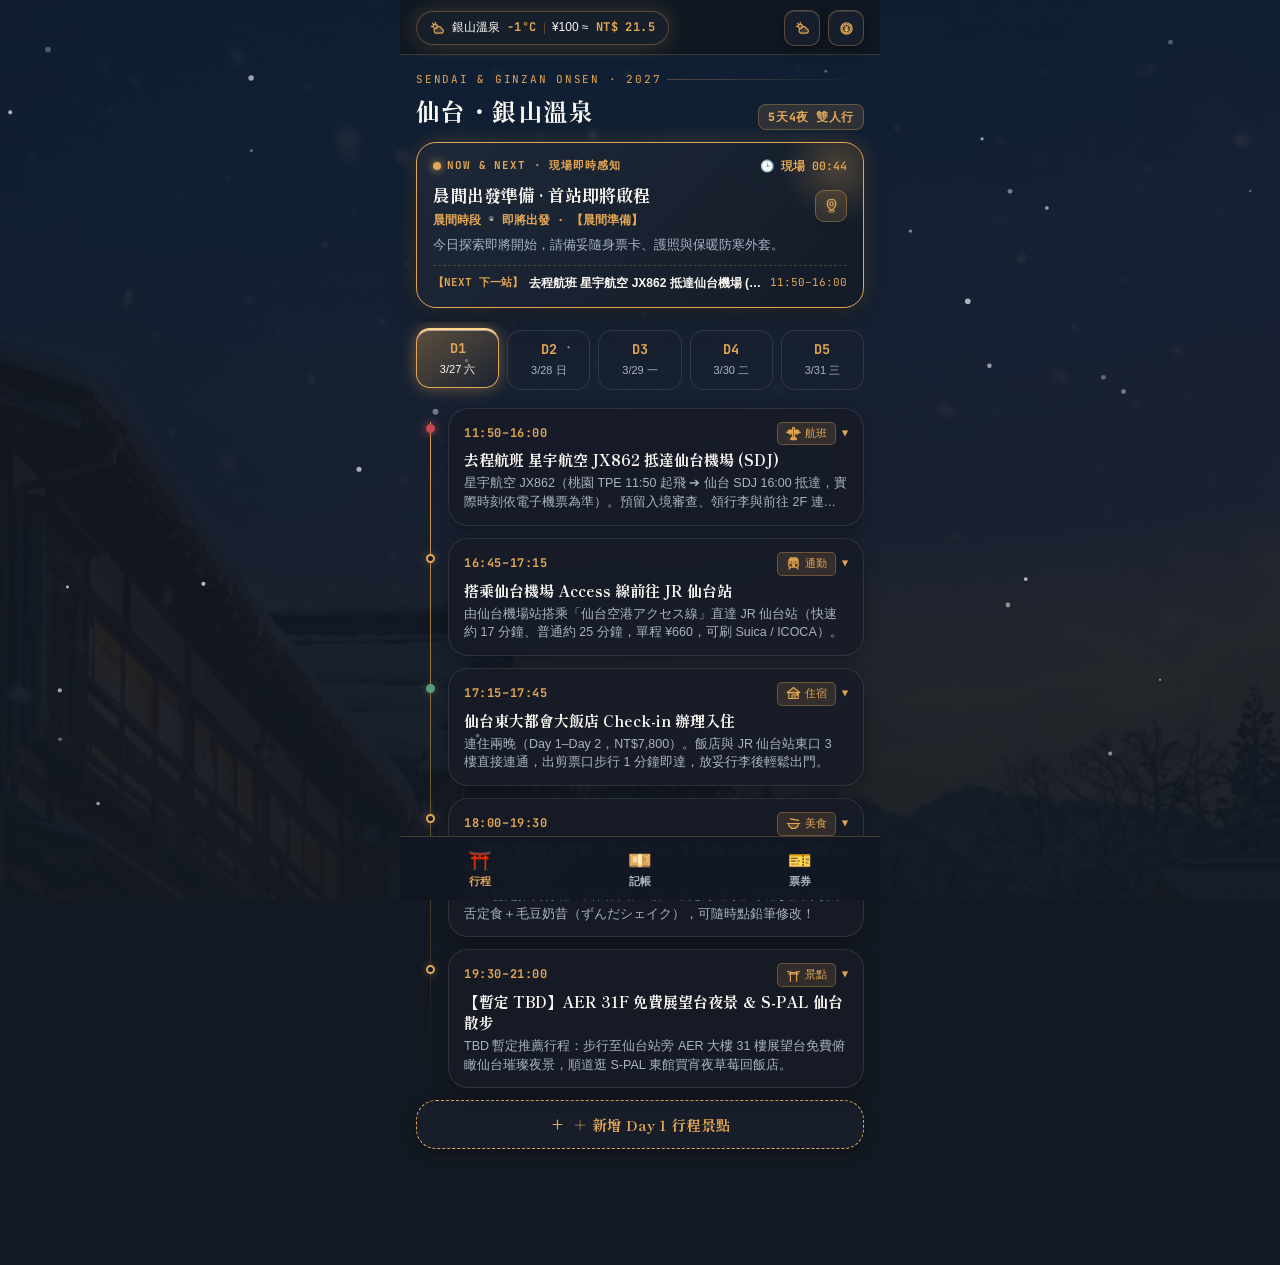
==== 仙台_大正浪漫優化版.html @ dce56235 "feat(v2.9): 大正完美實感版（深度清理全站地圖查詢防呆/移除預購款說明字樣/移除時段測試按鈕全面啟用純淨實時感知）" ====
<!DOCTYPE html>
<html lang="zh-Hant">
<head>
  <meta charset="UTF-8" />
  <meta name="viewport" content="width=device-width, initial-scale=1.0, viewport-fit=cover, maximum-scale=1.0, user-scalable=no" />
  <meta name="theme-color" content="#131922" />
  <meta name="apple-mobile-web-app-capable" content="yes" />
  <meta name="apple-mobile-web-app-status-bar-style" content="black-translucent" />
  <title>仙台・銀山溫泉 雙人旅誌｜大正完美實感版 v2.9</title>
  <link rel="icon" type="image/png" href="[data-uri]" />
  <link rel="apple-touch-icon" href="[data-uri]" />
  
  <link rel="preconnect" href="https://fonts.googleapis.com">
  <link rel="preconnect" href="https://fonts.gstatic.com" crossorigin>
  <link href="https://fonts.googleapis.com/css2?family=Cinzel:wght@600;800&family=JetBrains+Mono:wght@400;500;600;700&family=Noto+Serif+JP:wght@500;700;900&family=Noto+Serif+TC:wght@500;700;900&family=Shippori+Mincho:wght@600;800&display=swap" rel="stylesheet">

  <style>
    :root {
      --bg-base: #131922;
      --bg-card: rgba(22, 28, 38, 0.82);
      --bg-card-hover: rgba(30, 38, 52, 0.92);
      
      --amber: #E2A654;                      /* 瓦斯燈琥珀金 */
      --amber-glow: rgba(226, 166, 84, 0.35);
      --amber-soft: rgba(226, 166, 84, 0.14);
      
      --vermilion: #C24A4A;                  /* 銀山朱紅 */
      --pine: #3B7056;                       /* 青葉松綠 */
      
      --text-main: #FAF7F2;                  /* 和紙象牙白 */
      --text-sub: #A9B3C2;                   /* 柔和霧銀灰 */
      --text-muted: #727C8C;
      
      --border-brass: rgba(226, 166, 84, 0.32); /* 黃銅細線 */
      --border-sub: rgba(255, 255, 255, 0.10);
      
      --font-serif: 'Shippori Mincho', 'Noto Serif JP', 'Noto Serif TC', serif;
      --font-mono: 'JetBrains Mono', 'Cinzel', monospace;
      --font-sans: -apple-system, BlinkMacSystemFont, "Segoe UI", Roboto, "PingFang TC", sans-serif;
      
      --radius-sm: 8px;
      --radius-md: 14px;
      --radius-lg: 20px;
      --radius-pill: 9999px;
      
      --shadow-card: 0 10px 30px -5px rgba(0, 0, 0, 0.45);
      --shadow-glow: 0 0 20px rgba(226, 166, 84, 0.22);
    }

    * {
      box-sizing: border-box;
      margin: 0;
      padding: 0;
      -webkit-tap-highlight-color: transparent;
    }

    body {
      background-color: var(--bg-base);
      color: var(--text-main);
      font-family: var(--font-sans);
      font-size: 14px;
      line-height: 1.6;
      -webkit-font-smoothing: antialiased;
      background-image: 
        linear-gradient(180deg, rgba(19, 25, 34, 0.82) 0%, rgba(19, 25, 34, 0.88) 40%, rgba(19, 25, 34, 0.96) 100%),
        url("[data-uri]");
      background-size: cover;
      background-position: center top;
      background-attachment: fixed;
      overflow-x: hidden;
      position: relative;
    }

    /* 浪漫落雪動畫 Canvas */
    #snow-canvas {
      position: fixed;
      inset: 0;
      pointer-events: none;
      z-index: 10;
    }

    .app-viewport {
      max-width: 480px;
      margin: 0 auto;
      min-height: 100vh;
      position: relative;
      padding-bottom: calc(96px + env(safe-area-inset-bottom, 24px));
    }

    /* =========================================================
       頂部微型狀態膠囊列（天氣與匯率與古典羅盤同風格）
       ========================================================= */
    .app-top-capsule-bar {
      position: sticky;
      top: 0;
      z-index: 85;
      padding: 10px 16px 8px 16px;
      background: rgba(18, 24, 34, 0.88);
      backdrop-filter: blur(20px);
      -webkit-backdrop-filter: blur(20px);
      border-bottom: 1px solid rgba(226, 166, 84, 0.22);
      display: flex;
      align-items: center;
      justify-content: space-between;
      gap: 8px;
    }

    .top-capsule-pill {
      display: inline-flex;
      align-items: center;
      gap: 7px;
      padding: 6px 13px;
      border-radius: var(--radius-pill);
      background: rgba(25, 33, 46, 0.9);
      border: 1px solid var(--border-brass);
      font-size: 12px;
      box-shadow: var(--shadow-glow);
    }

    .capsule-badge {
      color: var(--amber);
      font-weight: 700;
      font-family: var(--font-mono);
      letter-spacing: 0.04em;
    }

    .capsule-divider {
      width: 1px;
      height: 11px;
      background: var(--border-brass);
    }

    .capsule-tools {
      display: flex;
      align-items: center;
      gap: 8px;
    }

    .tool-icon-btn {
      width: 36px;
      height: 36px;
      border-radius: 10px;
      background: rgba(25, 33, 46, 0.92);
      border: 1px solid var(--border-brass);
      color: var(--amber);
      display: flex;
      align-items: center;
      justify-content: center;
      cursor: pointer;
      box-shadow: 0 4px 12px rgba(0,0,0,0.35), inset 0 1px 0 rgba(255,255,255,0.12);
      transition: all 0.2s cubic-bezier(0.16, 1, 0.3, 1);
    }
    .tool-icon-btn:hover, .tool-icon-btn.active {
      background: rgba(226, 166, 84, 0.22);
      border-color: var(--amber);
      box-shadow: 0 0 14px rgba(226, 166, 84, 0.4);
    }
    .tool-icon-btn:active {
      transform: scale(0.92);
    }

    /* =========================================================
       原版完整架構：5 天逐日天氣預報展開抽屜 & 即時雙向換匯面板
       ========================================================= */
    /* 懸浮視窗與背景虛化 Floating Overlay Modals (獨立懸浮不推移下方版面) */
    .app-floating-modal {
      position: fixed;
      inset: 0;
      z-index: 990;
      background: rgba(8, 12, 18, 0.72);
      backdrop-filter: blur(14px);
      -webkit-backdrop-filter: blur(14px);
      display: none;
      align-items: center;
      justify-content: center;
      padding: 16px;
      animation: modalFadeIn 0.2s ease-out;
    }
    .app-floating-modal.open {
      display: flex !important;
    }
    .app-floating-modal-card {
      width: 100%;
      max-width: 440px;
      max-height: 85vh;
      overflow-y: auto;
      background: rgba(22, 28, 38, 0.96);
      border: 1.5px solid var(--amber);
      border-radius: var(--radius-lg);
      box-shadow: 0 20px 50px rgba(0, 0, 0, 0.8), 0 0 30px rgba(226, 166, 84, 0.35);
      padding: 18px 18px 20px 18px;
      position: relative;
      animation: modalPopUp 0.22s cubic-bezier(0.16, 1, 0.3, 1);
    }
    @keyframes modalFadeIn {
      from { opacity: 0; }
      to { opacity: 1; }
    }
    @keyframes modalPopUp {
      from { opacity: 0; transform: scale(0.94) translateY(12px); }
      to { opacity: 1; transform: scale(1) translateY(0); }
    }

    /* 時鐘感應模擬切換微型膠囊 */
    .now-sim-pill {
      background: rgba(226, 166, 84, 0.15);
      border: 1px solid var(--amber);
      color: var(--amber);
      border-radius: var(--radius-pill);
      font-size: 10.5px;
      font-family: var(--font-sans);
      font-weight: 600;
      padding: 2px 8px;
      cursor: pointer;
      transition: all 0.18s ease;
      display: inline-flex;
      align-items: center;
      gap: 3px;
    }
    .now-sim-pill:hover, .now-sim-pill:active {
      background: var(--amber);
      color: #131922;
      transform: scale(0.96);
    }
    .next-preview-box {
      margin-top: 10px;
      padding-top: 8px;
      border-top: 1px dashed rgba(226, 166, 84, 0.25);
      display: flex;
      align-items: center;
      justify-content: space-between;
      font-size: 11.5px;
      color: var(--text-sub);
    }

    @keyframes fadeInSlide {
      from { opacity: 0; transform: translateY(-8px); }
      to { opacity: 1; transform: translateY(0); }
    }

    /* 天氣逐日列表 (Day 1 ~ Day 5) */
    .wx-head-bar {
      display: flex;
      align-items: center;
      justify-content: space-between;
      padding-bottom: 8px;
      margin-bottom: 6px;
      border-bottom: 1px solid var(--border-sub);
    }
    .wx-row-item {
      display: flex;
      align-items: center;
      justify-content: space-between;
      padding: 8px 0;
      border-bottom: 1px dashed rgba(255, 255, 255, 0.08);
      gap: 8px;
    }
    .wx-row-item:last-child { border-bottom: none; }
    .wx-day-tag {
      font-family: var(--font-mono);
      font-size: 11px;
      font-weight: 700;
      padding: 1px 6px;
      border-radius: 4px;
      background: var(--amber-soft);
      border: 1px solid var(--border-brass);
      color: var(--amber);
    }
    .wx-date-txt {
      font-size: 12px;
      font-weight: 700;
      color: var(--text-main);
    }
    .wx-cond-txt {
      font-size: 12px;
      color: var(--amber);
      font-weight: 600;
    }
    .wx-loc-txt {
      font-size: 11.5px;
      color: var(--text-sub);
      margin-top: 2px;
    }
    .wx-right-box {
      text-align: right;
      flex-shrink: 0;
    }
    .wx-temp-val {
      font-family: var(--font-mono);
      font-size: 13px;
      font-weight: 700;
      color: var(--text-main);
    }
    .wx-pop-val {
      font-size: 11px;
      color: #74B9FF;
      font-family: var(--font-mono);
    }

    /* 完整雙向換匯與匯率微調面板 */
    .fx-calc-row {
      display: flex;
      align-items: center;
      gap: 6px;
      margin-bottom: 10px;
    }
    .fx-input-box {
      flex: 1;
      min-width: 0;
      background: rgba(10, 14, 20, 0.75);
      border: 1px solid var(--border-brass);
      border-radius: var(--radius-sm);
      padding: 7px 10px;
      display: flex;
      flex-direction: column;
    }
    .fx-curr-lbl {
      font-size: 10.5px;
      color: var(--amber);
      font-weight: 700;
      letter-spacing: 0.04em;
    }
    .fx-num-inp {
      width: 100%;
      background: transparent;
      border: none;
      outline: none;
      color: var(--text-main);
      font-family: var(--font-mono);
      font-size: 17px;
      font-weight: 700;
      margin-top: 2px;
    }
    .fx-circle-tool {
      width: 34px;
      height: 34px;
      border-radius: 8px;
      background: var(--amber-soft);
      border: 1px solid var(--border-brass);
      color: var(--amber);
      font-weight: 700;
      font-size: 14px;
      cursor: pointer;
      display: inline-flex;
      align-items: center;
      justify-content: center;
      flex-shrink: 0;
    }
    .fx-circle-tool:active {
      background: var(--amber);
      color: #12151A;
    }
    .fx-pills-bar {
      display: flex;
      flex-wrap: wrap;
      gap: 6px;
      margin-bottom: 10px;
    }
    .fx-quick-chip {
      padding: 4px 10px;
      border-radius: 6px;
      background: rgba(255, 255, 255, 0.06);
      border: 1px solid var(--border-sub);
      color: var(--text-main);
      font-family: var(--font-mono);
      font-size: 11.5px;
      cursor: pointer;
    }
    .fx-quick-chip:active {
      border-color: var(--amber);
      color: var(--amber);
      background: var(--amber-soft);
    }
    .fx-rate-tweak-bar {
      display: flex;
      align-items: center;
      justify-content: space-between;
      padding-top: 8px;
      border-top: 1px dashed var(--border-sub);
      font-size: 11.5px;
      color: var(--text-sub);
    }
    .rate-step-btn {
      padding: 2px 7px;
      border-radius: 4px;
      background: rgba(226, 166, 84, 0.15);
      border: 1px solid var(--border-brass);
      color: var(--amber);
      font-family: var(--font-mono);
      font-size: 11px;
      cursor: pointer;
    }

    /* 頁首詩意大標 */
    .taisho-hero {
      padding: 16px 16px 12px 16px;
    }
    .hero-eyebrow {
      font-family: var(--font-mono);
      font-size: 11px;
      letter-spacing: 0.16em;
      color: var(--amber);
      text-transform: uppercase;
      margin-bottom: 3px;
      display: flex;
      align-items: center;
      gap: 6px;
    }
    .hero-eyebrow::after {
      content: '';
      flex: 1;
      height: 1px;
      background: linear-gradient(90deg, var(--border-brass), transparent);
    }
    .hero-title {
      font-family: var(--font-serif);
      font-size: 24px;
      font-weight: 800;
      letter-spacing: 0.06em;
      color: var(--text-main);
      display: flex;
      align-items: baseline;
      justify-content: space-between;
    }
    .hero-days-tag {
      font-family: var(--font-mono);
      font-size: 11.5px;
      padding: 3px 9px;
      border: 1px solid var(--border-brass);
      border-radius: var(--radius-sm);
      color: var(--amber);
      background: var(--amber-soft);
      letter-spacing: 0.05em;
    }

    /* 3 套特製 Icon 變體選擇列 */
    .icon-set-btn {
      padding: 4px 10px;
      border-radius: var(--radius-sm);
      background: rgba(25, 33, 46, 0.8);
      border: 1px solid var(--border-brass);
      color: var(--text-sub);
      font-size: 11px;
      cursor: pointer;
      transition: all 0.2s ease;
    }
    .icon-set-btn.active {
      background: var(--amber-soft);
      border-color: var(--amber);
      color: var(--amber);
      font-weight: 700;
      box-shadow: 0 0 10px rgba(226, 166, 84, 0.28);
    }

    /* =========================================================
       統一風格的向量 SVG 操作按鈕 (地圖 / 修改 / 刪除)
       ========================================================= */
    .taisho-action-btn {
      width: 32px;
      height: 32px;
      border-radius: 9px;
      background: rgba(226, 166, 84, 0.13);
      border: 1px solid rgba(226, 166, 84, 0.38);
      color: var(--amber);
      display: inline-flex;
      align-items: center;
      justify-content: center;
      cursor: pointer;
      transition: all 0.2s cubic-bezier(0.16, 1, 0.3, 1);
      box-shadow: 0 2px 6px rgba(0, 0, 0, 0.22);
      flex-shrink: 0;
      text-decoration: none;
    }
    .taisho-action-btn:hover {
      background: rgba(226, 166, 84, 0.26);
      border-color: var(--amber);
      box-shadow: 0 0 10px rgba(226, 166, 84, 0.38);
      transform: translateY(-1px);
    }
    .taisho-action-btn:active {
      transform: scale(0.92);
    }
    .taisho-action-btn.btn-danger {
      background: rgba(194, 74, 74, 0.14);
      border-color: rgba(194, 74, 74, 0.38);
      color: #E57373;
    }
    .taisho-action-btn.btn-danger:hover {
      background: rgba(194, 74, 74, 0.28);
      border-color: #E57373;
      box-shadow: 0 0 10px rgba(194, 74, 74, 0.35);
    }
    .taisho-svg-icon {
      width: 15px;
      height: 15px;
      stroke-width: 1.9;
      stroke: currentColor;
      fill: none;
      stroke-linecap: round;
      stroke-linejoin: round;
    }

    /* =========================================================
       Now & Next 現場智慧感知卡（恆定不隨天數跳動）
       ========================================================= */
    .now-next-card {
      margin: 0 16px 14px 16px;
      background: linear-gradient(135deg, rgba(32, 42, 58, 0.88), rgba(20, 27, 38, 0.92));
      border: 1px solid var(--amber);
      border-radius: var(--radius-lg);
      padding: 14px 16px;
      position: relative;
      overflow: hidden;
      box-shadow: var(--shadow-card), var(--shadow-glow);
      backdrop-filter: blur(14px);
      -webkit-backdrop-filter: blur(14px);
    }
    .now-next-card::before {
      content: '';
      position: absolute;
      top: -30px;
      right: -30px;
      width: 110px;
      height: 110px;
      background: radial-gradient(circle, rgba(226, 166, 84, 0.25), transparent 70%);
      pointer-events: none;
    }
    .card-label-row {
      display: flex;
      align-items: center;
      justify-content: space-between;
      margin-bottom: 6px;
    }
    .live-pulse-badge {
      display: inline-flex;
      align-items: center;
      gap: 6px;
      font-family: var(--font-mono);
      font-size: 11px;
      color: var(--amber);
      font-weight: 700;
      letter-spacing: 0.08em;
    }
    .pulse-dot {
      width: 8px;
      height: 8px;
      border-radius: 50%;
      background: var(--amber);
      box-shadow: 0 0 10px var(--amber);
      animation: livePulse 1.8s infinite ease-in-out;
    }
    @keyframes livePulse {
      0%, 100% { opacity: 0.5; transform: scale(0.9); }
      50% { opacity: 1; transform: scale(1.3); }
    }
    .now-title-row {
      display: flex;
      align-items: center;
      justify-content: space-between;
      gap: 8px;
    }
    .now-title {
      font-family: var(--font-serif);
      font-size: 17px;
      font-weight: 800;
      color: var(--text-main);
    }
    .now-time {
      font-family: var(--font-mono);
      color: var(--amber);
      font-size: 12px;
      font-weight: 700;
      margin-top: 2px;
    }
    .now-desc {
      font-size: 12.5px;
      color: var(--text-sub);
      line-height: 1.5;
    }

    /* 日期切換導覽 (Day 1 ~ Day 5) - 上方充足緩衝杜絕裁切 */
    .day-selector-bar {
      display: flex;
      gap: 8px;
      padding: 8px 16px 14px 16px;
      margin-bottom: 4px;
      overflow-x: auto;
      scrollbar-width: none;
    }
    .day-selector-bar::-webkit-scrollbar { display: none; }

    .day-chip-btn {
      flex: 1;
      min-width: 66px;
      padding: 8px 4px;
      border-radius: var(--radius-md);
      background: rgba(25, 33, 46, 0.75);
      border: 1px solid var(--border-sub);
      color: var(--text-sub);
      text-align: center;
      cursor: pointer;
      display: flex;
      flex-direction: column;
      align-items: center;
      backdrop-filter: blur(8px);
      -webkit-backdrop-filter: blur(8px);
      position: relative;
      transition: all 0.22s cubic-bezier(0.16, 1, 0.3, 1);
    }
    .day-chip-btn.active {
      background: linear-gradient(145deg, rgba(226, 166, 84, 0.35), rgba(28, 36, 50, 0.96));
      border: 1.5px solid var(--amber) !important;
      border-top: 2.5px solid #FFD48F !important;
      color: var(--text-main);
      box-shadow: 0 0 16px rgba(226, 166, 84, 0.45), inset 0 1px 0 rgba(255, 255, 255, 0.5);
      transform: translateY(-2px);
      z-index: 2;
    }
    .day-chip-num {
      font-family: var(--font-mono);
      font-weight: 700;
      font-size: 13.5px;
      color: var(--amber);
    }
    .day-chip-date {
      font-size: 11px;
      margin-top: 2px;
    }

    /* 和風時間軸列表 */
    .timeline-container {
      padding: 0 16px;
      position: relative;
    }
    .timeline-container::before {
      content: '';
      position: absolute;
      left: 30px;
      top: 14px;
      bottom: 24px;
      width: 1px;
      background: linear-gradient(180deg, var(--amber) 0%, rgba(226, 166, 84, 0.2) 80%, transparent 100%);
    }

    .tl-card-item {
      position: relative;
      margin-bottom: 12px;
      padding-left: 32px;
    }
    .tl-node-pin {
      position: absolute;
      left: 10px;
      top: 16px;
      width: 9px;
      height: 9px;
      border-radius: 50%;
      background: var(--bg-base);
      border: 2px solid var(--amber);
      box-shadow: 0 0 8px var(--amber-glow);
      z-index: 2;
    }
    .tl-card-item.flight-item .tl-node-pin {
      border-color: var(--vermilion);
      background: var(--vermilion);
      box-shadow: 0 0 10px var(--vermilion);
    }
    .tl-card-item.hotel-item .tl-node-pin {
      border-color: #559E7C;
      background: #559E7C;
    }

    .tl-card-inner {
      background: var(--bg-card);
      border: 1px solid var(--border-sub);
      border-radius: var(--radius-lg);
      padding: 13px 15px;
      transition: all 0.22s ease;
      cursor: pointer;
      backdrop-filter: blur(14px);
      -webkit-backdrop-filter: blur(14px);
      box-shadow: 0 6px 18px rgba(0, 0, 0, 0.25);
    }
    .tl-card-inner:hover {
      background: var(--bg-card-hover);
      border-color: var(--border-brass);
    }

    .tl-head-row {
      display: flex;
      align-items: center;
      justify-content: space-between;
      gap: 6px;
      margin-bottom: 4px;
    }
    .tl-time-badge {
      font-family: var(--font-mono);
      font-size: 12px;
      font-weight: 700;
      color: var(--amber);
      letter-spacing: 0.05em;
    }
    .tl-tag-pill {
      font-size: 11px;
      padding: 2px 8px;
      border-radius: 5px;
      border: 1px solid var(--border-brass);
      color: var(--amber);
      background: var(--amber-soft);
      display: inline-flex;
      align-items: center;
      gap: 4px;
    }
    .tl-card-title {
      font-family: var(--font-serif);
      font-size: 15px;
      font-weight: 700;
      color: var(--text-main);
      line-height: 1.4;
      margin-bottom: 4px;
      display: flex;
      align-items: center;
      justify-content: space-between;
    }
    .expand-indicator {
      font-size: 10px;
      color: var(--amber);
      font-family: var(--font-mono);
      transition: transform 0.25s ease;
    }
    .tl-card-item.expanded .expand-indicator,
    .exp-item-card.expanded .expand-indicator,
    .vintage-ticket-card.expanded .expand-indicator {
      transform: rotate(180deg);
    }

    .tl-card-note {
      font-size: 12.5px;
      color: var(--text-sub);
      line-height: 1.5;
      display: -webkit-box;
      -webkit-line-clamp: 2;
      -webkit-box-orient: vertical;
      overflow: hidden;
      transition: all 0.25s ease;
    }
    .tl-card-item.expanded .tl-card-note {
      -webkit-line-clamp: unset;
      color: var(--text-main);
    }

    /* 隱藏式操作列：點擊卡片展開後才顯示（行程 / 記帳 / 票券 皆一致） */
    .tl-card-actions,
    .exp-card-actions,
    .tkt-card-actions {
      display: none;
      margin-top: 10px;
      padding-top: 9px;
      border-top: 1px dashed var(--border-brass);
      justify-content: space-between;
      align-items: center;
      animation: fadeIn 0.2s ease-out;
    }
    .tl-card-item.expanded .tl-card-actions,
    .exp-item-card.expanded .exp-card-actions,
    .vintage-ticket-card.expanded .tkt-card-actions {
      display: flex;
    }

    .action-btn-group {
      display: flex;
      align-items: center;
      gap: 8px;
    }

    /* 最下方的「＋ 新增」按鈕 */
    .bottom-add-itinerary-btn,
    .bottom-add-ticket-btn {
      width: calc(100% - 32px);
      margin: 8px 16px 20px 16px;
      padding: 13px 18px;
      border-radius: var(--radius-lg);
      background: rgba(25, 33, 46, 0.72);
      border: 1.5px dashed var(--amber);
      color: var(--amber);
      font-family: var(--font-serif);
      font-size: 14.5px;
      font-weight: 700;
      display: flex;
      align-items: center;
      justify-content: center;
      gap: 8px;
      cursor: pointer;
      transition: all 0.22s ease;
      box-shadow: 0 4px 14px rgba(0,0,0,0.25);
    }
    .bottom-add-itinerary-btn:hover,
    .bottom-add-ticket-btn:hover {
      background: var(--amber-soft);
      box-shadow: var(--shadow-glow);
    }

    /* =========================================================
       TAB 2: 記帳分頁（點擊消費展開修改與刪除）
       ========================================================= */
    .wallet-hero-box {
      margin: 0 16px 14px 16px;
      background: var(--bg-card);
      border: 1px solid var(--border-brass);
      border-radius: var(--radius-lg);
      padding: 16px 18px;
      box-shadow: var(--shadow-card);
      backdrop-filter: blur(14px);
      -webkit-backdrop-filter: blur(14px);
    }
    .wallet-total-label { font-size: 12px; color: var(--text-sub); margin-bottom: 4px; }
    .wallet-grand-twd {
      font-family: var(--font-mono);
      font-size: 28px;
      font-weight: 800;
      color: var(--amber);
      letter-spacing: 0.04em;
    }
    .wallet-sub-row {
      display: flex;
      justify-content: space-between;
      font-size: 12px;
      color: var(--text-sub);
      margin-top: 6px;
    }

    /* 頂部「＋ 自訂記帳」按鈕 */
    .top-add-expense-btn {
      width: calc(100% - 32px);
      margin: 0 16px 14px 16px;
      padding: 12px 16px;
      border-radius: var(--radius-lg);
      background: linear-gradient(145deg, #E2A654, #BF8435);
      border: none;
      color: #12151A;
      font-weight: 800;
      font-size: 14.5px;
      display: flex;
      align-items: center;
      justify-content: center;
      gap: 8px;
      box-shadow: 0 6px 20px rgba(226, 166, 84, 0.35);
      cursor: pointer;
      transition: all 0.2s ease;
    }
    .top-add-expense-btn:active { transform: scale(0.98); }

    /* 6 顆常用膠囊 */
    .capsule-quick-grid {
      display: grid;
      grid-template-columns: repeat(3, 1fr);
      gap: 8px;
      margin: 0 16px 16px 16px;
    }
    .quick-exp-pill {
      background: rgba(25, 33, 46, 0.85);
      border: 1px solid var(--border-brass);
      border-radius: var(--radius-md);
      padding: 10px 6px;
      text-align: center;
      cursor: pointer;
      backdrop-filter: blur(8px);
      transition: all 0.2s ease;
      display: flex;
      flex-direction: column;
      align-items: center;
      gap: 3px;
    }
    .quick-exp-pill:hover {
      background: var(--amber-soft);
      border-color: var(--amber);
      transform: translateY(-2px);
    }
    .quick-exp-pill:active { transform: scale(0.94); }
    .quick-pill-icon { font-size: 18px; }
    .quick-pill-name { font-size: 12px; font-weight: 600; color: var(--text-main); }
    .quick-pill-amt {
      font-size: 11px;
      color: var(--amber);
      font-family: var(--font-mono);
      font-weight: 700;
    }

    /* 記帳明細卡片（常態乾淨，點擊展開修改/刪除） */
    .exp-list-container {
      padding: 0 16px;
      display: flex;
      flex-direction: column;
      gap: 10px;
    }
    .exp-item-card {
      background: var(--bg-card);
      border: 1px solid var(--border-sub);
      border-radius: var(--radius-md);
      padding: 12px 14px;
      cursor: pointer;
      transition: all 0.2s ease;
      box-shadow: 0 4px 14px rgba(0,0,0,0.2);
    }
    .exp-item-card:hover, .exp-item-card.expanded {
      border-color: var(--border-brass);
      background: var(--bg-card-hover);
    }
    .exp-main-row {
      display: flex;
      align-items: center;
      justify-content: space-between;
      gap: 10px;
    }

    /* =========================================================
       TAB 3: 票券分頁（常態乾淨，點擊展開修改/刪除）
       ========================================================= */
    .tickets-container {
      padding: 0 16px;
      display: flex;
      flex-direction: column;
      gap: 14px;
      margin-bottom: 14px;
    }
    .vintage-ticket-card {
      background: linear-gradient(135deg, rgba(32, 40, 54, 0.95), rgba(22, 28, 38, 0.95));
      border: 1px solid var(--border-brass);
      border-radius: var(--radius-lg);
      padding: 16px 18px;
      position: relative;
      cursor: pointer;
      transition: all 0.2s ease;
      box-shadow: var(--shadow-card);
      backdrop-filter: blur(14px);
    }
    .vintage-ticket-card:hover, .vintage-ticket-card.expanded {
      border-color: var(--amber);
      box-shadow: var(--shadow-card), var(--shadow-glow);
    }
    .ticket-head-row {
      display: flex;
      justify-content: space-between;
      align-items: center;
      margin-bottom: 10px;
    }
    .ticket-series {
      font-family: var(--font-serif);
      color: var(--amber);
      font-size: 13.5px;
      font-weight: 700;
      letter-spacing: 0.05em;
    }
    .ticket-code-pill {
      font-family: var(--font-mono);
      font-size: 10.5px;
      padding: 2px 7px;
      background: var(--amber-soft);
      border: 1px solid var(--border-brass);
      border-radius: 4px;
      color: var(--amber);
    }
    .ticket-route-row {
      display: flex;
      align-items: center;
      justify-content: space-between;
      margin: 12px 0 10px 0;
    }
    .station-block { text-align: center; min-width: 65px; }
    .station-city {
      font-family: var(--font-serif);
      font-size: 19px;
      font-weight: 800;
      color: var(--text-main);
    }
    .station-time {
      font-family: var(--font-mono);
      font-size: 11.5px;
      color: var(--amber);
      margin-top: 2px;
    }
    .transit-decor-line {
      flex: 1;
      display: flex;
      flex-direction: column;
      align-items: center;
      padding: 0 10px;
    }
    .transit-duration {
      font-family: var(--font-mono);
      font-size: 10.5px;
      color: var(--text-sub);
      margin-bottom: 3px;
    }
    .line-track {
      width: 100%;
      height: 1px;
      background: repeating-linear-gradient(90deg, var(--border-brass) 0, var(--border-brass) 4px, transparent 4px, transparent 8px);
      position: relative;
    }
    .line-track::after {
      content: '➔';
      position: absolute;
      right: -4px;
      top: -7px;
      font-size: 10px;
      color: var(--amber);
    }
    .ticket-dashed-foot {
      padding-top: 10px;
      border-top: 1px dashed rgba(226, 166, 84, 0.35);
      display: flex;
      justify-content: space-between;
      align-items: center;
      font-size: 11.5px;
      color: var(--text-sub);
    }

    /* =========================================================
       底部固定三主導覽列
       ========================================================= */
    .bottom-taisho-nav {
      position: fixed;
      bottom: 0;
      left: 0;
      right: 0;
      max-width: 480px;
      margin: 0 auto;
      height: calc(64px + env(safe-area-inset-bottom, 16px));
      padding-bottom: env(safe-area-inset-bottom, 16px);
      background: rgba(18, 24, 34, 0.94);
      backdrop-filter: blur(20px);
      -webkit-backdrop-filter: blur(20px);
      border-top: 1px solid rgba(226, 166, 84, 0.25);
      display: flex;
      align-items: center;
      justify-content: space-around;
      z-index: 90;
    }
    .taisho-nav-tab {
      flex: 1;
      height: 100%;
      background: none;
      border: none;
      color: var(--text-sub);
      display: flex;
      flex-direction: column;
      align-items: center;
      justify-content: center;
      gap: 2px;
      cursor: pointer;
      transition: all 0.2s ease;
    }
    .taisho-nav-tab.active {
      color: var(--amber);
    }
    .nav-tab-icon { font-size: 19px; }
    .nav-tab-text {
      font-size: 11px;
      font-weight: 700;
      letter-spacing: 0.04em;
    }

    .tab-section-pane { display: none; animation: fadeIn 0.22s ease-out; }
    .tab-section-pane.active { display: block; }
    @keyframes fadeIn {
      from { opacity: 0; transform: translateY(4px); }
      to { opacity: 1; transform: translateY(0); }
    }

    /* =========================================================
       彈窗通用設計（Modal Sheet）
       ========================================================= */
    .app-modal-backdrop {
      display: none;
      position: fixed;
      inset: 0;
      background: rgba(0, 0, 0, 0.72);
      backdrop-filter: blur(8px);
      -webkit-backdrop-filter: blur(8px);
      z-index: 120;
      align-items: flex-end;
      justify-content: center;
    }
    .app-modal-backdrop.open { display: flex; }
    .app-modal-sheet {
      width: 100%;
      max-width: 480px;
      background: #171E2B;
      border: 1px solid var(--border-brass);
      border-radius: 22px 22px 0 0;
      padding: 20px 18px calc(24px + env(safe-area-inset-bottom, 16px)) 18px;
      box-shadow: 0 -10px 40px rgba(0, 0, 0, 0.6);
      animation: slideUp 0.25s cubic-bezier(0.16, 1, 0.3, 1);
      max-height: 85vh;
      overflow-y: auto;
    }
    @keyframes slideUp {
      from { transform: translateY(100%); }
      to { transform: translateY(0); }
    }
    .modal-head {
      display: flex;
      justify-content: space-between;
      align-items: center;
      margin-bottom: 16px;
      padding-bottom: 10px;
      border-bottom: 1px solid var(--border-sub);
    }
    .modal-title {
      font-family: var(--font-serif);
      font-size: 16px;
      font-weight: 700;
      color: var(--amber);
      display: flex;
      align-items: center;
      gap: 6px;
    }
    .modal-close-x {
      width: 28px;
      height: 28px;
      border-radius: 50%;
      background: rgba(255, 255, 255, 0.08);
      color: var(--text-sub);
      display: flex;
      align-items: center;
      justify-content: center;
      cursor: pointer;
      font-size: 15px;
    }

    .tweak-amount-display {
      background: rgba(10, 14, 20, 0.6);
      border: 1px solid var(--border-brass);
      border-radius: var(--radius-md);
      padding: 12px 14px;
      display: flex;
      align-items: center;
      justify-content: space-between;
      margin-bottom: 12px;
    }
    .tweak-amt-input {
      font-family: var(--font-mono);
      font-size: 26px;
      font-weight: 800;
      color: var(--amber);
      background: none;
      border: none;
      outline: none;
      width: 65%;
    }
    .stepper-btn-row {
      display: flex;
      gap: 6px;
      margin-bottom: 14px;
      overflow-x: auto;
    }
    .stepper-btn {
      flex: 1;
      padding: 8px 4px;
      border-radius: var(--radius-sm);
      background: rgba(226, 166, 84, 0.12);
      border: 1px solid rgba(226, 166, 84, 0.3);
      color: var(--amber);
      font-family: var(--font-mono);
      font-size: 12px;
      font-weight: 700;
      cursor: pointer;
      text-align: center;
    }
    .stepper-btn:active {
      background: var(--amber);
      color: #12151A;
    }

    .form-group { margin-bottom: 12px; }
    .form-label { font-size: 12px; color: var(--text-sub); margin-bottom: 4px; display: block; }
    .form-input, .form-select, .form-textarea {
      width: 100%;
      background: rgba(10, 14, 20, 0.6);
      border: 1px solid var(--border-sub);
      border-radius: var(--radius-sm);
      color: var(--text-main);
      padding: 10px 12px;
      font-size: 13.5px;
      outline: none;
    }
    .form-input:focus, .form-select:focus, .form-textarea:focus {
      border-color: var(--amber);
      box-shadow: 0 0 10px rgba(226, 166, 84, 0.2);
    }
    .btn-submit-primary {
      width: 100%;
      padding: 13px;
      border-radius: var(--radius-md);
      background: linear-gradient(145deg, #E2A654, #BF8435);
      border: none;
      color: #12151A;
      font-weight: 800;
      font-size: 15px;
      cursor: pointer;
      box-shadow: 0 4px 16px rgba(226, 166, 84, 0.4);
      margin-top: 8px;
    }
    .btn-submit-primary:active { transform: scale(0.98); }
  </style>
</head>
<body>

  <!-- 落雪動畫 Canvas -->
  <canvas id="snow-canvas"></canvas>

  <div class="app-viewport">
    
    <!-- 頂部微型狀態膠囊列（天氣與匯率與古典羅盤相同風格） -->
    <header class="app-top-capsule-bar">
      <div class="top-capsule-pill">
        <span class="dyn-wx-icon" style="display:inline-flex;align-items:center;color:var(--amber);"></span>
        <span>銀山溫泉</span>
        <span class="capsule-badge" id="pill-weather-temp">-1°C</span>
        <span class="capsule-divider"></span>
        <span>¥100 ≈</span>
        <span class="capsule-badge" id="pill-fx-rate">NT$ 21.5</span>
      </div>

      <div class="capsule-tools">
        <!-- 古典羅盤同風格：天氣預報按鈕 -->
        <button type="button" class="tool-icon-btn" id="wx-toggle-btn" title="展開 5 日東北天氣與降雨預報">
          <span class="dyn-wx-icon" style="display:inline-flex;align-items:center;"></span>
        </button>
        <!-- 古典羅盤同風格：雙向換匯與匯率微調按鈕 -->
        <button type="button" class="tool-icon-btn" id="fx-toggle-btn" title="展開日圓 ⇄ 台幣雙向換匯與匯率微調">
          <span class="dyn-fx-icon" style="display:inline-flex;align-items:center;"></span>
        </button>
      </div>
    </header>

    <!-- ========================================================
         原版完整架構 1：5 日逐日天氣預報 懸浮視窗 (背景虛化)
         ======================================================== -->
    <div id="wx-modal-backdrop" class="app-floating-modal" aria-hidden="true">
      <section id="wx-drawer" class="app-floating-modal-card" aria-label="行程天氣預報">
        <div class="wx-head-bar">
          <div>
            <div style="font-family:var(--font-serif);color:var(--amber);font-weight:700;font-size:14px;">3/27–3/31 逐日天氣預報</div>
            <div style="font-size:11px;color:var(--text-sub);">仙台・松島・銀山溫泉 氣象監測</div>
          </div>
          <button type="button" id="wx-close-btn" class="fx-quick-chip" style="color:var(--amber);border-color:var(--border-brass);">關閉 ✕</button>
        </div>

        <div id="wx-forecast-list">
          <div class="wx-row-item">
            <div>
              <div style="display:flex;align-items:center;gap:6px;">
                <span class="wx-day-tag">Day 1</span>
                <span class="wx-date-txt">3/27 (六)</span>
                <span class="wx-cond-txt">☀️ 晴時多雲</span>
              </div>
              <div class="wx-loc-txt">仙台機場 SDJ · 仙台車站東口</div>
            </div>
            <div class="wx-right-box">
              <div class="wx-temp-val">3° ~ 12°C</div>
              <div class="wx-pop-val">💧 降雨 20%</div>
            </div>
          </div>

          <div class="wx-row-item">
            <div>
              <div style="display:flex;align-items:center;gap:6px;">
                <span class="wx-day-tag">Day 2</span>
                <span class="wx-date-txt">3/28 (日)</span>
                <span class="wx-cond-txt">☀️ 晴朗微涼</span>
              </div>
              <div class="wx-loc-txt">日本三景・松島海岸 · 一番町</div>
            </div>
            <div class="wx-right-box">
              <div class="wx-temp-val">4° ~ 13°C</div>
              <div class="wx-pop-val">💧 降雨 20%</div>
            </div>
          </div>

          <div class="wx-row-item">
            <div>
              <div style="display:flex;align-items:center;gap:6px;">
                <span class="wx-day-tag">Day 3</span>
                <span class="wx-date-txt">3/29 (一)</span>
                <span class="wx-cond-txt">❄️ 多雲或微雪</span>
              </div>
              <div class="wx-loc-txt">山形尾花澤・銀山溫泉（山區寒冷）</div>
            </div>
            <div class="wx-right-box">
              <div class="wx-temp-val">-1° ~ 6°C</div>
              <div class="wx-pop-val">💧 降雪 40%</div>
            </div>
          </div>

          <div class="wx-row-item">
            <div>
              <div style="display:flex;align-items:center;gap:6px;">
                <span class="wx-day-tag">Day 4</span>
                <span class="wx-date-txt">3/30 (二)</span>
                <span class="wx-cond-txt">⛅ 晴時多雲</span>
              </div>
              <div class="wx-loc-txt">銀山溫泉 ➔ 仙台西口・青葉城</div>
            </div>
            <div class="wx-right-box">
              <div class="wx-temp-val">3° ~ 13°C</div>
              <div class="wx-pop-val">💧 降雨 20%</div>
            </div>
          </div>

          <div class="wx-row-item">
            <div>
              <div style="display:flex;align-items:center;gap:6px;">
                <span class="wx-day-tag">Day 5</span>
                <span class="wx-date-txt">3/31 (三)</span>
                <span class="wx-cond-txt">☀️ 晴朗舒適</span>
              </div>
              <div class="wx-loc-txt">仙台朝市 · S-PAL · 仙台機場 SDJ</div>
            </div>
            <div class="wx-right-box">
              <div class="wx-temp-val">4° ~ 14°C</div>
              <div class="wx-pop-val">💧 降雨 15%</div>
            </div>
          </div>
        </div>

        <div style="margin-top:8px;padding-top:8px;border-top:1px solid var(--border-sub);display:flex;justify-content:space-between;align-items:center;font-size:11px;color:var(--text-sub);">
          <span>🧣 銀山溫泉夜間約 -1°C，請備妥防風外套與防滑鞋</span>
          <a href="https://www.jma.go.jp/bosai/forecast/" target="_blank" rel="noopener" style="color:var(--amber);text-decoration:none;font-weight:700;">氣象廳 ↗</a>
        </div>
      </section>
    </div>

    <!-- ========================================================
         原版完整架構 2：日圓 ⇄ 台幣 雙向換匯計算機 懸浮視窗 (背景虛化)
         ======================================================== -->
    <div id="fx-modal-backdrop" class="app-floating-modal" aria-hidden="true">
      <section id="fx-mini-drawer" class="app-floating-modal-card" aria-label="日圓台幣匯率換算">
        <div class="wx-head-bar">
          <span style="font-family:var(--font-serif);color:var(--amber);font-weight:700;font-size:14px;">日圓 ⇄ 台幣 雙向即時換匯計算機</span>
          <button type="button" id="fx-close-btn" class="fx-quick-chip" style="color:var(--amber);border-color:var(--border-brass);">關閉 ✕</button>
        </div>

        <!-- 雙向輸入與 ⇄ 對調列 -->
        <div class="fx-calc-row">
          <div class="fx-input-box">
            <span class="fx-curr-lbl" id="fx-left-label">日圓 JPY (¥)</span>
            <input type="number" id="fx-left-input" class="fx-num-inp" value="1000" inputmode="decimal" />
          </div>

          <button type="button" id="fx-clear-btn" class="fx-circle-tool" title="歸零清空">⌫</button>
          <button type="button" id="fx-swap-btn" class="fx-circle-tool" title="對調日圓與台幣方向">⇄</button>

          <div class="fx-input-box">
            <span class="fx-curr-lbl" id="fx-right-label">台幣 TWD ($)</span>
            <input type="number" id="fx-right-input" class="fx-num-inp" value="215" inputmode="decimal" />
          </div>
        </div>

        <!-- 常用面額快選膠囊 -->
        <div class="fx-pills-bar" id="fx-preset-chips">
          <button type="button" class="fx-quick-chip" data-val="500">¥500</button>
          <button type="button" class="fx-quick-chip" data-val="1000">¥1,000</button>
          <button type="button" class="fx-quick-chip" data-val="3000">¥3,000</button>
          <button type="button" class="fx-quick-chip" data-val="5000">¥5,000</button>
          <button type="button" class="fx-quick-chip" data-val="10000">¥10,000</button>
        </div>

        <!-- 匯率微調控制列 -->
        <div class="fx-rate-tweak-bar">
          <span>當前換算匯率：<strong style="color:var(--amber);font-family:var(--font-mono);" id="fx-rate-display">0.215</strong></span>
          <div style="display:flex;align-items:center;gap:4px;">
            <button type="button" class="rate-step-btn" id="rate-minus-btn">-0.001</button>
            <button type="button" class="rate-step-btn" id="rate-plus-btn">+0.001</button>
            <button type="button" class="rate-step-btn" id="rate-reset-btn" style="color:var(--text-sub);">重設</button>
          </div>
        </div>
      </section>
    </div>

    <!-- 頁首詩意大標 -->
    <div class="taisho-hero">
      <div class="hero-eyebrow">SENDAI & GINZAN ONSEN · 2027</div>
      <div class="hero-title">
        <span>仙台・銀山溫泉</span>
        <span class="hero-days-tag">5天4夜 雙人行</span>
      </div>
    </div>

    <!-- ========================================================
         TAB 1: ⛩️ 行程 (Itinerary)
         ======================================================== -->
    <section id="pane-itinerary" class="tab-section-pane active">
      
      <!-- 現場智慧感知卡 (Now & Next) - 智慧時鐘動態感知 (恆定現場，不隨天數切換跳動) -->
      <div class="now-next-card" id="now-next-banner">
        <div class="card-label-row">
          <div class="live-pulse-badge">
            <span class="pulse-dot"></span>
            <span id="now-pulse-text">NOW & NEXT · 現場即時感知</span>
          </div>
          <span style="font-size:11.5px;color:var(--amber);font-family:var(--font-mono);font-weight:600;" id="now-day-label">🕒 現場即時感應</span>
        </div>
        
        <div class="now-title-row">
          <div>
            <div class="now-title" id="now-spot-title">去程航班 星宇航空 JX862 抵達仙台機場 (SDJ)</div>
            <div class="now-time" id="now-spot-time">11:50–16:00 · 【航班】</div>
          </div>
          <a id="now-map-link" href="https://www.google.com/maps/search/?api=1&query=Sendai+Airport" target="_blank" rel="noopener" class="taisho-action-btn" title="開啟現場 Google 地圖導航">
            <span class="dyn-map-icon" style="display:inline-flex;align-items:center;"></span>
          </a>
        </div>
        
        <div class="now-desc" id="now-spot-desc" style="margin-top:6px;">
          星宇航空 JX862（桃園 TPE 11:50 起飛 ➔ 仙台 SDJ 16:00 抵達）。抵達後前往 2F 連通鐵路車站搭乘 Access 線。
        </div>

        <div id="next-preview-box" class="next-preview-box">
          <div style="display:flex;align-items:center;gap:6px;overflow:hidden;text-overflow:ellipsis;white-space:nowrap;">
            <span style="color:var(--amber);font-weight:700;font-size:11px;font-family:var(--font-mono);flex-shrink:0;">【NEXT 下一站】</span>
            <span id="next-spot-title" style="color:var(--text-main);font-size:12px;font-weight:600;overflow:hidden;text-overflow:ellipsis;white-space:nowrap;">搭乘仙台機場 Access 線前往 JR 仙台站</span>
          </div>
          <span id="next-spot-time" style="color:var(--amber);font-family:var(--font-mono);font-size:11px;flex-shrink:0;margin-left:6px;">16:45–17:15</span>
        </div>
      </div>

      <!-- 日期切換導覽 (Day 1 ~ Day 5) -->
      <div class="day-selector-bar" id="day-bar">
        <div class="day-chip-btn active" data-day="0">
          <span class="day-chip-num">D1</span>
          <span class="day-chip-date">3/27 六</span>
        </div>
        <div class="day-chip-btn" data-day="1">
          <span class="day-chip-num">D2</span>
          <span class="day-chip-date">3/28 日</span>
        </div>
        <div class="day-chip-btn" data-day="2">
          <span class="day-chip-num">D3</span>
          <span class="day-chip-date">3/29 一</span>
        </div>
        <div class="day-chip-btn" data-day="3">
          <span class="day-chip-num">D4</span>
          <span class="day-chip-date">3/30 二</span>
        </div>
        <div class="day-chip-btn" data-day="4">
          <span class="day-chip-num">D5</span>
          <span class="day-chip-date">3/31 三</span>
        </div>
      </div>

      <!-- 和風時間軸列表 -->
      <div class="timeline-container" id="timeline-list">
        <!-- 動態渲染行程 -->
      </div>

      <!-- 行程最下方的「＋ 新增行程景點」按鈕 -->
      <button type="button" class="bottom-add-itinerary-btn" id="btn-bottom-add-itinerary">
        <svg class="taisho-svg-icon" viewBox="0 0 24 24"><line x1="12" y1="5" x2="12" y2="19"></line><line x1="5" y1="12" x2="19" y2="12"></line></svg>
        <span>＋ 新增 Day 1 行程景點</span>
      </button>

    </section>

    <!-- ========================================================
         TAB 2: 💴 記帳 (Wallet) - 點擊項目才展開修改與刪除
         ======================================================== -->
    <section id="pane-wallet" class="tab-section-pane">
      
      <!-- 總花費數據卡（兩人共同旅費） -->
      <div class="wallet-hero-box">
        <div class="wallet-total-label">兩人共同旅費累計支出 (折合新台幣)</div>
        <div class="wallet-grand-twd" id="wallet-grand-total">NT$ 42,100</div>
        
        <div class="wallet-sub-row" style="justify-content:flex-end;">
          <span style="color:var(--amber);font-weight:700;" id="wallet-rate-tag">雙人共濟 · 換算匯率 0.215</span>
        </div>
      </div>

      <!-- 舒服頂部的「＋ 自訂一筆記帳」按鈕 -->
      <button type="button" class="top-add-expense-btn" id="btn-top-add-custom-exp">
        <svg class="taisho-svg-icon" viewBox="0 0 24 24" style="stroke:#12151A;width:17px;height:17px;"><line x1="12" y1="5" x2="12" y2="19"></line><line x1="5" y1="12" x2="19" y2="12"></line></svg>
        <span>＋ 新增一筆消費／自訂記帳</span>
      </button>

      <!-- 常用 6 顆生活膠囊（點擊滑出「微調金額鍵盤」） -->
      <div style="padding:0 16px 8px 16px;font-size:12px;font-family:var(--font-mono);color:var(--amber);">⚡ 常用項目微調記帳（點擊自訂金額）</div>
      <div class="capsule-quick-grid">
        <div class="quick-exp-pill" data-name="早餐" data-amount="800" data-cat="美食">
          <span class="quick-pill-icon">🍙</span>
          <span class="quick-pill-name">早餐</span>
          <span class="quick-pill-amt">預設 ¥800 ✎</span>
        </div>
        <div class="quick-exp-pill" data-name="午餐" data-amount="2000" data-cat="美食">
          <span class="quick-pill-icon">🍜</span>
          <span class="quick-pill-name">午餐</span>
          <span class="quick-pill-amt">預設 ¥2,000 ✎</span>
        </div>
        <div class="quick-exp-pill" data-name="晚餐" data-amount="4500" data-cat="美食">
          <span class="quick-pill-icon">🥩</span>
          <span class="quick-pill-name">晚餐</span>
          <span class="quick-pill-amt">預設 ¥4,500 ✎</span>
        </div>
        <div class="quick-exp-pill" data-name="飲料・咖啡" data-amount="500" data-cat="美食">
          <span class="quick-pill-icon">☕</span>
          <span class="quick-pill-name">飲料・咖啡</span>
          <span class="quick-pill-amt">預設 ¥500 ✎</span>
        </div>
        <div class="quick-exp-pill" data-name="超商・車票" data-amount="1000" data-cat="交通">
          <span class="quick-pill-icon">🏪</span>
          <span class="quick-pill-name">超商・車票</span>
          <span class="quick-pill-amt">預設 ¥1,000 ✎</span>
        </div>
        <div class="quick-exp-pill" data-name="甜點・小吃" data-amount="600" data-cat="美食">
          <span class="quick-pill-icon">🍡</span>
          <span class="quick-pill-name">甜點・小吃</span>
          <span class="quick-pill-amt">預設 ¥600 ✎</span>
        </div>
      </div>

      <!-- 記帳明細列表（點一下展開修改與刪除） -->
      <div style="padding:0 16px 8px 16px;font-size:12px;font-family:var(--font-mono);color:var(--amber);">📋 消費明細記錄（點擊任一項目展開修改／刪除）</div>
      <div class="exp-list-container" id="wallet-history-list">
        <!-- 動態渲染記帳列表 -->
      </div>

    </section>

    <!-- ========================================================
         TAB 3: 🎫 票券 (Pocket) - 點擊票券才展開修改與刪除
         ======================================================== -->
    <section id="pane-pocket" class="tab-section-pane">
      
      <div style="padding:0 16px 8px 16px;font-size:12px;font-family:var(--font-mono);color:var(--amber);">🎫 BOARDING PASS & TICKETS（點擊票券展開修改／刪除）</div>
      
      <!-- 動態票券清單 -->
      <div class="tickets-container" id="pocket-tickets-list">
        <!-- 動態渲染票券 -->
      </div>

      <!-- 票券最下方的「＋ 新增票券 / 憑證」按鈕 -->
      <button type="button" class="bottom-add-ticket-btn" id="btn-bottom-add-ticket">
        <svg class="taisho-svg-icon" viewBox="0 0 24 24"><line x1="12" y1="5" x2="12" y2="19"></line><line x1="5" y1="12" x2="19" y2="12"></line></svg>
        <span>＋ 新增票券／交通乘車券／預約憑證</span>
      </button>

      <!-- 🏨 精選住宿飯店總覽（無差別邊框，配備水滴立體地圖定位針） -->
      <div style="padding:16px 16px 8px 16px;font-size:12px;font-family:var(--font-mono);color:var(--amber);">🏨 HOTELS & STAY (精選住宿與地圖導航)</div>
      <div style="padding:0 16px;display:flex;flex-direction:column;gap:10px;">
        <div class="tl-card-inner">
          <div class="tl-head-row">
            <span class="tl-time-badge">Day 1 & Day 2（連住 2 晚）</span>
            <span class="tl-tag-pill"><span class="dyn-hotel-icon" style="display:inline-flex;"></span> 仙台站東口直通</span>
          </div>
          <div class="tl-card-title">
            <span>仙台東大都會大飯店</span>
            <a href="https://www.google.com/maps/search/?api=1&query=Hotel+Metropolitan+Sendai+East" target="_blank" rel="noopener" class="taisho-action-btn" title="開啟 Google 地圖導航">
              <span class="dyn-map-icon" style="display:inline-flex;"></span>
            </a>
          </div>
          <div class="tl-card-note">ホテルメトロポリタン仙台イースト · NT$ 7,800 · 出站即達免淋雨 · 仙台市青葉區中央1-1-1</div>
        </div>

        <div class="tl-card-inner">
          <div class="tl-head-row">
            <span class="tl-time-badge">Day 3（住宿 1 晚 · 一泊二食）</span>
            <span class="tl-tag-pill"><span class="dyn-hotel-icon" style="display:inline-flex;"></span> 銀山溫泉</span>
          </div>
          <div class="tl-card-title">
            <span>銀山溫泉 御宿やなだ屋</span>
            <a href="https://www.google.com/maps/search/?api=1&query=%E5%BE%A1%E5%AE%BF%E3%82%84%E3%81%AA%E3%81%A0%E5%B1%8B+%E9%8A%80%E5%B1%B1%E6%B8%A9%E6%B3%89" target="_blank" rel="noopener" class="taisho-action-btn" title="開啟 Google 地圖導航">
              <span class="dyn-map-icon" style="display:inline-flex;"></span>
            </a>
          </div>
          <div class="tl-card-note">銀山温泉 御宿 やなだ屋 · NT$ 15,000 · 大石田站接駁 · 山形縣尾花澤市銀山新畑416</div>
        </div>

        <div class="tl-card-inner">
          <div class="tl-head-row">
            <span class="tl-time-badge">Day 4（住宿 1 晚）</span>
            <span class="tl-tag-pill"><span class="dyn-hotel-icon" style="display:inline-flex;"></span> 仙台西口</span>
          </div>
          <div class="tl-card-title">
            <span>大和ROYNET飯店 仙台西口 PREMIER</span>
            <a href="https://www.google.com/maps/search/?api=1&query=Daiwa+Roynet+Hotel+Sendai-Nishiguchi+Premier" target="_blank" rel="noopener" class="taisho-action-btn" title="開啟 Google 地圖導航">
              <span class="dyn-map-icon" style="display:inline-flex;"></span>
            </a>
          </div>
          <div class="tl-card-note">ダイワロイネットホテル仙台西口 PREMIER · NT$ 2,800 · 步行 4 分 · 仙台市青葉區中央3-7-25</div>
        </div>
      </div>

      <!-- 🚄 交通票券與時刻表指南（原版格式，放置於住宿下方） -->
      <div style="padding:16px 16px 8px 16px;font-size:12px;font-family:var(--font-mono);color:var(--amber);">🚄 TRANSIT & OFFICIAL LINKS (交通票券與官方時刻)</div>
      <div style="padding:0 16px;display:flex;flex-direction:column;gap:9px;">
        <a href="https://www.senat.co.jp/timetable" target="_blank" rel="noopener" class="tl-card-inner" style="display:flex;justify-content:space-between;align-items:center;text-decoration:none;">
          <div>
            <div style="font-size:13.5px;font-weight:700;color:var(--text-main);">仙台機場 Access 線 時刻表與票價指南</div>
            <div style="font-size:11.5px;color:var(--text-sub);margin-top:2px;">仙台機場 SDJ ⇄ JR 仙台站最快 17 分鐘直達（單程 ¥660 可刷 Suica）</div>
          </div>
          <span style="color:var(--amber);font-size:16px;margin-left:8px;">↗</span>
        </a>

        <a href="https://www.yanadaya.com/" target="_blank" rel="noopener" class="tl-card-inner" style="display:flex;justify-content:space-between;align-items:center;text-decoration:none;">
          <div>
            <div style="font-size:13.5px;font-weight:700;color:var(--text-main);">銀山溫泉「御宿やなだ屋」官方網站</div>
            <div style="font-size:11.5px;color:var(--text-sub);margin-top:2px;">確認一泊二食須知與大石田站旅館接駁車預約</div>
          </div>
          <span style="color:var(--amber);font-size:16px;margin-left:8px;">↗</span>
        </a>

        <a href="https://www.hanagasa-bus-taisho.com/ontime/" target="_blank" rel="noopener" class="tl-card-inner" style="display:flex;justify-content:space-between;align-items:center;text-decoration:none;">
          <div>
            <div style="font-size:13.5px;font-weight:700;color:var(--text-main);">銀山はながさ号（大石田站 ⇄ 銀山溫泉巴士時刻表）</div>
            <div style="font-size:11.5px;color:var(--text-sub);margin-top:2px;">尾花澤市營巴士時刻與票價查詢（單程 ¥1,000）</div>
          </div>
          <span style="color:var(--amber);font-size:16px;margin-left:8px;">↗</span>
        </a>

        <a href="https://loople-sendai.jp/tw/" target="_blank" rel="noopener" class="tl-card-inner" style="display:flex;justify-content:space-between;align-items:center;text-decoration:none;">
          <div>
            <div style="font-size:13.5px;font-weight:700;color:var(--text-main);">盧葡兒仙台 (Loople Sendai) 觀光巴士路線與時刻表</div>
            <div style="font-size:11.5px;color:var(--text-sub);margin-top:2px;">串聯瑞鳳殿、仙台城跡、大崎八幡宮、定禪寺通（一日券 ¥630）</div>
          </div>
          <span style="color:var(--amber);font-size:16px;margin-left:8px;">↗</span>
        </a>
      </div>

      <!-- 🧣 3月下旬東北氣候穿搭指南 -->
      <div style="padding:16px 16px 8px 16px;font-size:12px;font-family:var(--font-mono);color:var(--amber);">🧣 CLIMATE & PACKING (氣候與行前穿搭須知)</div>
      <div style="padding:0 16px;">
        <div class="tl-card-inner">
          <div style="font-size:13.5px;font-weight:700;color:var(--amber);margin-bottom:4px;">洋蔥式保暖穿搭與銀山行李建議</div>
          <div style="font-size:12.5px;color:var(--text-sub);line-height:1.5;">
            3 月底仙台白天約 10°C–14°C，早晚約 2°C–5°C；銀山溫泉山區夜晚約 -2°C–5°C 且可能積雪。建議發熱衣＋防風保暖外套，並穿防滑鞋。銀山溫泉街多為石板路與木造台階，拉大行李不便，強烈建議 Day 3 寄放大件行李於仙台站，輕裝前往溫泉旅館。
          </div>
        </div>
      </div>

      <!-- 🚨 緊急應急電話 -->
      <div style="padding:16px 16px 8px 16px;font-size:12px;font-family:var(--font-mono);color:var(--amber);">🚨 EMERGENCY CONTACTS (緊急聯絡電話)</div>
      <div style="padding:0 16px;display:flex;flex-direction:column;gap:8px;margin-bottom:20px;">
        <div style="background:var(--bg-card);border:1px solid var(--border-sub);padding:10px 14px;border-radius:var(--radius-lg);display:flex;justify-content:space-between;align-items:center;">
          <div>
            <div style="font-size:13px;font-weight:700;color:var(--text-main);">日本報警 (警察局)</div>
            <div style="font-size:11px;color:var(--text-sub);">緊急事故、防盜與遺失物報案</div>
          </div>
          <a href="tel:110" style="padding:5px 12px;background:rgba(194,74,74,0.2);border:1px solid var(--vermilion);border-radius:6px;color:#FF7B7B;text-decoration:none;font-family:var(--font-mono);font-weight:700;">📞 110</a>
        </div>
        <div style="background:var(--bg-card);border:1px solid var(--border-sub);padding:10px 14px;border-radius:var(--radius-lg);display:flex;justify-content:space-between;align-items:center;">
          <div>
            <div style="font-size:13px;font-weight:700;color:var(--text-main);">救護車 / 消防局</div>
            <div style="font-size:11px;color:var(--text-sub);">突發急病、火警受傷救援</div>
          </div>
          <a href="tel:119" style="padding:5px 12px;background:rgba(194,74,74,0.2);border:1px solid var(--vermilion);border-radius:6px;color:#FF7B7B;text-decoration:none;font-family:var(--font-mono);font-weight:700;">📞 119</a>
        </div>
        <div style="background:var(--bg-card);border:1px solid var(--border-sub);padding:10px 14px;border-radius:var(--radius-lg);display:flex;justify-content:space-between;align-items:center;">
          <div>
            <div style="font-size:13px;font-weight:700;color:var(--text-main);">台北駐日經濟文化代表處</div>
            <div style="font-size:11px;color:var(--text-sub);">東京本處急難救助（轄東北）</div>
          </div>
          <a href="tel:+81332807811" style="padding:5px 12px;background:var(--amber-soft);border:1px solid var(--border-brass);border-radius:6px;color:var(--amber);text-decoration:none;font-family:var(--font-mono);font-weight:700;">📞 代表處</a>
        </div>
      </div>

    </section>

    <!-- ========================================================
         底部三主導覽列
         ======================================================== -->
    <nav class="bottom-taisho-nav">
      <button type="button" class="taisho-nav-tab active" data-tab="itinerary">
        <span class="nav-tab-icon">⛩️</span>
        <span class="nav-tab-text">行程</span>
      </button>
      <button type="button" class="taisho-nav-tab" data-tab="wallet">
        <span class="nav-tab-icon">💴</span>
        <span class="nav-tab-text">記帳</span>
      </button>
      <button type="button" class="taisho-nav-tab" data-tab="pocket">
        <span class="nav-tab-icon">🎫</span>
        <span class="nav-tab-text">票券</span>
      </button>
    </nav>

    <!-- ========================================================
         MODAL 1: 行程景點 新增/修改彈窗
         ======================================================== -->
    <div id="modal-itinerary" class="app-modal-backdrop">
      <div class="app-modal-sheet">
        <div class="modal-head">
          <div class="modal-title">
            <span class="dyn-edit-icon" style="display:inline-flex;"></span>
            <span id="modal-tl-title-text">新增行程景點</span>
          </div>
          <div class="modal-close-x" id="modal-tl-close">✕</div>
        </div>

        <input type="hidden" id="modal-tl-edit-id">
        <div class="form-group">
          <label class="form-label">活動／景點時間 (例: 10:00–12:00 或 18:30)</label>
          <input type="text" id="modal-tl-time" class="form-input" placeholder="例: 11:30–13:00">
        </div>
        <div class="form-group">
          <label class="form-label">景點名稱／行程標題</label>
          <input type="text" id="modal-tl-title" class="form-input" placeholder="例: 松島魚市場 炭烤牡蠣">
        </div>
        <div class="form-group">
          <label class="form-label">類別標籤</label>
          <select id="modal-tl-tag" class="form-select">
            <option value="景點">景點</option>
            <option value="美食">美食</option>
            <option value="通勤">通勤 / 交通</option>
            <option value="住宿">住宿</option>
            <option value="航班">航班</option>
            <option value="購物">購物</option>
          </select>
        </div>
        <div class="form-group">
          <label class="form-label">備忘筆記／交通指南</label>
          <textarea id="modal-tl-note" class="form-textarea" rows="3" placeholder="輸入行程備忘、排隊須知或轉乘重點..."></textarea>
        </div>
        <div class="form-group">
          <label class="form-label">Google 地圖搜尋關鍵字 (點擊地圖導航用)</label>
          <input type="text" id="modal-tl-q" class="form-input" placeholder="例: 松島さかな市場 或 日本地址">
        </div>
        <button type="button" class="btn-submit-primary" id="modal-tl-submit">✓ 儲存行程資料</button>
      </div>
    </div>

    <!-- ========================================================
         MODAL 2: 記帳 新增/微調彈窗（帶快速步進小鍵盤）
         ======================================================== -->
    <div id="modal-expense" class="app-modal-backdrop">
      <div class="app-modal-sheet">
        <div class="modal-head">
          <div class="modal-title">
            <span id="modal-exp-title-icon">⚡</span>
            <span id="modal-exp-header-text">快速微調記帳</span>
          </div>
          <div class="modal-close-x" id="modal-exp-close">✕</div>
        </div>

        <input type="hidden" id="modal-exp-edit-id">

        <div class="form-group">
          <label class="form-label">消費品名／項目名稱</label>
          <input type="text" id="modal-exp-title" class="form-input" placeholder="例: 善治郎牛舌定食、超商草莓">
        </div>

        <div class="form-group">
          <label class="form-label">金額調整（可直接輸入或點下方步進器）</label>
          <div class="tweak-amount-display">
            <span style="font-size:18px;font-weight:700;color:var(--amber);" id="modal-exp-curr-sym">¥</span>
            <input type="number" id="modal-exp-amount" class="tweak-amt-input" value="1000">
            <span style="font-size:12px;color:var(--text-sub);font-family:var(--font-mono);" id="modal-exp-calc-twd">≈ NT$ 215</span>
          </div>

          <div class="stepper-btn-row">
            <button type="button" class="stepper-btn" onclick="stepExpAmt(-500)">-500</button>
            <button type="button" class="stepper-btn" onclick="stepExpAmt(-100)">-100</button>
            <button type="button" class="stepper-btn" onclick="stepExpAmt(100)">+100</button>
            <button type="button" class="stepper-btn" onclick="stepExpAmt(500)">+500</button>
            <button type="button" class="stepper-btn" onclick="stepExpAmt(1000)">+1,000</button>
          </div>
        </div>

        <div style="display:grid;grid-template-columns:1fr 1fr;gap:10px;" class="form-group">
          <div>
            <label class="form-label">幣別</label>
            <select id="modal-exp-currency" class="form-select">
              <option value="JPY">日圓 (¥)</option>
              <option value="TWD">台幣 (NT$)</option>
            </select>
          </div>
          <div>
            <label class="form-label">分類</label>
            <select id="modal-exp-category" class="form-select">
              <option value="美食">美食</option>
              <option value="交通">交通</option>
              <option value="購物/伴手禮">購物/伴手禮</option>
              <option value="住宿">住宿</option>
              <option value="機票">機票</option>
              <option value="景點/活動">景點/活動</option>
              <option value="其他">其他</option>
            </select>
          </div>
        </div>

        <div class="form-group">
          <label class="form-label">備忘（選填）</label>
          <input type="text" id="modal-exp-note" class="form-input" placeholder="例: 現金付款、刷信用卡">
        </div>

        <button type="button" class="btn-submit-primary" id="modal-exp-submit">✓ 確定記下此筆消費</button>
      </div>
    </div>

    <!-- ========================================================
         MODAL 3: 票券 新增/修改彈窗
         ======================================================== -->
    <div id="modal-ticket" class="app-modal-backdrop">
      <div class="app-modal-sheet">
        <div class="modal-head">
          <div class="modal-title">
            <span class="dyn-edit-icon" style="display:inline-flex;"></span>
            <span id="modal-tkt-header-text">新增票券 / 憑證</span>
          </div>
          <div class="modal-close-x" id="modal-tkt-close">✕</div>
        </div>

        <input type="hidden" id="modal-tkt-edit-id">

        <div class="form-group">
          <label class="form-label">票券標題（例:【星宇航空 · 去程登機證】或【銀山溫泉 接駁專車】）</label>
          <input type="text" id="modal-tkt-title" class="form-input" placeholder="例:【銀山花笠號 · 巴士乘車券】">
        </div>

        <div class="form-group">
          <label class="form-label">車次／航班代碼（例: JX 862 或 JR BUS）</label>
          <input type="text" id="modal-tkt-code" class="form-input" placeholder="例: HANAGASA BUS">
        </div>

        <div style="display:grid;grid-template-columns:1fr 1fr;gap:10px;" class="form-group">
          <div>
            <label class="form-label">出發地</label>
            <input type="text" id="modal-tkt-from-city" class="form-input" placeholder="例: 仙台 或 大石田">
          </div>
          <div>
            <label class="form-label">出發時間／機場代碼</label>
            <input type="text" id="modal-tkt-from-time" class="form-input" placeholder="例: 11:50 TPE 或 11:18">
          </div>
        </div>

        <div style="display:grid;grid-template-columns:1fr 1fr;gap:10px;" class="form-group">
          <div>
            <label class="form-label">目的地</label>
            <input type="text" id="modal-tkt-to-city" class="form-input" placeholder="例: 仙台 或 銀山溫泉">
          </div>
          <div>
            <label class="form-label">抵達時間／機場代碼</label>
            <input type="text" id="modal-tkt-to-time" class="form-input" placeholder="例: 16:00 SDJ 或 12:30">
          </div>
        </div>

        <div class="form-group">
          <label class="form-label">搭乘時間／歷時 (例: 3h 10m 直達 或 40m)</label>
          <input type="text" id="modal-tkt-duration" class="form-input" placeholder="例: 約 40 分鐘直達">
        </div>

        <div class="form-group">
          <label class="form-label">日期與費用備忘 (例: 2027.03.29 · 旅館免費接駁)</label>
          <input type="text" id="modal-tkt-footnote" class="form-input" placeholder="例: 2027.03.29 一 · 單程 ¥1,000">
        </div>

        <button type="button" class="btn-submit-primary" id="modal-tkt-submit">✓ 儲存此張票券</button>
      </div>
    </div>

  </div>

  <script>
window.HANDBOOK_DATA = {
  tripMeta: {
    startDate: '2027-03-27',
    endDate: '2027-03-31',
    timezone: 'Asia/Tokyo',
    citiesLine: '仙台機場 · 仙台車站 · 松島海岸 · 銀山溫泉 · 定禪寺通',
    members: ['老公', '老婆'],
    hotels: [
      {
        id: 'hotel-east',
        nightsLabel: 'Day 1–2（3/27–3/29 連住 2 晚）',
        name: '仙台東大都會大飯店 (Hotel Metropolitan Sendai East)',
        jpName: 'ホテルメトロポリタン仙台イースト',
        address: '〒980-8487 宮城県仙台市青葉区中央1丁目1-1',
        accessNote: 'JR 仙台站東口直通（3F 設專用連通口，出站即達免淋雨）',
        driverPhrase: '「JR仙台駅東口直結の『ホテルメトロポリタン仙台イースト』までお願いします。」',
        q: 'ホテルメトロポリタン仙台イースト Hotel Metropolitan Sendai East'
      },
      {
        id: 'hotel-yanadaya',
        nightsLabel: 'Day 3（3/29–3/30 住宿 1 晚・一泊二食）',
        name: '銀山溫泉 御宿やなだ屋 (Oyado Yanadaya)',
        jpName: '銀山温泉 御宿 やなだ屋',
        address: '〒999-4333 山形県尾花沢市銀山新畑416',
        accessNote: 'JR 大石田站轉乘旅館接駁車或銀山花笠號巴士（約 35–40 分鐘）',
        driverPhrase: '「尾花沢市の銀山温泉『御宿 やなだ屋』までお願いします。（銀山温泉入口の乗降場まで）」',
        q: '銀山温泉 御宿 やなだ屋 Yamagata Obanazawa Ginzan Onsen'
      },
      {
        id: 'hotel-roynet',
        nightsLabel: 'Day 4（3/30–3/31 住宿 1 晚）',
        name: '大和ROYNET飯店 仙台西口 PREMIER',
        jpName: 'ダイワロイネットホテル仙台西口 PREMIER',
        address: '〒980-0021 宮城県仙台市青葉区中央3丁目7-25',
        accessNote: 'JR 仙台站西口步行約 4 分鐘（地下鐵仙台站南 1 出口步行 1 分鐘）',
        driverPhrase: '「仙台駅西口（青葉通沿い）の『ダイワロイネットホテル仙台西口 PREMIER』までお願いします。」',
        q: 'ダイワロイネットホテル仙台西口 PREMIER Daiwa Roynet Hotel Sendai Nishiguchi Premier'
      }
    ]
  },
  days: [
    {
      dayIndex: 0,
      label: 'Day 1',
      dateStr: '3/27',
      fullDate: '2027-03-27',
      weekday: '週六',
      routeSummary: '桃園機場 JX862 ➔ 仙台國際機場 SDJ ➔ 仙台機場 Access 線 ➔ 仙台東大都會大飯店寄行李 ➔ 仙台站牛舌通・AER 展望台',
      routeJpMap: '仙台空港 (SDJ) · 仙台空港アクセス線 · 仙台駅 · ホテルメトロポリタン仙台イースト · 牛たん通り · AER展望テラス',
      items: [
        {
          id: 'd1-1',
          time: '11:50–16:00',
          title: '去程航班 星宇航空 JX862 抵達仙台機場 (SDJ)',
          note: '星宇航空 JX862（桃園 TPE 11:50 起飛 ➔ 仙台 SDJ 16:00 抵達，實際時刻依電子機票為準）。預留入境審查、領行李與前往 2F 連通鐵路車站時間。',
          q: '仙台空港 Sendai Airport',
          flight: true,
          tag: '航班'
        },
        {
          id: 'd1-2',
          time: '16:45–17:15',
          title: '搭乘仙台機場 Access 線前往 JR 仙台站',
          note: '由仙台機場站搭乘「仙台空港アクセス線」直達 JR 仙台站（快速約 17 分鐘、普通約 25 分鐘，單程 ¥660，可刷 Suica / ICOCA）。',
          q: '仙台駅 Sendai Station',
          tag: '通勤'
        },
        {
          id: 'd1-3',
          time: '17:15–17:45',
          title: '仙台東大都會大飯店 Check-in 辦理入住',
          note: '連住兩晚（Day 1–Day 2，NT$7,800）。飯店與 JR 仙台站東口 3 樓直接連通，出剪票口步行 1 分鐘即達，放妥行李後輕鬆出門。',
          q: 'ホテルメトロポリタン仙台イースト Hotel Metropolitan Sendai East',
          tag: '住宿'
        },
        {
          id: 'd1-4',
          time: '18:00–19:30',
          title: '【暫定 TBD】晚餐：仙台站 3F 牛舌通（善治郎／伊達の牛たん／利久）',
          note: 'TBD 暫定推薦行程：於仙台站 3 樓「牛たん通り」享用炭火厚切牛舌定食＋毛豆奶昔（ずんだシェイク），可隨時點鉛筆修改！',
          q: '仙台駅 牛たん通り Gyutan Street Sendai Station'
        },
        {
          id: 'd1-5',
          time: '19:30–21:00',
          title: '【暫定 TBD】AER 31F 免費展望台夜景 ＆ S-PAL 仙台散步',
          note: 'TBD 暫定推薦行程：步行至仙台站旁 AER 大樓 31 樓展望台免費俯瞰仙台璀璨夜景，順道逛 S-PAL 東館買宵夜草莓回飯店。',
          q: 'AER 展望テラス Sendai AER Observation Terrace'
        }
      ]
    },
    {
      dayIndex: 1,
      label: 'Day 2',
      dateStr: '3/28',
      fullDate: '2027-03-28',
      weekday: '週日',
      routeSummary: '仙台東大都會大飯店 ➔ JR 仙石線往松島海岸 ➔ 松島灣遊覽船・五大堂・瑞巖寺 ➔ 定禪寺通・一番町商店街',
      routeJpMap: 'ホテルメトロポリタン仙台イースト · 松島海岸駅 · 松島島巡り観光船 · 五大堂 · 瑞巌寺 · 一番町商店街',
      items: [
        {
          id: 'd2-1',
          time: '09:00–09:45',
          title: '【暫定 TBD】搭 JR 仙石線前往日本三景「松島海岸站」',
          note: 'TBD 暫定推薦：由 JR 仙台站搭乘仙石線至「松島海岸駅」（車程約 40 分鐘，單程 ¥420）。',
          q: '松島海岸駅 Matsushimakaigan Station',
          tag: '通勤'
        },
        {
          id: 'd2-2',
          time: '10:00–12:00',
          title: '【暫定 TBD】松島灣仁王丸遊覽船 ＆ 五大堂・福浦橋漫步',
          note: 'TBD 暫定推薦：搭遊覽船飽覽松島灣 260 座大小島嶼奇景（約 50 分鐘），下船後散步紅橋造訪千年歷史的「五大堂」。',
          q: '松島 五大堂 Godaido Matsushima'
        },
        {
          id: 'd2-3',
          time: '12:00–13:30',
          title: '【暫定 TBD】午餐：松島魚市場海鮮丼 ＆ 炭烤松島牡蠣',
          note: 'TBD 暫定推薦：3 月底正值宮城松島牡蠣肥美季節，推薦品嚐現烤帶殼牡蠣、牡蠣漢堡與三色海鮮丼。',
          q: '松島さかな市場 Matsushima Fish Market'
        },
        {
          id: 'd2-4',
          time: '13:30–15:30',
          title: '【暫定 TBD】國寶瑞巖寺・圓通院庭園 ＆ 觀瀾亭抹茶看海',
          note: 'TBD 暫定推薦：漫步杉木參道造訪伊達政宗菩提寺「瑞巖寺」，並於松島灣畔茶室喝抹茶配毛豆麻糬。',
          q: '瑞巌寺 Zuiganji Temple Matsushima'
        },
        {
          id: 'd2-5',
          time: '16:00–18:00',
          title: '【暫定 TBD】返回仙台市區・一番町 ＆ クリスロード商店街採買',
          note: 'TBD 暫定推薦：搭仙石線返回仙台站，散步逛 Clis Road 與一番町拱廊街（藥妝、生活雜貨、服飾選物）。',
          q: 'ハピナ名掛丁 クリスロード Sendai Shopping Street'
        },
        {
          id: 'd2-6',
          time: '18:30–20:30',
          title: '【暫定 TBD】晚餐：仙台和牛燒肉（米澤牛／仙台牛）➔ 續住仙台東大都會大飯店',
          note: 'TBD 暫定推薦：享用 A5 仙台牛燒肉或仙台名物「芹菜火鍋（せり鍋）」，餐後回仙台東大都會大飯店休息（第 2 晚）。',
          q: '米沢牛焼肉 仔虎 仙台駅前店 Kotora Sendai',
          tag: '住宿'
        }
      ]
    },
    {
      dayIndex: 2,
      label: 'Day 3',
      dateStr: '3/29',
      fullDate: '2027-03-29',
      weekday: '週一',
      routeSummary: '仙台東大都會退房 ➔ JR 仙山線/山形新幹線往大石田 ➔ 轉接駁進銀山溫泉 ➔ 入住「御宿やなだ屋」一泊二食・大正浪漫點燈夜景',
      routeJpMap: '仙台駅 · 山形駅 · 大石田駅 · 銀山温泉 · 御宿 やなだ屋',
      items: [
        {
          id: 'd3-1',
          time: '09:00–10:00',
          title: '仙台東大都會大飯店辦理退房・準備前往銀山溫泉',
          note: '大件行李可先寄宅配或寄放仙台站置物櫃／Day 4 大和ROYNET飯店，帶一晚輕便換洗衣物前往山形銀山溫泉最輕鬆！',
          q: 'ホテルメトロポリタン仙台イースト Hotel Metropolitan Sendai East',
          tag: '住宿'
        },
        {
          id: 'd3-2',
          time: '10:15–12:30',
          title: '【暫定 TBD】搭乘 JR 仙山線＋山形新幹線（或高速巴士）至「大石田站」',
          note: 'TBD 暫定交通路線：由仙台搭 JR 仙山線（或高速巴士）至山形站 ➔ 轉山形新幹線或奧羽本線至「大石田駅」（亦可於大石田站前吃手打蕎麥麵午餐）。',
          q: '大石田駅 Oishida Station Yamagata',
          tag: '通勤'
        },
        {
          id: 'd3-3',
          time: '13:30–14:30',
          title: '【暫定 TBD】大石田站搭乘「御宿やなだ屋」旅館接駁車／銀山路線巴士',
          note: 'TBD 暫定提醒：請務必事先向「御宿やなだ屋」確認大石田站免費迎送巴士預約班次（通常為 13:40 或 15:45 左右，車程約 35 分鐘）。',
          q: '銀山温泉 バス停 Ginzan Onsen Bus Stop',
          tag: '通勤'
        },
        {
          id: 'd3-4',
          time: '15:00–16:30',
          title: '入住銀山溫泉「御宿やなだ屋 (Oyado Yanadaya)」',
          note: '已預訂一晚（NT$15,000）。位於銀山川中心絕佳位置，僅有 4 間客房的溫馨老舖溫泉旅館，辦理入住後換上浴衣準備散步。',
          q: '銀山温泉 御宿 やなだ屋 Yamagata Obanazawa Ginzan Onsen',
          tag: '住宿'
        },
        {
          id: 'd3-5',
          time: '16:30–18:00',
          title: '【暫定 TBD】銀山溫泉街漫步・和樂足湯・野川豆腐屋 ＆ 藍調時刻煤氣燈點燈',
          note: 'TBD 暫定推薦：傍晚 16:30–17:30 是銀山溫泉最夢幻的「藍調時刻（Blue Hour）」，3 月底殘雪與木造旅館瓦斯燈倒映銀山川，猶如神隱少女場景！',
          q: '銀山温泉 街並み Ginzan Onsen Town'
        },
        {
          id: 'd3-6',
          time: '18:00–21:00',
          title: '御宿やなだ屋 享用尾花澤牛會席晚餐 ＆ 源泉掛流溫泉泡湯',
          note: '於館內享用女將精心準備的山形黑毛和牛「尾花澤牛」與在地山菜會席料理，餐後泡 100% 源泉掛流溫泉徹底療癒。',
          q: '銀山温泉 御宿 やなだ屋 Yamagata Obanazawa Ginzan Onsen',
          tag: '住宿'
        }
      ]
    },
    {
      dayIndex: 3,
      label: 'Day 4',
      dateStr: '3/30',
      fullDate: '2027-03-30',
      weekday: '週二',
      routeSummary: '銀山溫泉晨間散步・退房 ➔ 大石田站返回仙台 ➔ 入住大和ROYNET飯店仙台西口 PREMIER ➔ 仙台城跡／定禪寺通',
      routeJpMap: '銀山温泉 御宿 やなだ屋 · 大石田駅 · 仙台駅 · ダイワロイネットホテル仙台西口 PREMIER · 仙台城跡',
      items: [
        {
          id: 'd4-1',
          time: '08:00–10:00',
          title: '御宿やなだ屋 日式早餐・銀山川無人晨景散步・退房',
          note: '早晨沒有一日遊團客，最適合夫妻兩人在靜謐的銀山溫泉木橋拍合照，約 10:00 退房搭乘旅館送迎車回大石田站。',
          q: '銀山温泉 御宿 やなだ屋 Yamagata Obanazawa Ginzan Onsen',
          tag: '住宿'
        },
        {
          id: 'd4-2',
          time: '10:30–13:00',
          title: '【暫定 TBD】由大石田站搭 JR 返回仙台站',
          note: 'TBD 暫定交通：由大石田站搭奧羽本線／山形新幹線至山形站，轉乘仙山線或高速巴士返回 JR 仙台站。',
          q: '仙台駅 Sendai Station',
          tag: '通勤'
        },
        {
          id: 'd4-3',
          time: '13:00–14:00',
          title: '大和ROYNET飯店 仙台西口 PREMIER 寄放行李／辦理入住',
          note: '已預訂第 4 晚（NT$2,800）。位於 JR 仙台站西口步行 4 分鐘（青葉通旁），樓下即有 7-11 與星巴克，逛西口商圈與朝市極為方便！',
          q: 'ダイワロイネットホテル仙台西口 PREMIER Daiwa Roynet Hotel Sendai Nishiguchi Premier',
          tag: '住宿'
        },
        {
          id: 'd4-4',
          time: '14:30–17:30',
          title: '【暫定 TBD】盧葡兒仙台觀光巴士：瑞鳳殿 ＆ 仙台城跡（伊達政宗騎馬像）',
          note: 'TBD 暫定推薦：搭乘復古「るーぷる仙台」巴士造訪桃山建築「瑞鳳殿」與青葉山「仙台城跡」，與伊達政宗騎馬像俯瞰仙台全景。',
          q: '仙台城跡 伊達政宗公騎馬像 Aoba Castle Sendai'
        },
        {
          id: 'd4-5',
          time: '18:00–20:30',
          title: '【暫定 TBD】最後一晚慶祝晚餐：仙台牛舌名店／居酒屋 ＆ PARCO・ドン・キホーテ採買',
          note: 'TBD 暫定推薦：在仙台西口周邊享用極厚牛舌或東北地酒居酒屋，並到驚安殿堂唐吉軻德仙台站西口本店補齊藥妝零食。',
          q: 'ドン・キホーテ 仙台駅西口本店 Don Quijote Sendai West Exit'
        }
      ]
    },
    {
      dayIndex: 4,
      label: 'Day 5',
      dateStr: '3/31',
      fullDate: '2027-03-31',
      weekday: '週三',
      routeSummary: '大和ROYNET仙台西口退房 ➔ 仙台朝市海鮮早餐 ➔ S-PAL 仙台伴手禮採買 ➔ 仙台機場 JX863 平安返台',
      routeJpMap: 'ダイワロイネットホテル仙台西口 PREMIER · 仙台朝市 · エスパル仙台 (S-PAL) · 仙台空港 (JX863)',
      items: [
        {
          id: 'd5-1',
          time: '09:00–10:30',
          title: '【暫定 TBD】仙台朝市巡禮：新鮮海膽生魚片丼・炸可樂餅・當季草莓',
          note: 'TBD 暫定推薦：從大和ROYNET仙台西口步行僅 4 分鐘即達「仙台の台所—仙台朝市」，必吃朝市丼、齊藤惣菜店熱騰騰可樂餅！',
          q: '仙台朝市 Sendai Morning Market'
        },
        {
          id: 'd5-2',
          time: '10:30–11:00',
          title: '大和ROYNET飯店 仙台西口 PREMIER 辦理退房・寄放行李',
          note: '11:00 前完成退房手續，將行李寄放櫃檯後前往仙台車站大樓最後衝刺採買。',
          q: 'ダイワロイネットホテル仙台西口 PREMIER Daiwa Roynet Hotel Sendai Nishiguchi Premier',
          tag: '住宿'
        },
        {
          id: 'd5-3',
          time: '11:00–13:45',
          title: '【暫定 TBD】S-PAL 仙台百貨 B1 伴手禮大採買 ＆ 午餐',
          note: 'TBD 暫定推薦：一次買齊「菓匠三全 萩之月」、「喜久水庵 毛豆麻糬/喜久福」、「阿部蒲鉾店 烤魚板」、「牛舌真空即食包（注意含肉規定，僅可買常溫殺菌軟袋或海鮮類）」。',
          q: 'エスパル仙台 S-PAL Sendai'
        },
        {
          id: 'd5-4',
          time: '14:00–14:40',
          title: '回飯店領取行李 ➔ 搭仙台機場 Access 線前往仙台機場 (SDJ)',
          note: '建議搭乘 14:15–14:35 左右的仙台空港 Access 線班次（車程 17–25 分鐘），於起飛前 2.5 小時抵達仙台國際機場辦理星宇航空報到。',
          q: '仙台空港駅 Sendai Airport Station',
          tag: '通勤'
        },
        {
          id: 'd5-5',
          time: '17:15–20:35',
          title: '返程航班 星宇航空 JX863 起飛返回台灣 (SDJ ➔ TPE)',
          note: '星宇航空 JX863（仙台 SDJ 17:15 起飛 ➔ 桃園 TPE 20:35 抵達，實際時刻依電子機票為準）。逛仙台機場免稅店買最後一波東北限定伴手禮，平安返家！',
          q: '仙台空港 Sendai Airport',
          flight: true,
          tag: '航班'
        }
      ]
    }
  ]
};

window.HANDBOOK_DATA.expenseCategories = [
  { name: '美食', color: '#B0432E' },
  { name: '機票', color: '#26435F' },
  { name: '住宿', color: '#A67C38' },
  { name: '景點/活動', color: '#2E5A44' },
  { name: '交通', color: '#6E5A4F' },
  { name: '購物/伴手禮', color: '#9A5B6E' },
  { name: '網卡/雜支', color: '#4E7268' },
  { name: '其他', color: '#7D7870' }
];

window.HANDBOOK_DATA.defaultExpenses = [
  {
    id: 'exp-init-flights',
    title: '星宇航空 台北⇄仙台來回機票（去程 JX862／回程 JX863）',
    amount: 16500,
    currency: 'TWD',
    category: '機票',
    payer: '老公',
    split: ['老公', '老婆'],
    who: '老公',
    upd: 1760000001000,
    note: '星宇航空 JX862 / JX863（已預訂付款 NTD 16,500）'
  },
  {
    id: 'exp-init-hotel-d1d2',
    title: 'Day 1–2 仙台東大都會大飯店（連住 2 晚）',
    amount: 7800,
    currency: 'TWD',
    category: '住宿',
    payer: '老公',
    split: ['老公', '老婆'],
    who: '老公',
    upd: 1760000002000,
    note: '3/27–3/29 兩晚住宿（ホテルメトロポリタン仙台イースト，JR仙台站東口直通）'
  },
  {
    id: 'exp-init-hotel-d3',
    title: 'Day 3 銀山溫泉 御宿やなだ屋（住宿 1 晚）',
    amount: 15000,
    currency: 'TWD',
    category: '住宿',
    payer: '老公',
    split: ['老公', '老婆'],
    who: '老公',
    upd: 1760000003000,
    note: '3/29–3/30 銀山溫泉一泊二食（銀山温泉 御宿 やなだ屋）'
  },
  {
    id: 'exp-init-hotel-d4',
    title: 'Day 4 大和ROYNET飯店 仙台西口 PREMIER（住宿 1 晚）',
    amount: 2800,
    currency: 'TWD',
    category: '住宿',
    payer: '老公',
    split: ['老公', '老婆'],
    who: '老公',
    upd: 1760000004000,
    note: '3/30–3/31 一晚住宿（ダイワロイネットホテル仙台西口 PREMIER）'
  },
  {
    id: 'exp-init-esim',
    title: '日本東北旅遊 eSIM 網卡（5天）',
    amount: 0,
    currency: 'TWD',
    category: '網卡/雜支',
    payer: '老公',
    split: ['老公', '老婆'],
    who: '老公',
    upd: 1760000005000,
    note: '待購買・點鉛筆即可填入實際金額'
  },
  {
    id: 'exp-init-jrpass',
    title: '東北交通票券（JR Pass／新幹線／仙台空港車票）',
    amount: 0,
    currency: 'TWD',
    category: '交通',
    payer: '老公',
    split: ['老公', '老婆'],
    who: '老公',
    upd: 1760000006000,
    note: '待購買・點鉛筆即可填入實際金額'
  }
];

window.HANDBOOK_DATA.defaultPlaces = [
  {
    id: 'pl-1',
    n: 'たんや善治郎 仙台站 牛舌通店 (Tanya Zenjiro)',
    tags: ['牛舌', '仙台必吃'],
    note: '仙台站 3F 牛舌通超人氣名店，手工鹽味熟成厚切「真中たん」爽脆多汁，附牛尾湯與麥飯。',
    q: 'たんや善治郎 仙台駅 牛たん通り店 Sendai Station'
  },
  {
    id: 'pl-2',
    n: '味太助 本店 (Aji Tasuke)',
    tags: ['牛舌', '仙台必吃'],
    note: '仙台炭烤牛舌發源初代老舖，僅賣牛舌定食與牛尾湯，炭香濃郁道地（近勾當台公園站／一番町）。',
    q: '旨味太助 仙台市青葉区一番町4-4-13'
  },
  {
    id: 'pl-3',
    n: '閣 (Kaku) 電力ビル店／ブランドーム本店',
    tags: ['牛舌', '仙台必吃'],
    note: '榮獲米其林必比登推薦的傳奇牛舌店，外酥內粉嫩多汁，招牌「牛舌刺身／生牛舌」入口即化。',
    q: '牛たん料理 閣 ブランドーム本店 仙台市青葉区一番町3-8-14'
  },
  {
    id: 'pl-4',
    n: '米澤牛燒肉 仔虎 仙台站前店 (Yakiniku Kotora)',
    tags: ['燒肉', '晚餐候選'],
    note: '位於仙台站西口 HERB SENDAI 8F，可一次品嚐頂級米澤牛、仙台牛與山形牛，環境高雅適合夫妻約會晚餐（建議預約）。',
    q: '米沢牛焼肉 仔虎 仙台駅前店 仙台市青葉区中央1-6-1'
  },
  {
    id: 'pl-5',
    n: 'ずんだ茶寮 (Zunda Saryo) 仙台站毛豆奶昔',
    tags: ['甜點', '伴手禮'],
    note: '仙台三大名物之一！香濃香草奶昔融合顆粒感毛豆泥，微甜不膩，出仙台站必喝一杯。',
    q: 'ずんだ茶寮 仙台駅ずんだ小径店 Sendai Station'
  },
  {
    id: 'pl-6',
    n: '松島さかな市場 (松島魚市場) ＆ 牡蠣小屋',
    tags: ['海鮮', '松島'],
    note: '超過 1,500 種海鮮料理，3 月底必吃熱騰騰炭烤松島帶殼牡蠣、松島牡蠣漢堡與特選海鮮丼。',
    q: '松島さかな市場 宮城県宮城郡松島町松島普賢堂4-10'
  },
  {
    id: 'pl-7',
    n: '銀山溫泉 野川とうふや (野川豆腐屋)',
    tags: ['甜點', '銀山溫泉'],
    note: '銀山川足湯旁百年手作豆腐老店，必吃現點現炸的「生揚豆腐（立ち食い豆腐）」與香滑嫩豆腐，泡著足湯享用超幸福。',
    q: '野川とうふや 山形県尾花沢市銀山新畑427'
  },
  {
    id: 'pl-8',
    n: '銀山溫泉 伊豆の華（蕎麥麵＆炸茄子蕎麥）',
    tags: ['拉麵/麵食', '銀山溫泉'],
    note: '銀山溫泉街人氣古民家食堂，招牌「揚げ茄子おろしそば（炸茄子蘿蔔泥尾花澤蕎麥麵）」與溫泉布丁極受好評。',
    q: '伊豆の華 山形県尾花沢市銀山新畑440'
  },
  {
    id: 'pl-9',
    n: '仙台朝市（齊藤惣菜店ころっけや ＆ 朝市海鮮丼）',
    tags: ['海鮮', '景點'],
    note: '距離 Day 4 大和ROYNET飯店西口步行僅 4 分鐘！必吃現炸北海道男爵馬鈴薯可樂餅與超澎湃海鮮生魚片丼。',
    q: '仙台朝市 宮城県仙台市青葉区中央4-3-28'
  },
  {
    id: 'pl-10',
    n: '菓匠三全「萩の月」＆ 喜久水庵「喜久福」',
    tags: ['甜點', '伴手禮'],
    note: 'S-PAL 仙台 B1 必買伴手禮雙冠王：鬆軟蛋糕包覆濃郁卡士達的「萩之月」，以及冷凍生奶油毛豆大福「喜久福」。',
    q: 'エスパル仙台 本館 B1F 仙台おみやげ処'
  },
  {
    id: 'pl-11',
    n: '仙台東大都會大飯店 (Hotel Metropolitan Sendai East)',
    tags: ['住宿'],
    note: 'Day 1–Day 2 下榻飯店（已付 NTD 7,800），JR 仙台站東口 3F 直結，房間寬敞且衛浴乾濕分離。',
    q: 'ホテルメトロポリタン仙台イースト Hotel Metropolitan Sendai East'
  },
  {
    id: 'pl-12',
    n: '銀山溫泉 御宿やなだ屋 (Oyado Yanadaya)',
    tags: ['住宿', '銀山溫泉'],
    note: 'Day 3 下榻溫泉旅館（已付 NTD 15,000），坐落銀山溫泉街核心河畔，一泊二食尾花澤牛會席與源泉掛流湯。',
    q: '銀山温泉 御宿 やなだ屋 Yamagata Obanazawa Ginzan Onsen'
  },
  {
    id: 'pl-13',
    n: '大和ROYNET飯店 仙台西口 PREMIER',
    tags: ['住宿'],
    note: 'Day 4 下榻飯店（已付 NTD 2,800），仙台站西口步行 4 分鐘，近仙台朝市與一番町商圈。',
    q: 'ダイワロイネットホテル仙台西口 PREMIER Daiwa Roynet Hotel Sendai Nishiguchi Premier'
  }
];

window.HANDBOOK_DATA.phraseCards = [
  {
    id: 'c-1',
    cat: '問候',
    jp: 'すみません、ちょっとお聞きしてもいいですか？',
    zh: '不好意思，請問可以請教一下嗎？',
    pron: '斯咪媽線，秋偷 歐ki-ki 希貼摸 いい爹斯咖？'
  },
  {
    id: 'c-2',
    cat: '問候',
    jp: 'ありがとうございます。とても美味しかったです！',
    zh: '非常謝謝您，真的非常好吃！',
    pron: '阿哩嘎偷 勾扎以媽斯。偷貼摸 歐以希卡塔 爹斯！'
  },
  {
    id: 'c-3',
    cat: '點餐',
    jp: '2名（にめい）です。予約（よやく）していません。',
    zh: '我們兩位，沒有預約。請問還有位子嗎？',
    pron: '尼妹 爹斯。優呀哭 希貼 以媽線。'
  },
  {
    id: 'c-4',
    cat: '點餐',
    jp: 'おすすめの厚切り牛たん定食（あつぎりぎゅうたんていしょく）はどれですか？',
    zh: '請問推薦的「厚切牛舌定食」是哪一個？',
    pron: '歐斯斯妹 諾 阿茲gi哩 牛嘆 貼休哭 挖 兜咧爹斯咖？'
  },
  {
    id: 'c-5',
    cat: '點餐',
    jp: 'お水（みず）を2つお願いします。',
    zh: '麻煩給我們兩杯冰水，謝謝。',
    pron: '歐咪茲 歐 夫塔茲 歐內嘎以希媽斯。'
  },
  {
    id: 'c-6',
    cat: '點餐',
    jp: 'お会計（かいけい）をお願いします。カードで払えますか？',
    zh: '麻煩結帳。請問可以刷信用卡嗎？',
    pron: '歐開K 歐 歐內嘎以希媽斯。卡兜 爹 哈拉欸媽斯咖？'
  },
  {
    id: 'c-7',
    cat: '購物',
    jp: '免税（めんぜい）手続きはここでできますか？',
    zh: '請問可以在這邊辦理退稅（免稅）嗎？',
    pron: '免賊 貼茲茲ki 挖 摳摳爹 爹ki媽斯咖？'
  },
  {
    id: 'c-8',
    cat: '購物',
    jp: '常温（じょうおん）で持ち帰れるお土産はどれですか？',
    zh: '請問哪一個是可以「常溫帶回國」的伴手禮？',
    pron: '揪翁 爹 摸七卡欸咧嚕 歐咪呀給 挖 兜咧爹斯咖？'
  },
  {
    id: 'c-9',
    cat: '交通',
    jp: '仙台空港アクセス線の乗り場はどこですか？',
    zh: '請問「仙台機場 Access 線」的搭車月台在哪裡？',
    pron: '先代哭摳 Access 線 諾 諾哩巴 挖 兜摳爹斯咖？'
  },
  {
    id: 'c-10',
    cat: '交通',
    jp: '銀山温泉（ぎんざんおんせん）行きのバス／送迎車乗り場はここですか？',
    zh: '請問往「銀山溫泉」的巴士／接駁車是在這裡搭嗎？',
    pron: '銀山翁線 以ki 諾 巴斯／搜給蝦 諾哩巴 挖 摳摳爹斯咖？'
  },
  {
    id: 'c-11',
    cat: '住宿',
    jp: 'チェックイン前ですが、荷物を預かってもらえますか？',
    zh: '還沒到入住時間，請問可以先寄放行李嗎？',
    pron: 'Check-in 媽欸 爹斯嘎，尼摸茲 歐 阿茲卡貼 摸拉欸媽斯咖？'
  },
  {
    id: 'c-12',
    cat: '住宿',
    jp: '明日の大石田駅（おおいしだえき）までの送迎バスを予約したいです。',
    zh: '我們想預約明天前往「大石田站」的旅館送迎巴士。',
    pron: '阿希塔 諾 歐歐以希達欸ki 媽爹諾 搜給巴斯 歐 優呀哭 希泰爹斯。'
  },
  {
    id: 'c-13',
    cat: '身體不適',
    jp: '風邪薬（かぜぐすり）や胃薬（いぐすり）はどこにありますか？',
    zh: '請問感冒藥或腸胃藥放在哪一區？',
    pron: '卡賊辜斯哩 呀 以辜斯哩 挖 兜摳尼 阿哩媽斯咖？'
  },
  {
    id: 'c-14',
    cat: '身體不適',
    jp: '少し気分が悪いです。ここで少し休んでもいいですか？',
    zh: '我有一點不舒服，請問可以在這裡稍微休息一下嗎？',
    pron: '斯摳希 ki奔 嘎 哇嚕以爹斯。摳摳爹 斯摳希 呀孫爹摸 いい爹斯咖？'
  }
];

window.HANDBOOK_DATA.defaultChecklist = [
  { id: 'chk-1', text: '中華民國護照（效期滿 6 個月以上）' },
  { id: 'chk-2', text: 'Visit Japan Web 入境＆海關 QR Code 截圖' },
  { id: 'chk-3', text: '星宇航空 去程 JX862 ／ 回程 JX863 電子機票（已買 NTD 16,500）' },
  { id: 'chk-4', text: 'Day 1–2 仙台東大都會大飯店 訂房確認單（已訂 NTD 7,800）' },
  { id: 'chk-5', text: 'Day 3 銀山溫泉「御宿やなだ屋」訂房單 ＆ 大石田站接駁預約確認（已訂 NTD 15,000）' },
  { id: 'chk-6', text: 'Day 4 大和ROYNET飯店 仙台西口 PREMIER 訂房確認單（已訂 NTD 2,800）' },
  { id: 'chk-7', text: '日本東北 eSIM 網卡開通綁定' },
  { id: 'chk-8', text: 'JR 東日本車票／Suica 或 ICOCA 儲值準備' },
  { id: 'chk-9', text: '日圓現金（銀山溫泉小店與巴士多收現金）＆ 海外高回饋信用卡' },
  { id: 'chk-10', text: '行動電源（須隨身攜帶不可托運）＆ 充電線' },
  { id: 'chk-11', text: '保暖防風外套、發熱衣、防滑好走的鞋（3月底銀山溫泉仍有殘雪且夜晚約 0°C）' },
  { id: 'chk-12', text: '個人常備藥品（腸胃藥、止痛藥、暈車藥、護唇膏與保濕乳液）' }
];

window.HANDBOOK_DATA.officialLinks = [
  {
    title: '仙台機場 Access 線 時刻表與票價指南',
    sub: '仙台機場 SDJ ⇄ JR 仙台站最快 17 分鐘直達',
    url: 'https://www.senat.co.jp/timetable'
  },
  {
    title: '銀山溫泉「御宿やなだ屋」官方網站',
    sub: '確認一泊二食須知與大石田站接駁資訊',
    url: 'https://www.yanadaya.com/'
  },
  {
    title: '銀山はながさ号（大石田站 ⇄ 銀山溫泉巴士時刻表）',
    sub: '尾花澤市營巴士時刻與票價查詢（單程 ¥1,000）',
    url: 'https://www.hanagasa-bus-taisho.com/ontime/'
  },
  {
    title: '盧葡兒仙台 (Loople Sendai) 觀光巴士路線與時刻表',
    sub: '串聯瑞鳳殿、仙台城跡、大崎八幡宮、定禪寺通',
    url: 'https://loople-sendai.jp/tw/'
  }
];

window.HANDBOOK_DATA.reminders = [
  {
    title: '三間飯店完美銜接＆銀山溫泉輕裝攻略',
    line1: 'Day 1–2「仙台東大都會大飯店」直通仙台站東口 3F；Day 4「大和ROYNET仙台西口 PREMIER」在西口步行 4 分鐘。',
    line2: 'Day 3 前往「銀山溫泉 御宿やなだ屋」強烈建議將大件行李寄放於仙台站或先拿去 Day 4 大和ROYNET寄放，只帶一晚輕便背包搭車去大石田站！'
  },
  {
    title: '星宇 JX862 / JX863 轉乘 ＆ 銀山溫泉接駁提醒',
    line1: '去程 JX862 抵達仙台機場後，走 2F 連通道搭 Access 線約 17–25 分鐘即達仙台站；回程 JX863 請預留 2.5 小時前抵達仙台機場。',
    line2: '銀山溫泉「御宿やなだ屋」如有預約大石田站接駁，請再次核對抵達大石田站的 JR 班次時間；溫泉街小店多僅收日圓現金，記得備妥零錢與千元鈔。'
  }
];

window.HANDBOOK_DATA.emergencyContacts = [
  { name: '日本警察局（緊急報案）', tel: '110', note: '發生事故、遺失物報案' },
  { name: '日本救護車／消防局', tel: '119', note: '急病、受傷需救護車支援' },
  { name: '台北駐日經濟文化代表處（東京本處・轄東北）', tel: '+81-3-3280-7811', note: '急難救助專線：+81-80-1009-7179 ／ +81-80-1009-7436' },
  { name: '外交部旅外國人急難救助專線', tel: '+886-800-085-095', note: '日本當地撥打全球免付費：001-800-0885-0885' },
  { name: '日本政府觀光局 (JNTO) 24小時醫療熱線', tel: '050-3816-2787', note: '提供中文電話口譯與東北就醫指引' }
];

  </script>

  <script>
    (function() {
      // 安全 Storage 包裝器
      const safeStorage = {
        get: function(key) {
          try {
            return (typeof window !== 'undefined' && window.localStorage) ? window.localStorage.getItem(key) : null;
          } catch(e) { return null; }
        },
        set: function(key, val) {
          try {
            if (typeof window !== 'undefined' && window.localStorage) {
              window.localStorage.setItem(key, val);
            }
          } catch(e) {}
        }
      };

      function triggerHaptic(duration = 8) {
        if ('vibrate' in navigator) {
          try { navigator.vibrate(duration); } catch(e) {}
        }
      }

      // =========================================================
      // 依您指定意象重新生成的三套高質感向量 Icon 組合
      // 每一套皆具備：
      // 1. 天氣 (古典晴雪雲羅盤) & 匯率 (古典金幣天平)
      // 2. 地圖：水滴立體地標定位針
      // 3. 住宿：和風町家旅舍向量圖
      // 4. 通勤/交通：鐵道機車頭/電車向量圖
      // 5. 航班：大正古典雙翼客機細線向量圖
      // 6. 修改：新生成的和風萬年筆/羽根筆尖向量圖
      // =========================================================
      // 永久鎖定為使用者喜愛之「和洋立體 (craft)」風格
      let activeIconSet = 'craft';

      const ICON_SETS = {
        // 組合 A：大正纖細金線 (Fine Line)
        fine: {
          weather: `<svg class="taisho-svg-icon" viewBox="0 0 24 24"><circle cx="9" cy="9" r="3.5"/><path d="M9 2v2M9 14v2M2 9h2M14 9h2M4.2 4.2l1.4 1.4M12.4 12.4l1.4 1.4"/><path d="M12.5 19H18a3.5 3.5 0 0 0 .5-6.96A4.5 4.5 0 0 0 10 13a3 3 0 0 0 2.5 6Z"/><circle cx="13" cy="21.5" r="0.8"/><circle cx="16.5" cy="21.5" r="0.8"/></svg>`,
          fx: `<svg class="taisho-svg-icon" viewBox="0 0 24 24"><circle cx="12" cy="12" r="9"/><path d="m9 7.5 3 4 3-4"/><path d="M9 12.5h6M9 15.5h6M12 11.5v6"/><path d="M12 3v1.5M12 19.5V21M3 12h1.5M19.5 12H21"/></svg>`,
          map: `<svg class="taisho-svg-icon" viewBox="0 0 24 24"><path d="M12 2.2c-4.2 0-7.5 3.3-7.5 7.5 0 5.4 7.5 12.1 7.5 12.1s7.5-6.7 7.5-12.1c0-4.2-3.3-7.5-7.5-7.5z"/><circle cx="12" cy="9.5" r="2.8"/><path d="M12 4.5a5 5 0 0 0-4.3 2.5" opacity="0.55"/></svg>`,
          hotel: `<svg class="taisho-svg-icon" viewBox="0 0 24 24"><path d="M2 11c3.5-1.5 7-4.5 10-7.5 3 3 6.5 6 10 7.5"/><path d="M4 10.5V20h16v-9.5"/><path d="M2 20h20"/><rect x="9.5" y="13.5" width="5" height="6.5"/><line x1="12" y1="13.5" x2="12" y2="20"/><line x1="6.5" y1="13.5" x2="6.5" y2="16.5"/><line x1="17.5" y1="13.5" x2="17.5" y2="16.5"/></svg>`,
          transit: `<svg class="taisho-svg-icon" viewBox="0 0 24 24"><path d="m9 2 3 2.5L15 2"/><rect x="5" y="4.5" width="14" height="13.5" rx="2.5"/><line x1="5" y1="11.5" x2="19" y2="11.5"/><line x1="12" y1="4.5" x2="12" y2="11.5"/><circle cx="8.5" cy="15" r="1.2"/><circle cx="15.5" cy="15" r="1.2"/><path d="m7.5 18-2 3.5M16.5 18l2 3.5"/></svg>`,
          flight: `<svg class="taisho-svg-icon" viewBox="0 0 24 24"><path d="M2 8.5h20M4 13.5h16"/><line x1="6.5" y1="8.5" x2="6.5" y2="13.5"/><line x1="17.5" y1="8.5" x2="17.5" y2="13.5"/><path d="M12 3.5v17"/><path d="M9 20.5h6"/><circle cx="12" cy="11" r="2"/><path d="M9.5 6 14.5 6"/></svg>`,
          edit: `<svg class="taisho-svg-icon" viewBox="0 0 24 24"><path d="M18.5 2.5a2.12 2.12 0 0 1 3 3L12 15l-4.5 1.5L9 12l9.5-9.5z"/><path d="m15 6 3 3"/><circle cx="11.5" cy="12.5" r="0.8"/><path d="M4 20h16"/></svg>`,
          del: `<svg class="taisho-svg-icon" viewBox="0 0 24 24"><polyline points="3 6 5 6 21 6"/><path d="M19 6v14a2 2 0 0 1-2 2H7a2 2 0 0 1-2-2V6m3 0V4a2 2 0 0 1 2-2h4a2 2 0 0 1 2 2v2"/><line x1="10" y1="11" x2="10" y2="17"/><line x1="14" y1="11" x2="14" y2="17"/></svg>`,
          food: `<svg class="taisho-svg-icon" viewBox="0 0 24 24"><path d="M4 12h16a8 8 0 0 1-16 0z"/><path d="M2 12h20"/><path d="M9 20h6"/><path d="M7 4l13 3"/><path d="M7 7.5 20 5"/></svg>`,
          spot: `<svg class="taisho-svg-icon" viewBox="0 0 24 24"><path d="M3 6c5 1.5 13 1.5 18 0"/><path d="M5 9.5h14"/><path d="M7 6v15M17 6v15"/><path d="M12 6v3.5"/></svg>`
        },

        // 組合 B：和洋立體浮雕 (3D Craft)
        craft: {
          weather: `<svg class="taisho-svg-icon" viewBox="0 0 24 24"><circle cx="8.5" cy="8.5" r="3.5" fill="rgba(226,166,84,0.25)"/><path d="M8.5 2v2M2 8.5h2M4 4l1.5 1.5"/><path d="M11 19.5h7a3.5 3.5 0 0 0 .5-6.95 4.5 4.5 0 0 0-8.5-1A3 3 0 0 0 11 19.5Z" fill="rgba(226,166,84,0.2)"/></svg>`,
          fx: `<svg class="taisho-svg-icon" viewBox="0 0 24 24"><circle cx="12" cy="12" r="9" fill="rgba(226,166,84,0.18)"/><circle cx="12" cy="12" r="6.8" stroke-dasharray="2 2"/><path d="m9.5 8 2.5 3.5L14.5 8"/><path d="M9.5 12.5h5M9.5 15h5M12 11.5v5.5"/></svg>`,
          map: `<svg class="taisho-svg-icon" viewBox="0 0 24 24"><ellipse cx="12" cy="21" rx="4.5" ry="1.5" opacity="0.6"/><path d="M12 2c-4 0-7 3-7 7 0 4.8 7 11.2 7 11.2S19 13.8 19 9c0-4-3-7-7-7z" fill="rgba(226,166,84,0.22)"/><circle cx="12" cy="9" r="2.6" fill="#131922"/></svg>`,
          hotel: `<svg class="taisho-svg-icon" viewBox="0 0 24 24"><polygon points="12 2.5 2 10.5 22 10.5" fill="rgba(226,166,84,0.22)"/><rect x="4.5" y="10.5" width="15" height="9.5"/><rect x="9.5" y="14" width="5" height="6" fill="rgba(226,166,84,0.25)"/><circle cx="18" cy="13.5" r="1.2"/></svg>`,
          transit: `<svg class="taisho-svg-icon" viewBox="0 0 24 24"><path d="M7 3h10l1.5 2.5H5.5L7 3z" fill="rgba(226,166,84,0.25)"/><rect x="4.5" y="5.5" width="15" height="12.5" rx="2" fill="rgba(226,166,84,0.15)"/><rect x="6.5" y="7.5" width="4.5" height="4"/><rect x="13" y="7.5" width="4.5" height="4"/><circle cx="12" cy="15" r="1.6"/><path d="m7 18-2 3M17 18l2 3"/></svg>`,
          /* 雙螺旋槳大正時代復古小飛機向量圖 (Twin-Propeller Taisho Vintage Airplane) */
          flight: `<svg class="taisho-svg-icon" viewBox="0 0 24 24"><path d="M12 2.2c-1.1 0-1.8 1.1-1.8 2.8v12.8l-2.6 3.2h8.8l-2.6-3.2V5c0-1.7-.7-2.8-1.8-2.8z" fill="rgba(226,166,84,0.3)"/><path d="M11 6.2h2v2h-2z" fill="#131922" stroke="var(--amber)" stroke-width="0.8"/><path d="M1.5 9.6l9-1.3v3.2l-9-.8z M22.5 9.6l-9-1.3v3.2l9-.8z" fill="rgba(226,166,84,0.22)"/><rect x="5.1" y="7.5" width="3.2" height="5.2" rx="1.2" fill="rgba(226,166,84,0.35)"/><line x1="3.2" y1="7.3" x2="10.2" y2="7.3" stroke="var(--amber)" stroke-width="1.6" stroke-linecap="round"/><circle cx="6.7" cy="7.3" r="1.2" fill="var(--amber)"/><rect x="15.7" y="7.5" width="3.2" height="5.2" rx="1.2" fill="rgba(226,166,84,0.35)"/><line x1="13.8" y1="7.3" x2="20.8" y2="7.3" stroke="var(--amber)" stroke-width="1.6" stroke-linecap="round"/><circle cx="17.3" cy="7.3" r="1.2" fill="var(--amber)"/><path d="M7.2 19.8h9.6l-1.5 2.2h-6.6z" fill="rgba(226,166,84,0.25)"/><line x1="12" y1="18" x2="12" y2="22" stroke="var(--amber)" stroke-width="1.3"/></svg>`,
          edit: `<svg class="taisho-svg-icon" viewBox="0 0 24 24"><polygon points="16 3 21 8 8 21 3 21 3 16 16 3" fill="rgba(226,166,84,0.22)"/><line x1="13.5" y1="5.5" x2="18.5" y2="10.5"/></svg>`,
          del: `<svg class="taisho-svg-icon" viewBox="0 0 24 24"><polyline points="3 6 5 6 21 6"/><path d="M19 6v14a2 2 0 0 1-2 2H7a2 2 0 0 1-2-2V6m3 0V4a2 2 0 0 1 2-2h4a2 2 0 0 1 2 2v2" fill="rgba(194,74,74,0.18)"/><line x1="10" y1="11" x2="10" y2="17"/><line x1="14" y1="11" x2="14" y2="17"/></svg>`,
          food: `<svg class="taisho-svg-icon" viewBox="0 0 24 24"><path d="M4 12h16a8 8 0 0 1-16 0z" fill="rgba(226,166,84,0.22)"/><path d="M2 12h20M9 20h6M7 4.5l13 2.5"/></svg>`,
          spot: `<svg class="taisho-svg-icon" viewBox="0 0 24 24"><path d="M2.5 5.5c5 2 14 2 19 0"/><path d="M4.5 9.5h15"/><path d="M7 6v15M17 6v15"/></svg>`
        },

        // 組合 C：御紋雙線雕花 (Imperial Crest)
        crest: {
          weather: `<svg class="taisho-svg-icon" viewBox="0 0 24 24"><circle cx="12" cy="12" r="9.5"/><path d="M12 2.5v2M12 19.5v2M2.5 12h2M19.5 12h2"/><path d="M8.5 15.5h7.5a2.5 2.5 0 0 0 0-5 3.5 3.5 0 0 0-6.8-1A2 2 0 0 0 8.5 15.5Z"/><circle cx="9.5" cy="8.5" r="2"/></svg>`,
          fx: `<svg class="taisho-svg-icon" viewBox="0 0 24 24"><polygon points="12 2 19 5 22 12 19 19 12 22 5 19 2 12 5 5 12 2"/><path d="m9.5 8 2.5 3.5L14.5 8"/><path d="M9.5 12.5h5M9.5 15h5M12 11.5v5.5"/></svg>`,
          map: `<svg class="taisho-svg-icon" viewBox="0 0 24 24"><path d="M12 2C7.8 2 4.5 5.3 4.5 9.5 4.5 15.2 12 22 12 22s7.5-6.8 7.5-12.5C19.5 5.3 16.2 2 12 2z"/><circle cx="12" cy="9.5" r="3.6"/><circle cx="12" cy="9.5" r="1.3"/></svg>`,
          hotel: `<svg class="taisho-svg-icon" viewBox="0 0 24 24"><path d="M2 9.5 12 3l10 6.5"/><path d="M4 12.5 12 7l8 5.5"/><path d="M5.5 11.5V20h13v-8.5"/><path d="M3 20h18"/><rect x="10" y="14.5" width="4" height="5.5"/></svg>`,
          transit: `<svg class="taisho-svg-icon" viewBox="0 0 24 24"><path d="M9 3h3v3H6v10h12V8h-4V4h4v12"/><circle cx="8" cy="18.5" r="2"/><circle cx="16" cy="18.5" r="2"/><path d="M3 16h2M6.5 6l-2-3h4l-2 3z"/><line x1="2" y1="21" x2="22" y2="21"/></svg>`,
          flight: `<svg class="taisho-svg-icon" viewBox="0 0 24 24"><path d="M1.5 8.5c6-1.2 15-1.2 21 0"/><path d="M3.5 13.5c5-1 12-1 17 0"/><line x1="6" y1="8.2" x2="6" y2="13.2"/><line x1="18" y1="8.2" x2="18" y2="13.2"/><path d="M12 2.5v19M8.5 20.5h7"/><path d="m8.5 7.5 7 7M15.5 7.5l-7 7"/></svg>`,
          edit: `<svg class="taisho-svg-icon" viewBox="0 0 24 24"><path d="M20.2 3.8a2.5 2.5 0 0 0-3.5 0L6.5 14 4 20l6-2.5L20.2 7.3a2.5 2.5 0 0 0 0-3.5Z"/><path d="m14.5 6 3.5 3.5"/><path d="m4 20 4.5-4.5"/></svg>`,
          del: `<svg class="taisho-svg-icon" viewBox="0 0 24 24"><polyline points="3 6 5 6 21 6"/><path d="M19 6v14a2 2 0 0 1-2 2H7a2 2 0 0 1-2-2V6m3 0V4a2 2 0 0 1 2-2h4a2 2 0 0 1 2 2v2"/><line x1="10" y1="11" x2="10" y2="17"/><line x1="14" y1="11" x2="14" y2="17"/></svg>`,
          food: `<svg class="taisho-svg-icon" viewBox="0 0 24 24"><path d="M4 12h16a8 8 0 0 1-16 0z"/><path d="M2 12h20M9 20h6M7 4.5l13 2.5"/></svg>`,
          spot: `<svg class="taisho-svg-icon" viewBox="0 0 24 24"><path d="M2.5 5.5c5 2 14 2 19 0"/><path d="M4.5 9.5h15"/><path d="M7 6v15M17 6v15"/></svg>`
        }
      };

      // 更新靜態與全域的動態圖示容器 (鎖定和洋立體 craft)
      function refreshStaticIcons() {
        const cur = ICON_SETS[activeIconSet] || ICON_SETS.craft;
        document.querySelectorAll('.dyn-wx-icon').forEach(el => el.innerHTML = cur.weather);
        document.querySelectorAll('.dyn-fx-icon').forEach(el => el.innerHTML = cur.fx);
        document.querySelectorAll('.dyn-map-icon').forEach(el => el.innerHTML = cur.map);
        document.querySelectorAll('.dyn-hotel-icon').forEach(el => el.innerHTML = cur.hotel);
        document.querySelectorAll('.dyn-edit-icon').forEach(el => el.innerHTML = cur.edit);
      }

      // =========================================================
      // 浪漫微落雪效果 (Snow Canvas)
      // =========================================================
      const canvas = document.getElementById('snow-canvas');
      const ctx = canvas.getContext('2d');
      let width = canvas.width = window.innerWidth;
      let height = canvas.height = window.innerHeight;

      window.addEventListener('resize', () => {
        width = canvas.width = window.innerWidth;
        height = canvas.height = window.innerHeight;
      });

      const flakes = [];
      const FLAKE_COUNT = 34;
      for (let i = 0; i < FLAKE_COUNT; i++) {
        flakes.push({
          x: Math.random() * width,
          y: Math.random() * height,
          r: Math.random() * 2.2 + 0.8,
          d: Math.random() * FLAKE_COUNT,
          opacity: Math.random() * 0.45 + 0.25,
          speed: Math.random() * 0.6 + 0.35
        });
      }

      function drawSnow() {
        ctx.clearRect(0, 0, width, height);
        for (let i = 0; i < FLAKE_COUNT; i++) {
          const f = flakes[i];
          ctx.beginPath();
          ctx.arc(f.x, f.y, f.r, 0, Math.PI * 2, false);
          ctx.fillStyle = `rgba(255, 255, 255, ${f.opacity})`;
          ctx.fill();

          f.y += f.speed;
          f.x += Math.sin(f.d) * 0.35;
          f.d += 0.01;

          if (f.y > height) {
            f.y = -5;
            f.x = Math.random() * width;
          }
        }
        requestAnimationFrame(drawSnow);
      }
      drawSnow();

      // =========================================================
      // 分頁導覽列切換
      // =========================================================
      const navTabs = document.querySelectorAll('.taisho-nav-tab');
      navTabs.forEach(tab => {
        tab.addEventListener('click', () => {
          triggerHaptic(8);
          navTabs.forEach(t => t.classList.remove('active'));
          tab.classList.add('active');

          const target = tab.dataset.tab;
          document.querySelectorAll('.tab-section-pane').forEach(p => p.classList.remove('active'));
          const activePane = document.getElementById('pane-' + target);
          if (activePane) activePane.classList.add('active');
          window.scrollTo({ top: 0, behavior: 'smooth' });
        });
      });

      // =========================================================
      // 原版完整匯率雙向計算機 & 匯率微調邏輯
      // =========================================================
      let currentFxRate = parseFloat(safeStorage.get('sendai_fx_rate_v27')) || 0.215;
      let isJpyToTwd = true; // true: 左日圓右台幣; false: 左台幣右日圓

      const fxLeftLabel = document.getElementById('fx-left-label');
      const fxRightLabel = document.getElementById('fx-right-label');
      const fxLeftInput = document.getElementById('fx-left-input');
      const fxRightInput = document.getElementById('fx-right-input');
      const fxRateDisplay = document.getElementById('fx-rate-display');
      const pillFxRate = document.getElementById('pill-fx-rate');
      const walletRateTag = document.getElementById('wallet-rate-tag');

      function syncRateUI() {
        const rFixed = currentFxRate.toFixed(3);
        fxRateDisplay.textContent = rFixed;
        pillFxRate.textContent = 'NT$ ' + (100 * currentFxRate).toFixed(1);
        if (walletRateTag) walletRateTag.textContent = `雙人共濟 · 匯率 ${rFixed}`;
        safeStorage.set('sendai_fx_rate_v27', rFixed);
      }

      function calcFxFromLeft() {
        const val = parseFloat(fxLeftInput.value);
        if (isNaN(val)) { fxRightInput.value = ''; return; }
        if (isJpyToTwd) {
          fxRightInput.value = Math.round(val * currentFxRate);
        } else {
          fxRightInput.value = Math.round(val / currentFxRate);
        }
      }

      function calcFxFromRight() {
        const val = parseFloat(fxRightInput.value);
        if (isNaN(val)) { fxLeftInput.value = ''; return; }
        if (isJpyToTwd) {
          fxLeftInput.value = Math.round(val / currentFxRate);
        } else {
          fxLeftInput.value = Math.round(val * currentFxRate);
        }
      }

      fxLeftInput.addEventListener('input', calcFxFromLeft);
      fxRightInput.addEventListener('input', calcFxFromRight);

      document.getElementById('fx-clear-btn').addEventListener('click', () => {
        triggerHaptic(6);
        fxLeftInput.value = '';
        fxRightInput.value = '';
        fxLeftInput.focus();
      });

      document.getElementById('fx-swap-btn').addEventListener('click', () => {
        triggerHaptic(8);
        isJpyToTwd = !isJpyToTwd;
        const tempVal = fxLeftInput.value;
        fxLeftInput.value = fxRightInput.value;
        if (isJpyToTwd) {
          fxLeftLabel.textContent = '日圓 JPY (¥)';
          fxRightLabel.textContent = '台幣 TWD ($)';
        } else {
          fxLeftLabel.textContent = '台幣 TWD ($)';
          fxRightLabel.textContent = '日圓 JPY (¥)';
        }
        calcFxFromLeft();
      });

      document.querySelectorAll('#fx-preset-chips .fx-quick-chip').forEach(chip => {
        chip.addEventListener('click', () => {
          triggerHaptic(6);
          const v = chip.dataset.val;
          if (!isJpyToTwd) {
            isJpyToTwd = true;
            fxLeftLabel.textContent = '日圓 JPY (¥)';
            fxRightLabel.textContent = '台幣 TWD ($)';
          }
          fxLeftInput.value = v;
          calcFxFromLeft();
        });
      });

      document.getElementById('rate-minus-btn').addEventListener('click', () => {
        triggerHaptic(6);
        currentFxRate = Math.max(0.100, +(currentFxRate - 0.001).toFixed(3));
        syncRateUI();
        calcFxFromLeft();
        renderWalletHistory();
      });

      document.getElementById('rate-plus-btn').addEventListener('click', () => {
        triggerHaptic(6);
        currentFxRate = Math.min(0.500, +(currentFxRate + 0.001).toFixed(3));
        syncRateUI();
        calcFxFromLeft();
        renderWalletHistory();
      });

      document.getElementById('rate-reset-btn').addEventListener('click', () => {
        triggerHaptic(6);
        currentFxRate = 0.215;
        syncRateUI();
        calcFxFromLeft();
        renderWalletHistory();
      });

      // 頂部抽屜開關
      // 懸浮視窗與背景虛化開關邏輯（不推移下方任何版面）
      const wxToggle = document.getElementById('wx-toggle-btn');
      const wxBackdrop = document.getElementById('wx-modal-backdrop');
      const wxClose = document.getElementById('wx-close-btn');

      const fxToggle = document.getElementById('fx-toggle-btn');
      const fxBackdrop = document.getElementById('fx-modal-backdrop');
      const fxClose = document.getElementById('fx-close-btn');

      function closeWx() {
        if (wxBackdrop) wxBackdrop.classList.remove('open');
        if (wxToggle) wxToggle.classList.remove('active');
      }
      function openWx() {
        closeFx();
        if (wxBackdrop) wxBackdrop.classList.add('open');
        if (wxToggle) wxToggle.classList.add('active');
      }
      function closeFx() {
        if (fxBackdrop) fxBackdrop.classList.remove('open');
        if (fxToggle) fxToggle.classList.remove('active');
      }
      function openFx() {
        closeWx();
        if (fxBackdrop) fxBackdrop.classList.add('open');
        if (fxToggle) fxToggle.classList.add('active');
      }

      if (wxToggle) {
        wxToggle.addEventListener('click', () => {
          triggerHaptic(6);
          if (wxBackdrop && wxBackdrop.classList.contains('open')) closeWx();
          else openWx();
        });
      }
      if (wxClose) {
        wxClose.addEventListener('click', () => {
          triggerHaptic(6);
          closeWx();
        });
      }
      if (wxBackdrop) {
        wxBackdrop.addEventListener('click', (e) => {
          if (e.target === wxBackdrop) closeWx();
        });
      }

      if (fxToggle) {
        fxToggle.addEventListener('click', () => {
          triggerHaptic(6);
          if (fxBackdrop && fxBackdrop.classList.contains('open')) closeFx();
          else openFx();
        });
      }
      if (fxClose) {
        fxClose.addEventListener('click', () => {
          triggerHaptic(6);
          closeFx();
        });
      }
      if (fxBackdrop) {
        fxBackdrop.addEventListener('click', (e) => {
          if (e.target === fxBackdrop) closeFx();
        });
      }

      window.addEventListener('keydown', (e) => {
        if (e.key === 'Escape') {
          closeWx();
          closeFx();
        }
      });

      // =========================================================
      // TAB 1: 行程資料與 CRUD (內嵌地圖/修改/刪除 SVG，保證 100% 載入)
      // =========================================================
      let currentDay = 0;
      let tripDays = [];

      try {
        const savedDays = safeStorage.get('sendai_itinerary_v28') || safeStorage.get('sendai_itinerary_v27');
        if (savedDays) {
          tripDays = JSON.parse(savedDays);
        } else if (window.HANDBOOK_DATA && window.HANDBOOK_DATA.days) {
          tripDays = JSON.parse(JSON.stringify(window.HANDBOOK_DATA.days));
        }
      } catch (e) {
        tripDays = window.HANDBOOK_DATA.days || [];
      }

      function saveDays() {
        safeStorage.set('sendai_itinerary_v28', JSON.stringify(tripDays));
        updateNowNext();
      }

      // =========================================================
      // 全域地圖查詢清理函式 (杜絕「散策移動中」等字樣造成 Google 地圖導航錯誤)
      // =========================================================
      function getCleanMapQuery(rawQ, rawTitle) {
        let q = (rawQ || '').trim();

        // 若 q 包含多個景點的分隔點「·」，取第一個有效目標
        if (q.includes('·')) {
          const parts = q.split('·').map(p => p.trim()).filter(Boolean);
          q = parts[0] || '';
        }

        // 若無有效 q，使用標題進行深度清洗
        if (!q) {
          q = (rawTitle || '').trim();
        }

        // 1. 移除過渡狀態前綴 (如 "散策移動中 ➔ 前往", "移動散策 ➔ 下一站：")
        q = q.replace(/^(散策移動中|移動過渡|現場引導|移動散策)\s*[➔\->]+\s*(前往|下一站[：:])?\s*/g, '');

        // 2. 移除行程標籤 (如 "【暫定 TBD】", "【暫定】", "【航班】", "【住宿】")
        q = q.replace(/【[^】]+】/g, '').trim();

        // 3. 提取動作動詞後的核心目的地 (如 "搭乘仙台機場 Access 線前往 JR 仙台站" -> "JR 仙台站")
        if (q.includes('前往')) {
          const parts = q.split('前往');
          q = parts[parts.length - 1].trim();
        } else if (q.includes('至「') && q.includes('」')) {
          const m = q.match(/至「([^」]+)」/);
          if (m) q = m[1].trim();
        } else if (q.includes('返回')) {
          const parts = q.split('返回');
          q = parts[parts.length - 1].trim();
        }

        // 4. 去除可能干擾地圖搜尋之括號補充說明 (如 "(SDJ)", "（善治郎／伊達の牛たん／利久）", "（或高速巴士）")
        q = q.replace(/（[^）]+）/g, ' ').replace(/\([^)]+\)/g, ' ').trim();

        // 5. 去除特殊符號
        q = q.replace(/[➔\->✓·／:：]/g, ' ').replace(/\s+/g, ' ').trim();

        // 6. 精準地標校準對應表，確保 100% 導航成功
        if (q.includes('Access') || (q.includes('仙台機場') && q.includes('站')) || q.includes('機場鐵道')) {
          q = '仙台空港駅';
        } else if (q.includes('仙台機場') || q.includes('去程航班') || q.includes('返程航班') || q.includes('JX862') || q.includes('JX863')) {
          q = '仙台空港 Sendai Airport';
        } else if (q.includes('仙台東大都會') || q.includes('東大都會大飯店')) {
          q = 'ホテルメトロポリタン仙台イースト Hotel Metropolitan Sendai East';
        } else if (q.includes('御宿やなだ屋') || q.includes('やなだ屋') || q.includes('銀山溫泉')) {
          q = '銀山温泉 御宿 やなだ屋 Yamagata Obanazawa Ginzan Onsen';
        } else if (q.includes('大和ROYNET') || q.includes('仙台西口 PREMIER')) {
          q = 'ダイワロイネットホテル仙台西口 PREMIER';
        } else if (q.includes('牛舌通') || q.includes('善治郎') || q.includes('利久')) {
          q = '仙台駅 牛たん通り';
        } else if (q.includes('AER') || q.includes('展望台')) {
          q = 'AER 展望テラス Sendai';
        } else if (q.includes('松島海岸') || q.includes('松島灣') || q.includes('五大堂')) {
          q = '松島海岸 五大堂 Matsushima';
        } else if (q.includes('定禪寺通') || q.includes('定禅寺')) {
          q = '定禅寺通 Sendai';
        } else if (q.includes('仙台站') || q.includes('JR 仙台')) {
          q = '仙台駅 Sendai Station';
        }

        if (!q || q.length < 2) {
          q = '仙台駅 Sendai Station';
        }
        return q;
      }

      // =========================================================
      // Now & Next 真實時鐘動態感知引擎 (純真實時間自動推進)
      // =========================================================
      function parseTimeSpan(tStr) {
        if (!tStr) return { sMin: null, eMin: null };
        const parts = tStr.split('–');
        if (parts.length >= 2) {
          const s = parts[0].trim().split(':');
          const e = parts[1].trim().split(':');
          if (s.length === 2 && e.length === 2) {
            return {
              sMin: parseInt(s[0], 10) * 60 + parseInt(s[1], 10),
              eMin: parseInt(e[0], 10) * 60 + parseInt(e[1], 10)
            };
          }
        }
        return { sMin: null, eMin: null };
      }

      function updateNowNext() {
        const titleEl = document.getElementById('now-spot-title');
        const timeEl = document.getElementById('now-spot-time');
        const descEl = document.getElementById('now-spot-desc');
        const mapEl = document.getElementById('now-map-link');
        const nextTitleEl = document.getElementById('next-spot-title');
        const nextTimeEl = document.getElementById('next-spot-time');
        const dayLabelEl = document.getElementById('now-day-label');
        const pulseTextEl = document.getElementById('now-pulse-text');

        if (!titleEl || !tripDays || tripDays.length === 0) return;

        // 讀取真實裝置時鐘
        const now = new Date();
        const curH = now.getHours();
        const curM = now.getMinutes();

        // 判斷今日是否正好在旅程 2027-03-27 ~ 2027-03-31 區間
        const y = now.getFullYear();
        const m = now.getMonth() + 1;
        const d = now.getDate();
        const dateStr = `${y}-${String(m).padStart(2, '0')}-${String(d).padStart(2, '0')}`;
        
        let targetDay = 0;
        let matchedIndex = tripDays.findIndex(day => day.fullDate === dateStr);
        if (matchedIndex !== -1) {
          targetDay = matchedIndex;
        } else {
          // 尚未抵達旅程期間（行前階段），以首日 Day 1 對應當前真實手機時鐘推進感知
          targetDay = 0;
        }

        const timeFormatted = `${String(curH).padStart(2, '0')}:${String(curM).padStart(2, '0')}`;
        if (dayLabelEl) {
          dayLabelEl.textContent = `🕒 現場 ${timeFormatted}`;
        }
        if (pulseTextEl) {
          pulseTextEl.textContent = 'NOW & NEXT · 現場即時感知';
        }

        const dayData = tripDays[targetDay] || tripDays[0];
        const items = (dayData && dayData.items) ? dayData.items : [];
        if (items.length === 0) return;

        const nowMinutes = curH * 60 + curM;
        let nowItem = null;
        let nextItem = null;
        let statusTag = '進行中';

        // 智慧比對當前時間區段
        for (let i = 0; i < items.length; i++) {
          const it = items[i];
          const span = parseTimeSpan(it.time);
          if (span.sMin !== null && span.eMin !== null) {
            // 正在行程中
            if (nowMinutes >= span.sMin && nowMinutes < span.eMin) {
              nowItem = it;
              nextItem = items[i + 1] || (tripDays[targetDay + 1]?.items?.[0] || null);
              statusTag = it.tag || '進行中';
              break;
            }
            // 在兩個行程間的移動散策時段
            if (i < items.length - 1) {
              const nextSpan = parseTimeSpan(items[i + 1].time);
              if (nextSpan.sMin !== null && nowMinutes >= span.eMin && nowMinutes < nextSpan.sMin) {
                const nextCleanTitle = (items[i + 1].title || '').replace(/【[^】]+】/g, '').trim();
                const destMapQuery = getCleanMapQuery(items[i + 1].q, items[i + 1].title);

                nowItem = {
                  title: `散策移動中 ➔ 前往 ${nextCleanTitle}`,
                  time: `${it.time.split('–')[1] || ''}–${items[i + 1].time.split('–')[0] || ''}`,
                  note: `正在前往下一個目的地，預留車程與步程。點擊右側地標可導航至下一站「${destMapQuery}」。`,
                  q: destMapQuery
                };
                nextItem = items[i + 1];
                statusTag = '移動過渡';
                break;
              }
            }
          }
        }

        // 若早於當日第一個行程（清晨準備）
        if (!nowItem) {
          const firstSpan = parseTimeSpan(items[0].time);
          if (firstSpan.sMin !== null && nowMinutes < firstSpan.sMin) {
            const firstCleanQuery = getCleanMapQuery(items[0].q, items[0].title);
            nowItem = {
              title: `晨間出發準備 · 首站即將啟程`,
              time: `晨間時段 · 即將出發`,
              note: `今日探索即將開始，請備妥隨身票卡、護照與保暖防寒外套。`,
              q: firstCleanQuery
            };
            nextItem = items[0];
            statusTag = '晨間準備';
          }
        }

        // 若晚於當日最後一個行程（晚間夜宿）
        if (!nowItem) {
          const lastSpan = parseTimeSpan(items[items.length - 1].time);
          if (lastSpan.eMin !== null && nowMinutes >= lastSpan.eMin) {
            const nextDayFirst = tripDays[targetDay + 1]?.items?.[0] || null;
            const hotelQuery = targetDay === 2 ? '銀山温泉 御宿 やなだ屋' : (targetDay === 3 ? 'ダイワロイネットホテル仙台西口 PREMIER' : 'ホテルメトロポリタン仙台イースト');
            nowItem = {
              title: `晚間休憩 · 享受旅宿靜謐時光`,
              time: `晚間夜宿`,
              note: `今日精彩行程已圓滿完成，於客房舒心休憩或泡湯放鬆，準備迎接明日旅程。`,
              q: hotelQuery
            };
            nextItem = nextDayFirst;
            statusTag = '夜間休憩';
          }
        }

        // 預設回退
        if (!nowItem) {
          nowItem = items[0];
          nextItem = items[1] || null;
        }

        // 渲染至卡片 DOM
        titleEl.textContent = nowItem.title;
        timeEl.textContent = `${nowItem.time} · 【${statusTag}】`;
        descEl.textContent = nowItem.note || '';

        if (mapEl) {
          const mapQuery = getCleanMapQuery(nowItem.q, nowItem.title);
          mapEl.href = `https://www.google.com/maps/search/?api=1&query=${encodeURIComponent(mapQuery)}`;
          mapEl.title = `開啟「${mapQuery}」Google 地圖導航`;
        }

        if (nextItem) {
          if (nextTitleEl) nextTitleEl.textContent = nextItem.title;
          if (nextTimeEl) nextTimeEl.textContent = nextItem.time || '';
        } else {
          if (nextTitleEl) nextTitleEl.textContent = '整趟仙台・銀山溫泉行程圓滿抵達！';
          if (nextTimeEl) nextTimeEl.textContent = '旅程終章';
        }
      }

      // 真實時鐘每 30 秒自動更新推進
      setInterval(updateNowNext, 30000);

      const dayChips = document.querySelectorAll('.day-chip-btn');
      dayChips.forEach(chip => {
        chip.addEventListener('click', () => {
          triggerHaptic(6);
          dayChips.forEach(c => c.classList.remove('active'));
          chip.classList.add('active');
          currentDay = parseInt(chip.dataset.day, 10);
          renderTimeline(); /* Now & Next 恆定不跳動 */
        });
      });

      function renderTimeline() {
        const list = document.getElementById('timeline-list');
        if (!list) return;
        const dayData = tripDays[currentDay];
        if (!dayData || !dayData.items) {
          list.innerHTML = '<div style="text-align:center;padding:20px;color:var(--text-sub);">尚無行程資料</div>';
          return;
        }

        const cur = ICON_SETS[activeIconSet] || ICON_SETS.craft;
        let html = '';

        dayData.items.forEach((item, idx) => {
          const isFlight = !!item.flight || (item.tag || '').includes('航班');
          const isHotel = (item.tag || '').includes('住宿') || (item.title || '').includes('飯店') || (item.title || '').includes('宿');
          const isTransit = (item.tag || '').includes('通勤') || (item.tag || '').includes('交通') || (item.title || '').includes('搭乘');
          const isFood = (item.tag || '').includes('美食') || (item.title || '').includes('餐') || (item.title || '').includes('牛舌');

          const typeClass = isFlight ? 'flight-item' : (isHotel ? 'hotel-item' : '');
          
          let catIcon = cur.spot;
          let catLabel = item.tag || '景點';
          if (isFlight) { catIcon = cur.flight; catLabel = item.tag || '航班'; }
          else if (isTransit) { catIcon = cur.transit; catLabel = item.tag || '通勤'; }
          else if (isHotel) { catIcon = cur.hotel; catLabel = item.tag || '住宿'; }
          else if (isFood) { catIcon = cur.food; catLabel = item.tag || '美食'; }

          html += `
            <div class="tl-card-item ${typeClass}" id="tl-item-${currentDay}-${idx}">
              <div class="tl-node-pin"></div>
              <div class="tl-card-inner" onclick="toggleExpandTl(this)">
                <div class="tl-head-row">
                  <span class="tl-time-badge">${item.time || '待定時間'}</span>
                  <div style="display:flex;align-items:center;gap:6px;">
                    <span class="tl-tag-pill">${catIcon} <span>${catLabel}</span></span>
                    <span class="expand-indicator">▼</span>
                  </div>
                </div>
                <div class="tl-card-title">
                  <span>${item.title}</span>
                </div>
                ${item.note ? `<div class="tl-card-note">${item.note}</div>` : ''}
                
                <!-- 展開後的操作列：直接嵌入 SVG，100% 必定載入 -->
                <div class="tl-card-actions" onclick="event.stopPropagation()">
                  <span style="font-size:11px;color:var(--amber);font-family:var(--font-mono);">地圖導航與行程管理</span>
                  <div class="action-btn-group">
                    <!-- 水滴立體地標定位針 -->
                    <a href="https://www.google.com/maps/search/?api=1&query=${encodeURIComponent(getCleanMapQuery(item.q, item.title))}" onclick="event.stopPropagation()" target="_blank" rel="noopener" class="taisho-action-btn" title="開啟 Google 地圖導航">
                      ${cur.map}
                    </a>
                    <!-- 新版和風鋼筆修改 Icon -->
                    <button type="button" class="taisho-action-btn" title="修改此行程" onclick="openEditTimelineModal(${currentDay}, ${idx})">
                      ${cur.edit}
                    </button>
                    <!-- 刪除 Icon -->
                    <button type="button" class="taisho-action-btn btn-danger" title="刪除此行程" onclick="deleteTimelineItem(${currentDay}, ${idx})">
                      ${cur.del}
                    </button>
                  </div>
                </div>
              </div>
            </div>
          `;
        });
        list.innerHTML = html;
        const addBtnSpan = document.getElementById('btn-bottom-add-itinerary').querySelector('span');
        if (addBtnSpan) addBtnSpan.textContent = `＋ 新增 Day ${currentDay + 1} 行程景點`;
      }

      window.toggleExpandTl = function(el) {
        triggerHaptic(6);
        el.closest('.tl-card-item').classList.toggle('expanded');
      };

      // 行程新增與修改 Modal
      const modalTl = document.getElementById('modal-itinerary');
      const modalTlClose = document.getElementById('modal-tl-close');
      const modalTlSubmit = document.getElementById('modal-tl-submit');
      const modalTlTitleText = document.getElementById('modal-tl-title-text');
      const modalTlEditId = document.getElementById('modal-tl-edit-id');
      const modalTlTime = document.getElementById('modal-tl-time');
      const modalTlTitle = document.getElementById('modal-tl-title');
      const modalTlTag = document.getElementById('modal-tl-tag');
      const modalTlNote = document.getElementById('modal-tl-note');
      const modalTlQ = document.getElementById('modal-tl-q');

      document.getElementById('btn-bottom-add-itinerary').addEventListener('click', () => {
        triggerHaptic(8);
        modalTlTitleText.textContent = `＋ 新增 Day ${currentDay + 1} 行程景點`;
        modalTlEditId.value = '';
        modalTlTime.value = '';
        modalTlTitle.value = '';
        modalTlTag.value = '景點';
        modalTlNote.value = '';
        modalTlQ.value = '';
        modalTl.classList.add('open');
      });

      modalTlClose.addEventListener('click', () => modalTl.classList.remove('open'));

      window.openEditTimelineModal = function(dIdx, itemIdx) {
        triggerHaptic(8);
        const item = tripDays[dIdx].items[itemIdx];
        if (!item) return;
        modalTlTitleText.textContent = `修改行程景點 (Day ${dIdx + 1})`;
        modalTlEditId.value = `${dIdx}_${itemIdx}`;
        modalTlTime.value = item.time || '';
        modalTlTitle.value = item.title || '';
        modalTlTag.value = item.tag || '景點';
        modalTlNote.value = item.note || '';
        modalTlQ.value = item.q || '';
        modalTl.classList.add('open');
      };

      window.deleteTimelineItem = function(dIdx, itemIdx) {
        triggerHaptic(10);
        const item = tripDays[dIdx].items[itemIdx];
        if (!item) return;
        if (confirm(`確定要刪除「${item.title}」嗎？`)) {
          tripDays[dIdx].items.splice(itemIdx, 1);
          saveDays();
          renderTimeline();
        }
      };

      modalTlSubmit.addEventListener('click', () => {
        triggerHaptic(8);
        const title = modalTlTitle.value.trim();
        if (!title) { alert('請填寫景點或活動標題！'); return; }

        const editId = modalTlEditId.value;
        const newItem = {
          id: editId ? undefined : 'item-' + Date.now(),
          time: modalTlTime.value.trim(),
          title: title,
          tag: modalTlTag.value,
          note: modalTlNote.value.trim(),
          q: modalTlQ.value.trim() || title
        };

        if (editId) {
          const parts = editId.split('_');
          const dIdx = parseInt(parts[0], 10);
          const iIdx = parseInt(parts[1], 10);
          newItem.id = tripDays[dIdx].items[iIdx].id || ('item-' + Date.now());
          tripDays[dIdx].items[iIdx] = newItem;
        } else {
          tripDays[currentDay].items.push(newItem);
        }

        saveDays();
        renderTimeline();
        modalTl.classList.remove('open');
      });

      // =========================================================
      // TAB 2: 記帳資料與 CRUD (點一下項目才出現修改與刪除 Icon)
      // =========================================================
      let allExpenses = [];
      try {
        const savedExp = safeStorage.get('sendai_expenses_v27');
        if (savedExp) {
          allExpenses = JSON.parse(savedExp);
        } else {
          allExpenses = [
            {
              id: 'exp-flights',
              title: '星宇航空 台北⇄仙台來回機票（去程 JX862／回程 JX863）',
              amount: 16500,
              currency: 'TWD',
              category: '機票',
              note: '星宇航空 2 人來回機票款 NT$ 16,500'
            },
            {
              id: 'exp-hotel-d1d2',
              title: 'Day 1–2 仙台東大都會大飯店（連住 2 晚）',
              amount: 7800,
              currency: 'TWD',
              category: '住宿',
              note: '出站即達免淋雨 NT$ 7,800'
            },
            {
              id: 'exp-hotel-d3',
              title: 'Day 3 銀山溫泉 御宿やなだ屋（住宿 1 晚）',
              amount: 15000,
              currency: 'TWD',
              category: '住宿',
              note: '一泊二食 NT$ 15,000'
            },
            {
              id: 'exp-hotel-d4',
              title: 'Day 4 大和ROYNET飯店 仙台西口 PREMIER（住宿 1 晚）',
              amount: 2800,
              currency: 'TWD',
              category: '住宿',
              note: '近仙台朝市 NT$ 2,800'
            }
          ];
        }
      } catch(e) {
        allExpenses = [];
      }

      function saveExpenses() {
        safeStorage.set('sendai_expenses_v27', JSON.stringify(allExpenses));
      }

      window.toggleExpandExp = function(el) {
        triggerHaptic(6);
        el.classList.toggle('expanded');
      };

      function renderWalletHistory() {
        const box = document.getElementById('wallet-history-list');
        if (!box) return;

        const cur = ICON_SETS[activeIconSet] || ICON_SETS.craft;
        let grandTwd = 0;
        let html = '';

        allExpenses.forEach((ex, idx) => {
          const amtTwd = ex.currency === 'JPY' ? Math.round(ex.amount * currentFxRate) : Number(ex.amount);
          grandTwd += amtTwd;

          html += `
            <div class="exp-item-card" id="exp-row-${idx}" onclick="toggleExpandExp(this)">
              <div class="exp-main-row">
                <div style="flex:1;min-width:0;">
                  <div style="font-size:13.5px;font-weight:700;color:var(--text-main);">${ex.title}</div>
                  <div style="font-size:11.5px;color:var(--text-sub);margin-top:2px;">
                    <span style="color:var(--amber);font-weight:600;">${ex.category || '消費'}</span>
                    ${ex.note ? ` · <span>${ex.note}</span>` : ''}
                  </div>
                </div>

                <div style="text-align:right;flex-shrink:0;display:flex;align-items:center;gap:8px;">
                  <div>
                    <div style="font-family:var(--font-mono);font-size:14px;font-weight:700;color:var(--amber);">
                      ${ex.currency === 'JPY' ? '¥' : 'NT$'} ${Number(ex.amount).toLocaleString()}
                    </div>
                    ${ex.currency === 'JPY' ? `<div style="font-size:10.5px;color:var(--text-muted);font-family:var(--font-mono);">≈ NT$ ${amtTwd.toLocaleString()}</div>` : ''}
                  </div>
                  <span class="expand-indicator">▼</span>
                </div>
              </div>

              <!-- 點擊後展開的修改與刪除列 -->
              <div class="exp-card-actions" onclick="event.stopPropagation()">
                <span style="font-size:11px;color:var(--amber);font-family:var(--font-mono);">修改金額或刪除此筆記錄</span>
                <div class="action-btn-group">
                  <button type="button" class="taisho-action-btn" title="修改此筆消費" onclick="openEditExpenseModal(${idx})">
                    ${cur.edit}
                  </button>
                  <button type="button" class="taisho-action-btn btn-danger" title="刪除此筆消費" onclick="deleteExpenseItem(${idx})">
                    ${cur.del}
                  </button>
                </div>
              </div>
            </div>
          `;
        });
        box.innerHTML = html;
        document.getElementById('wallet-grand-total').textContent = 'NT$ ' + grandTwd.toLocaleString();
      }

      // 記帳 Modal 邏輯
      const modalExp = document.getElementById('modal-expense');
      const modalExpClose = document.getElementById('modal-exp-close');
      const modalExpSubmit = document.getElementById('modal-exp-submit');
      const modalExpHeader = document.getElementById('modal-exp-header-text');
      const modalExpIcon = document.getElementById('modal-exp-title-icon');
      const modalExpEditId = document.getElementById('modal-exp-edit-id');
      const modalExpTitle = document.getElementById('modal-exp-title');
      const modalExpAmount = document.getElementById('modal-exp-amount');
      const modalExpCurrency = document.getElementById('modal-exp-currency');
      const modalExpCategory = document.getElementById('modal-exp-category');
      const modalExpNote = document.getElementById('modal-exp-note');
      const modalExpCurrSym = document.getElementById('modal-exp-curr-sym');
      const modalExpCalcTwd = document.getElementById('modal-exp-calc-twd');

      function updateModalExpCalc() {
        const val = parseFloat(modalExpAmount.value) || 0;
        const curr = modalExpCurrency.value;
        modalExpCurrSym.textContent = curr === 'JPY' ? '¥' : 'NT$';
        if (curr === 'JPY') {
          const twd = Math.round(val * currentFxRate);
          modalExpCalcTwd.textContent = `≈ NT$ ${twd.toLocaleString()}`;
        } else {
          modalExpCalcTwd.textContent = ``;
        }
      }
      modalExpAmount.addEventListener('input', updateModalExpCalc);
      modalExpCurrency.addEventListener('change', updateModalExpCalc);

      window.stepExpAmt = function(delta) {
        triggerHaptic(6);
        let cur = parseInt(modalExpAmount.value, 10) || 0;
        cur = Math.max(0, cur + delta);
        modalExpAmount.value = cur;
        updateModalExpCalc();
      };

      document.getElementById('btn-top-add-custom-exp').addEventListener('click', () => {
        triggerHaptic(8);
        modalExpHeader.textContent = '新增一筆共同消費';
        modalExpIcon.textContent = '＋';
        modalExpEditId.value = '';
        modalExpTitle.value = '';
        modalExpAmount.value = '1000';
        modalExpCurrency.value = 'JPY';
        modalExpCategory.value = '美食';
        modalExpNote.value = '';
        updateModalExpCalc();
        modalExp.classList.add('open');
      });

      const quickPills = document.querySelectorAll('.quick-exp-pill');
      quickPills.forEach(pill => {
        pill.addEventListener('click', () => {
          triggerHaptic(8);
          const name = pill.dataset.name;
          const amt = pill.dataset.amount;
          const cat = pill.dataset.cat;
          modalExpHeader.textContent = `快速微調記帳 · ${name}`;
          modalExpIcon.textContent = '⚡';
          modalExpEditId.value = '';
          modalExpTitle.value = name;
          modalExpAmount.value = amt;
          modalExpCurrency.value = 'JPY';
          modalExpCategory.value = cat;
          modalExpNote.value = '快捷記帳';
          updateModalExpCalc();
          modalExp.classList.add('open');
        });
      });

      modalExpClose.addEventListener('click', () => modalExp.classList.remove('open'));

      window.openEditExpenseModal = function(idx) {
        triggerHaptic(8);
        const ex = allExpenses[idx];
        if (!ex) return;
        modalExpHeader.textContent = '修改此筆消費明細';
        modalExpIcon.textContent = '✎';
        modalExpEditId.value = idx.toString();
        modalExpTitle.value = ex.title || '';
        modalExpAmount.value = ex.amount || 0;
        modalExpCurrency.value = ex.currency || 'JPY';
        modalExpCategory.value = ex.category || '美食';
        modalExpNote.value = ex.note || '';
        updateModalExpCalc();
        modalExp.classList.add('open');
      };

      window.deleteExpenseItem = function(idx) {
        triggerHaptic(10);
        const ex = allExpenses[idx];
        if (!ex) return;
        if (confirm(`確定要刪除「${ex.title}」這筆記帳嗎？`)) {
          allExpenses.splice(idx, 1);
          saveExpenses();
          renderWalletHistory();
        }
      };

      modalExpSubmit.addEventListener('click', () => {
        triggerHaptic(8);
        const title = modalExpTitle.value.trim();
        const amt = parseFloat(modalExpAmount.value) || 0;
        if (!title) { alert('請填寫消費品名！'); return; }

        const editId = modalExpEditId.value;
        const record = {
          id: editId !== '' ? allExpenses[parseInt(editId, 10)].id : ('exp-' + Date.now()),
          title: title,
          amount: amt,
          currency: modalExpCurrency.value,
          category: modalExpCategory.value,
          note: modalExpNote.value.trim()
        };

        if (editId !== '') {
          allExpenses[parseInt(editId, 10)] = record;
        } else {
          allExpenses.unshift(record);
        }

        saveExpenses();
        renderWalletHistory();
        modalExp.classList.remove('open');
      });

      // =========================================================
      // TAB 3: 票券資料與 CRUD (點一下票券才出現修改與刪除 Icon)
      // =========================================================
      let allTickets = [];
      try {
        const savedTkts = safeStorage.get('sendai_tickets_v27');
        if (savedTkts) {
          allTickets = JSON.parse(savedTkts);
        } else {
          allTickets = [
            {
              id: 'tkt-jx862',
              title: '【星宇航空 · 去程登機證】',
              code: 'STARLUX · JX 862',
              fromCity: '台北',
              fromTime: '11:50 TPE',
              toCity: '仙台',
              toTime: '16:00 SDJ',
              duration: '3h 10m 直達',
              footNote: '2027.03.27 週六 · 2人來回 NT$ 16,500 已購買 ✓'
            },
            {
              id: 'tkt-jx863',
              title: '【星宇航空 · 回程登機證】',
              code: 'STARLUX · JX 863',
              fromCity: '仙台',
              fromTime: '17:20 SDJ',
              toCity: '台北',
              toTime: '20:10 TPE',
              duration: '3h 50m 直達',
              footNote: '2027.03.31 週三 · 提早 2.5 小時至機場報到'
            }
          ];
        }
      } catch(e) {
        allTickets = [];
      }

      function saveTickets() {
        safeStorage.set('sendai_tickets_v27', JSON.stringify(allTickets));
      }

      window.toggleExpandTkt = function(el) {
        triggerHaptic(6);
        el.classList.toggle('expanded');
      };

      function renderTickets() {
        const box = document.getElementById('pocket-tickets-list');
        if (!box) return;

        const cur = ICON_SETS[activeIconSet] || ICON_SETS.craft;
        let html = '';

        allTickets.forEach((t, idx) => {
          html += `
            <div class="vintage-ticket-card" id="tkt-card-${idx}" onclick="toggleExpandTkt(this)">
              <div class="ticket-head-row">
                <span class="ticket-series">${t.title}</span>
                <div style="display:flex;align-items:center;gap:6px;">
                  <span class="ticket-code-pill">${t.code || 'TICKET'}</span>
                  <span class="expand-indicator">▼</span>
                </div>
              </div>
              
              <div class="ticket-route-row">
                <div class="station-block">
                  <div class="station-city">${t.fromCity || '出發'}</div>
                  <div class="station-time">${t.fromTime || ''}</div>
                </div>
                <div class="transit-decor-line">
                  <span class="transit-duration">${t.duration || '直達'}</span>
                  <div class="line-track"></div>
                </div>
                <div class="station-block">
                  <div class="station-city">${t.toCity || '抵達'}</div>
                  <div class="station-time">${t.toTime || ''}</div>
                </div>
              </div>

              <div class="ticket-dashed-foot">
                <span>${t.footNote || '電子憑證預約備忘'}</span>
                <span style="color:var(--amber);font-family:var(--font-mono);">點擊管理 ▾</span>
              </div>

              <!-- 點擊後展開的修改與刪除列 -->
              <div class="tkt-card-actions" onclick="event.stopPropagation()">
                <span style="font-size:11px;color:var(--amber);font-family:var(--font-mono);">修改或刪除此張票券</span>
                <div class="action-btn-group">
                  <button type="button" class="taisho-action-btn" title="修改此票券" onclick="openEditTicketModal(${idx})">
                    ${cur.edit}
                  </button>
                  <button type="button" class="taisho-action-btn btn-danger" title="刪除此票券" onclick="deleteTicketItem(${idx})">
                    ${cur.del}
                  </button>
                </div>
              </div>
            </div>
          `;
        });
        box.innerHTML = html;
      }

      // 票券 Modal 邏輯
      const modalTkt = document.getElementById('modal-ticket');
      const modalTktClose = document.getElementById('modal-tkt-close');
      const modalTktSubmit = document.getElementById('modal-tkt-submit');
      const modalTktHeader = document.getElementById('modal-tkt-header-text');
      const modalTktEditId = document.getElementById('modal-tkt-edit-id');
      const modalTktTitle = document.getElementById('modal-tkt-title');
      const modalTktCode = document.getElementById('modal-tkt-code');
      const modalTktFromCity = document.getElementById('modal-tkt-from-city');
      const modalTktFromTime = document.getElementById('modal-tkt-from-time');
      const modalTktToCity = document.getElementById('modal-tkt-to-city');
      const modalTktToTime = document.getElementById('modal-tkt-to-time');
      const modalTktDuration = document.getElementById('modal-tkt-duration');
      const modalTktFootnote = document.getElementById('modal-tkt-footnote');

      document.getElementById('btn-bottom-add-ticket').addEventListener('click', () => {
        triggerHaptic(8);
        modalTktHeader.textContent = '＋ 新增票券 / 憑證';
        modalTktEditId.value = '';
        modalTktTitle.value = '';
        modalTktCode.value = '';
        modalTktFromCity.value = '';
        modalTktFromTime.value = '';
        modalTktToCity.value = '';
        modalTktToTime.value = '';
        modalTktDuration.value = '';
        modalTktFootnote.value = '';
        modalTkt.classList.add('open');
      });

      modalTktClose.addEventListener('click', () => modalTkt.classList.remove('open'));

      window.openEditTicketModal = function(idx) {
        triggerHaptic(8);
        const t = allTickets[idx];
        if (!t) return;
        modalTktHeader.textContent = '修改票券憑證';
        modalTktEditId.value = idx.toString();
        modalTktTitle.value = t.title || '';
        modalTktCode.value = t.code || '';
        modalTktFromCity.value = t.fromCity || '';
        modalTktFromTime.value = t.fromTime || '';
        modalTktToCity.value = t.toCity || '';
        modalTktToTime.value = t.toTime || '';
        modalTktDuration.value = t.duration || '';
        modalTktFootnote.value = t.footNote || '';
        modalTkt.classList.add('open');
      };

      window.deleteTicketItem = function(idx) {
        triggerHaptic(10);
        const t = allTickets[idx];
        if (!t) return;
        if (confirm(`確定要刪除「${t.title}」這張票券嗎？`)) {
          allTickets.splice(idx, 1);
          saveTickets();
          renderTickets();
        }
      };

      modalTktSubmit.addEventListener('click', () => {
        triggerHaptic(8);
        const title = modalTktTitle.value.trim();
        if (!title) { alert('請填寫票券標題！'); return; }

        const editId = modalTktEditId.value;
        const record = {
          id: editId !== '' ? allTickets[parseInt(editId, 10)].id : ('tkt-' + Date.now()),
          title: title,
          code: modalTktCode.value.trim() || 'PASS',
          fromCity: modalTktFromCity.value.trim() || '出發地',
          fromTime: modalTktFromTime.value.trim() || '',
          toCity: modalTktToCity.value.trim() || '目的地',
          toTime: modalTktToTime.value.trim() || '',
          duration: modalTktDuration.value.trim() || '直達',
          footNote: modalTktFootnote.value.trim() || '已預約完成 ✓'
        };

        if (editId !== '') {
          allTickets[parseInt(editId, 10)] = record;
        } else {
          allTickets.push(record);
        }

        saveTickets();
        renderTickets();
        modalTkt.classList.remove('open');
      });

      // 初始化執行
      syncRateUI();
      calcFxFromLeft();
      refreshStaticIcons();
      renderTimeline();
      renderWalletHistory();
      renderTickets();
      updateNowNext();
    })();
  </script>
</body>
</html>
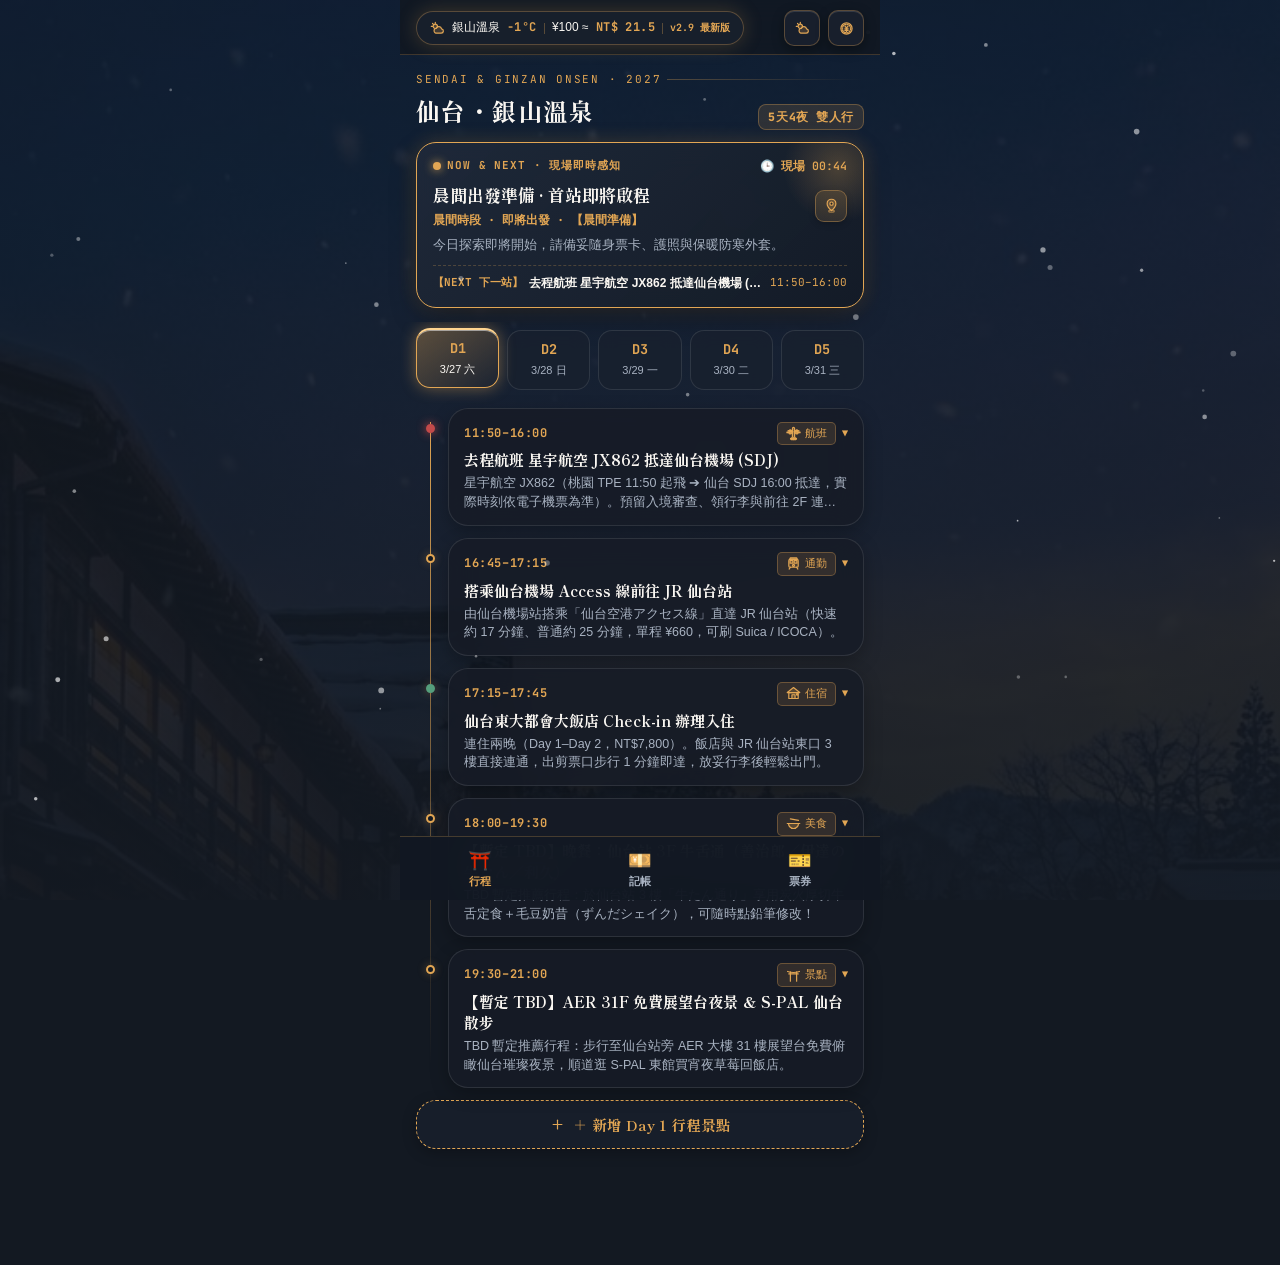
==== commit 91722570: "fix(preview): sync index.html and all preview files to v2.9 with version badge" ====
--- a/仙台_大正浪漫優化版.html
+++ b/仙台_大正浪漫優化版.html
@@ -1220,6 +1220,8 @@
         <span class="capsule-divider"></span>
         <span>¥100 ≈</span>
         <span class="capsule-badge" id="pill-fx-rate">NT$ 21.5</span>
+        <span class="capsule-divider"></span>
+        <span style="font-size:10px;font-family:var(--font-mono);color:var(--amber);font-weight:700;">v2.9 最新版</span>
       </div>
 
       <div class="capsule-tools">
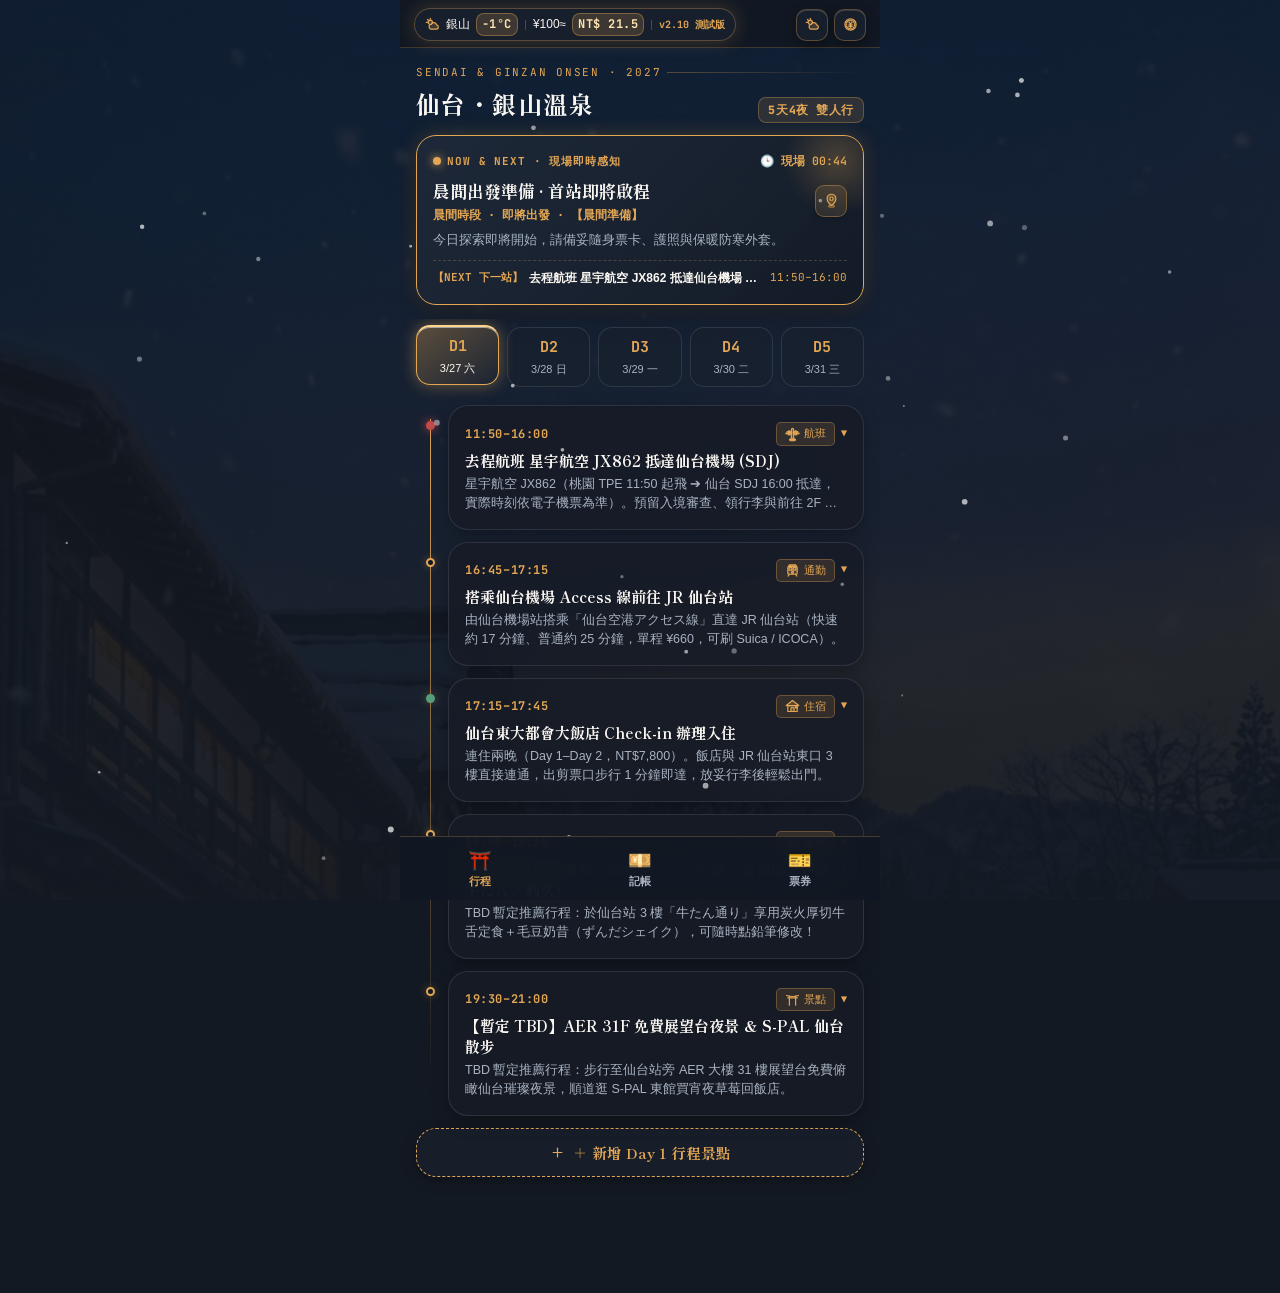
==== commit 73514a6a: "feat(v2.10): 手機自適應安全寬度測試版（全面採用 clamp 彈性縮放與 white-space 防換行保護，完美適配 iPhone 15 Pro Max、標準機型與 SE/小螢幕）" ====
--- a/仙台_大正浪漫優化版.html
+++ b/仙台_大正浪漫優化版.html
@@ -6,7 +6,7 @@
   <meta name="theme-color" content="#131922" />
   <meta name="apple-mobile-web-app-capable" content="yes" />
   <meta name="apple-mobile-web-app-status-bar-style" content="black-translucent" />
-  <title>仙台・銀山溫泉 雙人旅誌｜大正完美實感版 v2.9</title>
+  <title>仙台・銀山溫泉 雙人旅誌｜大正浪漫手機自適應安全版 v2.10</title>
   <link rel="icon" type="image/png" href="[data-uri]" />
   <link rel="apple-touch-icon" href="[data-uri]" />
   
@@ -1202,6 +1202,262 @@
       margin-top: 8px;
     }
     .btn-submit-primary:active { transform: scale(0.98); }
+  
+    /* =========================================================
+       v2.10 手機自適應安全寬度防護系統 (全螢幕尺寸防換行)
+       ========================================================= */
+    * {
+      box-sizing: border-box;
+    }
+    .app-viewport {
+      max-width: 480px;
+      margin: 0 auto;
+      min-height: 100vh;
+      position: relative;
+      padding-bottom: calc(96px + env(safe-area-inset-bottom, 24px));
+      padding-left: env(safe-area-inset-left, 0px);
+      padding-right: env(safe-area-inset-right, 0px);
+      overflow-x: hidden;
+    }
+    .app-top-capsule-bar {
+      position: sticky;
+      top: 0;
+      z-index: 85;
+      padding: 8px clamp(8px, 2.5vw, 14px) 6px clamp(8px, 2.5vw, 14px) !important;
+      background: rgba(18, 24, 34, 0.92);
+      backdrop-filter: blur(20px);
+      -webkit-backdrop-filter: blur(20px);
+      border-bottom: 1px solid rgba(226, 166, 84, 0.22);
+      display: flex;
+      align-items: center;
+      justify-content: space-between;
+      gap: 6px;
+      width: 100%;
+    }
+    .top-capsule-pill {
+      display: inline-flex;
+      align-items: center;
+      gap: clamp(3px, 1.2vw, 6px);
+      padding: 4px clamp(6px, 1.8vw, 10px) !important;
+      border-radius: var(--radius-pill);
+      background: rgba(25, 33, 46, 0.92);
+      border: 1px solid var(--border-brass);
+      font-size: clamp(10.5px, 2.7vw, 12px) !important;
+      box-shadow: var(--shadow-glow);
+      white-space: nowrap !important;
+      flex-shrink: 1;
+      min-width: 0;
+      overflow: hidden;
+    }
+    .capsule-badge {
+      background: rgba(226, 166, 84, 0.18);
+      border: 1px solid rgba(226, 166, 84, 0.4);
+      border-radius: 8px;
+      padding: 1px 5px !important;
+      font-family: var(--font-mono);
+      font-weight: 700;
+      color: #FFE6B0;
+      white-space: nowrap !important;
+    }
+    .capsule-divider {
+      width: 1px;
+      height: 10px;
+      background: rgba(226, 166, 84, 0.3);
+      margin: 0 1px;
+      flex-shrink: 0;
+    }
+    .capsule-tools {
+      display: flex;
+      align-items: center;
+      gap: 6px;
+      flex-shrink: 0;
+    }
+    .tool-icon-btn {
+      width: 32px !important;
+      height: 32px !important;
+      flex-shrink: 0;
+    }
+
+    /* 安全外邊距卡片 */
+    .now-next-card,
+    .wallet-hero-box,
+    .hotel-summary-card {
+      margin-left: clamp(8px, 2.8vw, 16px) !important;
+      margin-right: clamp(8px, 2.8vw, 16px) !important;
+      padding: clamp(12px, 3.2vw, 16px) !important;
+    }
+    .card-label-row {
+      display: flex;
+      align-items: center;
+      justify-content: space-between;
+      gap: 6px;
+      margin-bottom: 6px;
+      white-space: nowrap !important;
+    }
+    .live-pulse-badge {
+      white-space: nowrap !important;
+      font-size: clamp(10px, 2.6vw, 11px) !important;
+      flex-shrink: 0;
+    }
+    #now-day-label {
+      white-space: nowrap !important;
+      font-size: clamp(10px, 2.6vw, 11.5px) !important;
+      flex-shrink: 0;
+    }
+    .next-preview-box {
+      margin-top: 10px;
+      padding-top: 8px;
+      border-top: 1px dashed rgba(226, 166, 84, 0.25);
+      display: flex;
+      align-items: center;
+      justify-content: space-between;
+      gap: 6px;
+      font-size: 11.5px;
+      color: var(--text-sub);
+    }
+
+    /* 天數列極致安全距離 */
+    .day-selector-bar {
+      display: flex;
+      gap: clamp(4px, 1.4vw, 8px) !important;
+      padding: 8px clamp(8px, 2.8vw, 16px) 14px clamp(8px, 2.8vw, 16px) !important;
+      margin-bottom: 4px;
+      overflow-x: auto;
+      scrollbar-width: none;
+    }
+    .day-chip-btn {
+      flex: 1;
+      min-width: 0 !important;
+      padding: 7px clamp(2px, 1vw, 6px) !important;
+    }
+    .day-chip-num {
+      font-size: clamp(13px, 3.6vw, 15px) !important;
+      white-space: nowrap !important;
+    }
+    .day-chip-date {
+      font-size: clamp(9.5px, 2.6vw, 11px) !important;
+      white-space: nowrap !important;
+    }
+
+    /* 時間軸卡片安全寬度 */
+    .timeline-container,
+    .exp-list-container,
+    .tickets-container {
+      padding-left: clamp(8px, 2.8vw, 16px) !important;
+      padding-right: clamp(8px, 2.8vw, 16px) !important;
+    }
+    .tl-card-item {
+      padding-left: clamp(22px, 5.5vw, 32px) !important;
+    }
+    .tl-card-inner {
+      padding: clamp(11px, 3vw, 16px) !important;
+    }
+    .tl-head-row {
+      display: flex;
+      align-items: center;
+      justify-content: space-between;
+      gap: 6px;
+      margin-bottom: 4px;
+      white-space: nowrap;
+    }
+    .tl-time-badge {
+      font-size: clamp(11px, 2.8vw, 12px) !important;
+      white-space: nowrap !important;
+      flex-shrink: 0;
+    }
+    .tl-tag-pill {
+      font-size: clamp(10px, 2.6vw, 11px) !important;
+      padding: 2px clamp(5px, 1.5vw, 8px) !important;
+      white-space: nowrap !important;
+      flex-shrink: 0;
+    }
+    .tl-card-title {
+      font-size: clamp(13.5px, 3.6vw, 15px) !important;
+      line-height: 1.4;
+      word-break: break-word;
+    }
+    .tl-card-actions {
+      flex-wrap: wrap;
+      gap: 6px;
+    }
+
+    /* 記帳膠囊安全排版 */
+    .capsule-quick-grid {
+      display: grid;
+      grid-template-columns: repeat(3, 1fr) !important;
+      gap: clamp(5px, 1.8vw, 8px) !important;
+      margin: 0 clamp(8px, 2.8vw, 16px) 16px clamp(8px, 2.8vw, 16px) !important;
+    }
+    .quick-exp-pill {
+      padding: 8px clamp(3px, 1.2vw, 6px) !important;
+    }
+    .quick-pill-name {
+      font-size: clamp(11px, 2.8vw, 12px) !important;
+      white-space: nowrap !important;
+    }
+    .quick-pill-amt {
+      font-size: clamp(10px, 2.5vw, 11px) !important;
+      white-space: nowrap !important;
+      font-family: var(--font-mono);
+      font-weight: 700;
+      color: var(--amber);
+    }
+
+    /* 票券卡片安全排版 */
+    .vintage-ticket-card {
+      margin-left: 0 !important;
+      margin-right: 0 !important;
+      padding: clamp(12px, 3.2vw, 16px) !important;
+    }
+    .ticket-head-row {
+      display: flex;
+      justify-content: space-between;
+      align-items: center;
+      gap: 6px;
+      margin-bottom: 10px;
+      white-space: nowrap;
+    }
+    .ticket-series {
+      font-size: clamp(12px, 3.2vw, 13.5px) !important;
+      white-space: nowrap !important;
+      overflow: hidden;
+      text-overflow: ellipsis;
+      min-width: 0;
+    }
+    .ticket-code-pill {
+      white-space: nowrap !important;
+      flex-shrink: 0;
+    }
+    .ticket-route-row {
+      display: flex;
+      align-items: center;
+      justify-content: space-between;
+      gap: 4px;
+      margin: 12px 0 10px 0;
+    }
+    .station-block {
+      text-align: center;
+      min-width: 48px;
+      flex-shrink: 0;
+    }
+    .station-city {
+      font-size: clamp(16px, 4.4vw, 19px) !important;
+      white-space: nowrap !important;
+    }
+    .station-time {
+      font-size: clamp(10px, 2.7vw, 12px) !important;
+      white-space: nowrap !important;
+    }
+    .transit-duration {
+      font-size: clamp(9px, 2.4vw, 10.5px) !important;
+      white-space: nowrap !important;
+    }
+    .ticket-dashed-foot {
+      font-size: clamp(10px, 2.6vw, 11.5px) !important;
+      flex-wrap: wrap;
+      gap: 6px;
+    }
+
   </style>
 </head>
 <body>
@@ -1215,13 +1471,13 @@
     <header class="app-top-capsule-bar">
       <div class="top-capsule-pill">
         <span class="dyn-wx-icon" style="display:inline-flex;align-items:center;color:var(--amber);"></span>
-        <span>銀山溫泉</span>
+        <span>銀山</span>
         <span class="capsule-badge" id="pill-weather-temp">-1°C</span>
         <span class="capsule-divider"></span>
-        <span>¥100 ≈</span>
+        <span>¥100≈</span>
         <span class="capsule-badge" id="pill-fx-rate">NT$ 21.5</span>
         <span class="capsule-divider"></span>
-        <span style="font-size:10px;font-family:var(--font-mono);color:var(--amber);font-weight:700;">v2.9 最新版</span>
+        <span style="font-size:10px;font-family:var(--font-mono);color:var(--amber);font-weight:700;white-space:nowrap;">v2.10 測試版</span>
       </div>
 
       <div class="capsule-tools">
@@ -1491,32 +1747,32 @@
         <div class="quick-exp-pill" data-name="早餐" data-amount="800" data-cat="美食">
           <span class="quick-pill-icon">🍙</span>
           <span class="quick-pill-name">早餐</span>
-          <span class="quick-pill-amt">預設 ¥800 ✎</span>
+          <span class="quick-pill-amt">¥800 ✎</span>
         </div>
         <div class="quick-exp-pill" data-name="午餐" data-amount="2000" data-cat="美食">
           <span class="quick-pill-icon">🍜</span>
           <span class="quick-pill-name">午餐</span>
-          <span class="quick-pill-amt">預設 ¥2,000 ✎</span>
+          <span class="quick-pill-amt">¥2,000 ✎</span>
         </div>
         <div class="quick-exp-pill" data-name="晚餐" data-amount="4500" data-cat="美食">
           <span class="quick-pill-icon">🥩</span>
           <span class="quick-pill-name">晚餐</span>
-          <span class="quick-pill-amt">預設 ¥4,500 ✎</span>
+          <span class="quick-pill-amt">¥4,500 ✎</span>
         </div>
         <div class="quick-exp-pill" data-name="飲料・咖啡" data-amount="500" data-cat="美食">
           <span class="quick-pill-icon">☕</span>
-          <span class="quick-pill-name">飲料・咖啡</span>
-          <span class="quick-pill-amt">預設 ¥500 ✎</span>
+          <span class="quick-pill-name">咖啡飲料</span>
+          <span class="quick-pill-amt">¥500 ✎</span>
         </div>
         <div class="quick-exp-pill" data-name="超商・車票" data-amount="1000" data-cat="交通">
           <span class="quick-pill-icon">🏪</span>
-          <span class="quick-pill-name">超商・車票</span>
-          <span class="quick-pill-amt">預設 ¥1,000 ✎</span>
+          <span class="quick-pill-name">超商車票</span>
+          <span class="quick-pill-amt">¥1,000 ✎</span>
         </div>
         <div class="quick-exp-pill" data-name="甜點・小吃" data-amount="600" data-cat="美食">
           <span class="quick-pill-icon">🍡</span>
-          <span class="quick-pill-name">甜點・小吃</span>
-          <span class="quick-pill-amt">預設 ¥600 ✎</span>
+          <span class="quick-pill-name">甜點小吃</span>
+          <span class="quick-pill-amt">¥600 ✎</span>
         </div>
       </div>
 
@@ -1551,7 +1807,7 @@
       <div style="padding:0 16px;display:flex;flex-direction:column;gap:10px;">
         <div class="tl-card-inner">
           <div class="tl-head-row">
-            <span class="tl-time-badge">Day 1 & Day 2（連住 2 晚）</span>
+            <span class="tl-time-badge">Day 1–2 連住2晚</span>
             <span class="tl-tag-pill"><span class="dyn-hotel-icon" style="display:inline-flex;"></span> 仙台站東口直通</span>
           </div>
           <div class="tl-card-title">
@@ -1565,7 +1821,7 @@
 
         <div class="tl-card-inner">
           <div class="tl-head-row">
-            <span class="tl-time-badge">Day 3（住宿 1 晚 · 一泊二食）</span>
+            <span class="tl-time-badge">Day 3 一泊二食</span>
             <span class="tl-tag-pill"><span class="dyn-hotel-icon" style="display:inline-flex;"></span> 銀山溫泉</span>
           </div>
           <div class="tl-card-title">
@@ -1579,7 +1835,7 @@
 
         <div class="tl-card-inner">
           <div class="tl-head-row">
-            <span class="tl-time-badge">Day 4（住宿 1 晚）</span>
+            <span class="tl-time-badge">Day 4 住宿1晚</span>
             <span class="tl-tag-pill"><span class="dyn-hotel-icon" style="display:inline-flex;"></span> 仙台西口</span>
           </div>
           <div class="tl-card-title">
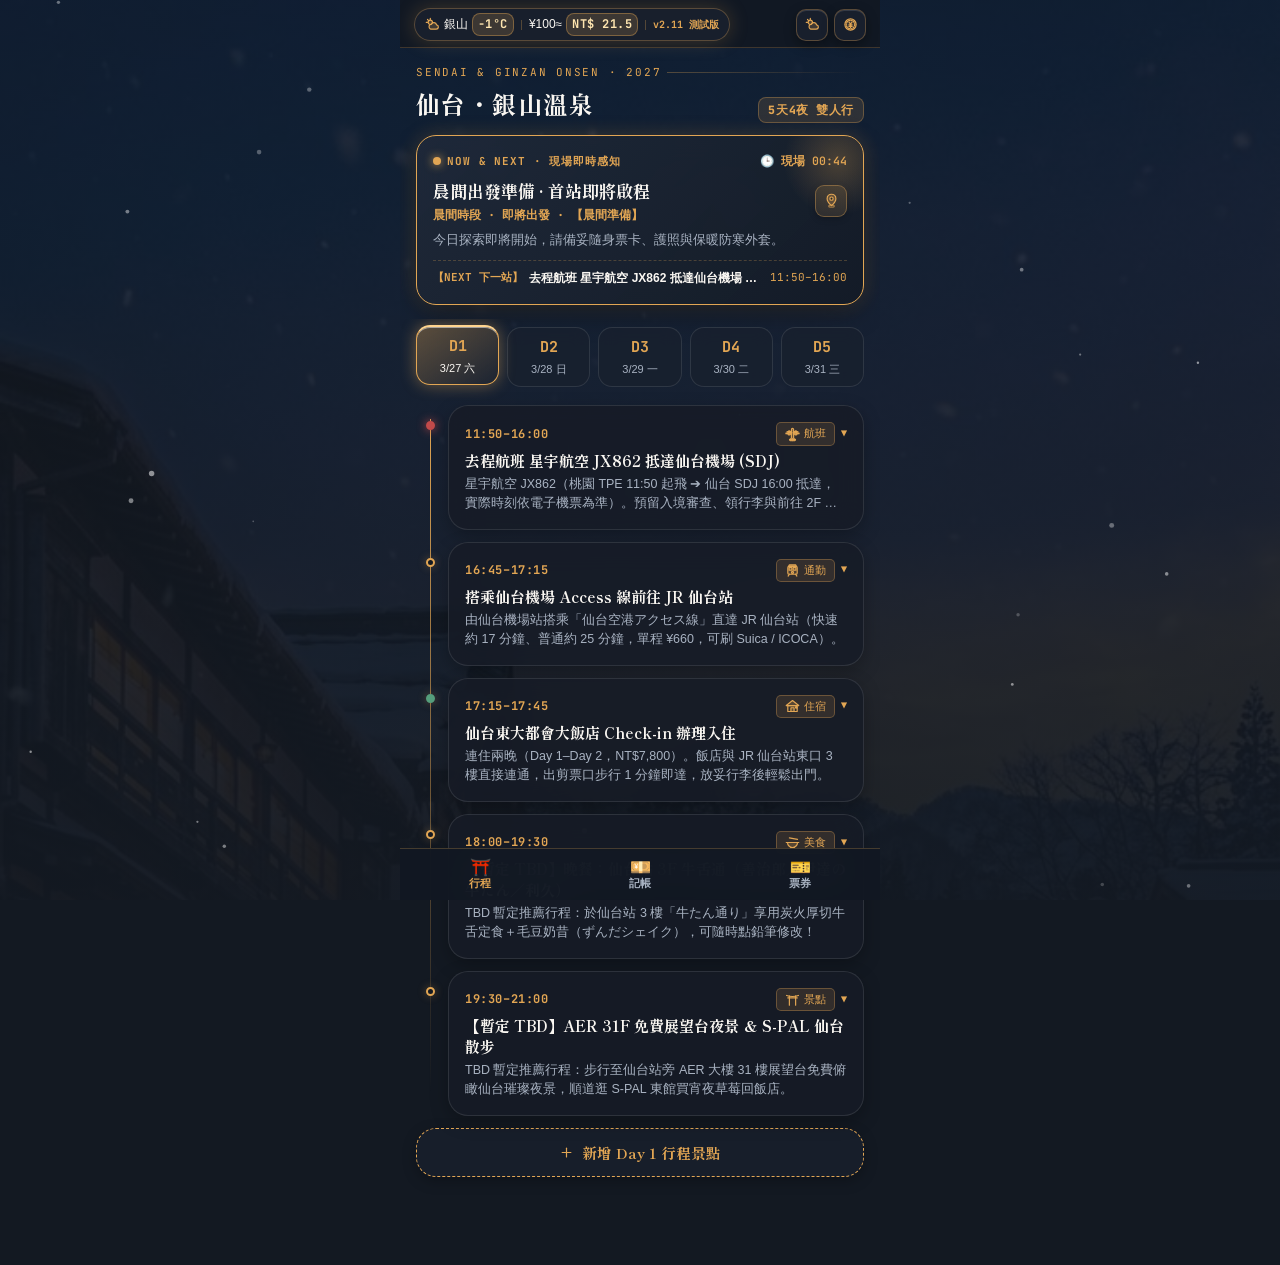
==== commit 414d61fe: "feat(v2.11): 極致細節測試版（移除重複+號/記帳卡單行緊湊化/右下圓形懸浮+鈕/票券移除虛線與小三角精簡排數/雪花背景視差物理引擎/縮減底部留白/頂部狀態膠囊點擊聯動/彈窗點擊空白處關閉與" ====
--- a/仙台_大正浪漫優化版.html
+++ b/仙台_大正浪漫優化版.html
@@ -6,7 +6,7 @@
   <meta name="theme-color" content="#131922" />
   <meta name="apple-mobile-web-app-capable" content="yes" />
   <meta name="apple-mobile-web-app-status-bar-style" content="black-translucent" />
-  <title>仙台・銀山溫泉 雙人旅誌｜大正浪漫手機自適應安全版 v2.10</title>
+  <title>仙台・銀山溫泉 雙人旅誌｜大正浪漫極致細節版 v2.11</title>
   <link rel="icon" type="image/png" href="[data-uri]" />
   <link rel="apple-touch-icon" href="[data-uri]" />
   
@@ -1458,6 +1458,130 @@
       gap: 6px;
     }
 
+  
+    /* =========================================================
+       v2.11 極致細節優化 (落雪背景層、右下懸浮＋、票券極簡、底部導覽緊湊、懸浮彈窗安全邊界)
+       ========================================================= */
+    /* 5. 雪花移至卡片背後 (z-index: 1)，不遮擋前景文字 */
+    #snow-canvas {
+      position: fixed;
+      inset: 0;
+      pointer-events: none;
+      z-index: 1 !important;
+    }
+    .app-viewport {
+      position: relative;
+      z-index: 5;
+      padding-bottom: calc(68px + env(safe-area-inset-bottom, 6px)) !important;
+    }
+
+    /* 2. 記帳總花費卡緊湊單行化 */
+    .wallet-hero-compact {
+      padding: 12px 16px !important;
+      margin-bottom: 12px !important;
+      display: flex;
+      align-items: center;
+      justify-content: space-between;
+      gap: 10px;
+    }
+    .wallet-hero-compact .wallet-total-label {
+      margin-bottom: 0 !important;
+      font-size: clamp(11.5px, 3vw, 13px) !important;
+      color: var(--text-sub);
+    }
+    .wallet-hero-compact .wallet-grand-twd {
+      font-size: clamp(20px, 5.2vw, 24px) !important;
+      white-space: nowrap;
+    }
+
+    /* 3. 右下角懸浮圓形「＋」新增記帳按鈕 (FAB) */
+    .wallet-fab-add-btn {
+      position: fixed;
+      right: max(18px, calc(50vw - 220px));
+      bottom: calc(68px + env(safe-area-inset-bottom, 8px));
+      width: 52px;
+      height: 52px;
+      border-radius: 50%;
+      background: linear-gradient(145deg, #F0B865, #C58938);
+      border: 1.5px solid #FFE4B5;
+      color: #12151A;
+      display: flex;
+      align-items: center;
+      justify-content: center;
+      cursor: pointer;
+      z-index: 88;
+      box-shadow: 0 6px 20px rgba(0, 0, 0, 0.65), 0 0 18px rgba(226, 166, 84, 0.5);
+      transition: transform 0.2s cubic-bezier(0.16, 1, 0.3, 1), box-shadow 0.2s ease;
+    }
+    .wallet-fab-add-btn:hover {
+      transform: translateY(-2px) scale(1.04);
+    }
+    .wallet-fab-add-btn:active {
+      transform: scale(0.92);
+    }
+
+    /* 4. 票券卡片極簡縮減排數（移除虛線、小三角與管理提示） */
+    .vintage-ticket-card {
+      padding: 10px 14px !important;
+    }
+    .ticket-head-row {
+      margin-bottom: 4px !important;
+    }
+    .ticket-route-row {
+      margin: 6px 0 4px 0 !important;
+    }
+    .ticket-clean-foot {
+      margin-top: 2px;
+      font-size: clamp(10px, 2.6vw, 11px);
+      color: var(--text-sub);
+      line-height: 1.35;
+    }
+
+    /* 6. 底部三主導覽列消除多餘空白 */
+    .bottom-taisho-nav {
+      height: calc(52px + env(safe-area-inset-bottom, 4px)) !important;
+      padding-top: 4px !important;
+      padding-bottom: max(4px, calc(env(safe-area-inset-bottom, 4px) * 0.45)) !important;
+    }
+    .nav-tab-icon {
+      font-size: 17px !important;
+      line-height: 1 !important;
+    }
+    .nav-tab-text {
+      font-size: 10.5px !important;
+      line-height: 1.1 !important;
+    }
+
+    /* 8. 快速微調記帳、行程、票券彈窗：改為與天氣/匯率一致的中央懸浮安全邊距視窗 */
+    .app-modal-backdrop {
+      display: none;
+      position: fixed;
+      inset: 0;
+      z-index: 990 !important;
+      background: rgba(8, 12, 18, 0.74) !important;
+      backdrop-filter: blur(14px) !important;
+      -webkit-backdrop-filter: blur(14px) !important;
+      align-items: center !important;
+      justify-content: center !important;
+      padding: 16px !important;
+      animation: modalFadeIn 0.2s ease-out;
+    }
+    .app-modal-backdrop.open {
+      display: flex !important;
+    }
+    .app-modal-sheet {
+      width: 100% !important;
+      max-width: 440px !important;
+      max-height: 85vh !important;
+      overflow-y: auto !important;
+      background: rgba(22, 28, 38, 0.96) !important;
+      border: 1.5px solid var(--amber) !important;
+      border-radius: var(--radius-lg) !important;
+      padding: 18px 18px 20px 18px !important;
+      box-shadow: 0 20px 50px rgba(0, 0, 0, 0.8), 0 0 30px rgba(226, 166, 84, 0.35) !important;
+      animation: modalPopUp 0.22s cubic-bezier(0.16, 1, 0.3, 1) !important;
+    }
+
   </style>
 </head>
 <body>
@@ -1470,14 +1594,18 @@
     <!-- 頂部微型狀態膠囊列（天氣與匯率與古典羅盤相同風格） -->
     <header class="app-top-capsule-bar">
       <div class="top-capsule-pill">
-        <span class="dyn-wx-icon" style="display:inline-flex;align-items:center;color:var(--amber);"></span>
-        <span>銀山</span>
-        <span class="capsule-badge" id="pill-weather-temp">-1°C</span>
+        <span id="pill-wx-trigger" style="display:inline-flex;align-items:center;gap:4px;cursor:pointer;" title="點擊查看 5 日天氣預報">
+          <span class="dyn-wx-icon" style="display:inline-flex;align-items:center;color:var(--amber);"></span>
+          <span>銀山</span>
+          <span class="capsule-badge" id="pill-weather-temp">-1°C</span>
+        </span>
         <span class="capsule-divider"></span>
-        <span>¥100≈</span>
-        <span class="capsule-badge" id="pill-fx-rate">NT$ 21.5</span>
+        <span id="pill-fx-trigger" style="display:inline-flex;align-items:center;gap:4px;cursor:pointer;" title="點擊開啟日圓台幣換匯計算機">
+          <span>¥100≈</span>
+          <span class="capsule-badge" id="pill-fx-rate">NT$ 21.5</span>
+        </span>
         <span class="capsule-divider"></span>
-        <span style="font-size:10px;font-family:var(--font-mono);color:var(--amber);font-weight:700;white-space:nowrap;">v2.10 測試版</span>
+        <span style="font-size:10px;font-family:var(--font-mono);color:var(--amber);font-weight:700;white-space:nowrap;">v2.11 測試版</span>
       </div>
 
       <div class="capsule-tools">
@@ -1715,7 +1843,7 @@
       <!-- 行程最下方的「＋ 新增行程景點」按鈕 -->
       <button type="button" class="bottom-add-itinerary-btn" id="btn-bottom-add-itinerary">
         <svg class="taisho-svg-icon" viewBox="0 0 24 24"><line x1="12" y1="5" x2="12" y2="19"></line><line x1="5" y1="12" x2="19" y2="12"></line></svg>
-        <span>＋ 新增 Day 1 行程景點</span>
+        <span>新增 Day 1 行程景點</span>
       </button>
 
     </section>
@@ -1725,20 +1853,18 @@
          ======================================================== -->
     <section id="pane-wallet" class="tab-section-pane">
       
-      <!-- 總花費數據卡（兩人共同旅費） -->
-      <div class="wallet-hero-box">
+      <!-- 總花費數據卡（精簡緊湊版） -->
+      <div class="wallet-hero-box wallet-hero-compact">
         <div class="wallet-total-label">兩人共同旅費累計支出 (折合新台幣)</div>
         <div class="wallet-grand-twd" id="wallet-grand-total">NT$ 42,100</div>
-        
-        <div class="wallet-sub-row" style="justify-content:flex-end;">
-          <span style="color:var(--amber);font-weight:700;" id="wallet-rate-tag">雙人共濟 · 換算匯率 0.215</span>
-        </div>
       </div>
 
-      <!-- 舒服頂部的「＋ 自訂一筆記帳」按鈕 -->
-      <button type="button" class="top-add-expense-btn" id="btn-top-add-custom-exp">
-        <svg class="taisho-svg-icon" viewBox="0 0 24 24" style="stroke:#12151A;width:17px;height:17px;"><line x1="12" y1="5" x2="12" y2="19"></line><line x1="5" y1="12" x2="19" y2="12"></line></svg>
-        <span>＋ 新增一筆消費／自訂記帳</span>
+      <!-- 右下角懸浮圓形「＋」新增記帳按鈕 -->
+      <button type="button" class="wallet-fab-add-btn" id="btn-top-add-custom-exp" title="新增一筆消費／自訂記帳" aria-label="新增消費">
+        <svg viewBox="0 0 24 24" width="26" height="26" stroke="#12151A" stroke-width="2.6" stroke-linecap="round" stroke-linejoin="round" fill="none">
+          <line x1="12" y1="5" x2="12" y2="19"></line>
+          <line x1="5" y1="12" x2="19" y2="12"></line>
+        </svg>
       </button>
 
       <!-- 常用 6 顆生活膠囊（點擊滑出「微調金額鍵盤」） -->
@@ -1799,7 +1925,7 @@
       <!-- 票券最下方的「＋ 新增票券 / 憑證」按鈕 -->
       <button type="button" class="bottom-add-ticket-btn" id="btn-bottom-add-ticket">
         <svg class="taisho-svg-icon" viewBox="0 0 24 24"><line x1="12" y1="5" x2="12" y2="19"></line><line x1="5" y1="12" x2="19" y2="12"></line></svg>
-        <span>＋ 新增票券／交通乘車券／預約憑證</span>
+        <span>新增票券／交通乘車券／預約憑證</span>
       </button>
 
       <!-- 🏨 精選住宿飯店總覽（無差別邊框，配備水滴立體地圖定位針） -->
@@ -2872,20 +2998,33 @@
       });
 
       const flakes = [];
-      const FLAKE_COUNT = 34;
+      const FLAKE_COUNT = 32;
       for (let i = 0; i < FLAKE_COUNT; i++) {
+        const radius = Math.random() * 2.0 + 0.8;
         flakes.push({
           x: Math.random() * width,
           y: Math.random() * height,
-          r: Math.random() * 2.2 + 0.8,
+          r: radius,
           d: Math.random() * FLAKE_COUNT,
-          opacity: Math.random() * 0.45 + 0.25,
-          speed: Math.random() * 0.6 + 0.35
+          opacity: Math.random() * 0.4 + 0.2,
+          speed: Math.random() * 0.55 + 0.3,
+          parallax: (radius / 2.8) * 0.38 // 依雪花大小產生景深視差係數
         });
       }
 
+      let lastScrollY = window.scrollY || 0;
+      let scrollKick = 0;
+      window.addEventListener('scroll', () => {
+        const currentY = window.scrollY || 0;
+        const delta = currentY - lastScrollY;
+        lastScrollY = currentY;
+        // 向下滑動時頁面往上走，雪花自然跟隨視角往上產生柔和視差
+        scrollKick = Math.max(-18, Math.min(18, delta));
+      }, { passive: true });
+
       function drawSnow() {
         ctx.clearRect(0, 0, width, height);
+        scrollKick *= 0.85; // 平滑阻尼衰減
         for (let i = 0; i < FLAKE_COUNT; i++) {
           const f = flakes[i];
           ctx.beginPath();
@@ -2893,12 +3032,15 @@
           ctx.fillStyle = `rgba(255, 255, 255, ${f.opacity})`;
           ctx.fill();
 
-          f.y += f.speed;
-          f.x += Math.sin(f.d) * 0.35;
+          f.y += f.speed - (scrollKick * f.parallax);
+          f.x += Math.sin(f.d) * 0.3;
           f.d += 0.01;
 
-          if (f.y > height) {
+          if (f.y > height + 6) {
             f.y = -5;
+            f.x = Math.random() * width;
+          } else if (f.y < -6) {
+            f.y = height + 5;
             f.x = Math.random() * width;
           }
         }
@@ -3063,6 +3205,22 @@
           triggerHaptic(6);
           if (wxBackdrop && wxBackdrop.classList.contains('open')) closeWx();
           else openWx();
+        });
+      }
+      const pillWxTrigger = document.getElementById('pill-wx-trigger');
+      if (pillWxTrigger) {
+        pillWxTrigger.addEventListener('click', () => {
+          triggerHaptic(6);
+          if (wxBackdrop && wxBackdrop.classList.contains('open')) closeWx();
+          else openWx();
+        });
+      }
+      const pillFxTrigger = document.getElementById('pill-fx-trigger');
+      if (pillFxTrigger) {
+        pillFxTrigger.addEventListener('click', () => {
+          triggerHaptic(6);
+          if (fxBackdrop && fxBackdrop.classList.contains('open')) closeFx();
+          else openFx();
         });
       }
       if (wxClose) {
@@ -3436,7 +3594,7 @@
         });
         list.innerHTML = html;
         const addBtnSpan = document.getElementById('btn-bottom-add-itinerary').querySelector('span');
-        if (addBtnSpan) addBtnSpan.textContent = `＋ 新增 Day ${currentDay + 1} 行程景點`;
+        if (addBtnSpan) addBtnSpan.textContent = `新增 Day ${currentDay + 1} 行程景點`;
       }
 
       window.toggleExpandTl = function(el) {
@@ -3458,7 +3616,7 @@
 
       document.getElementById('btn-bottom-add-itinerary').addEventListener('click', () => {
         triggerHaptic(8);
-        modalTlTitleText.textContent = `＋ 新增 Day ${currentDay + 1} 行程景點`;
+        modalTlTitleText.textContent = `新增 Day ${currentDay + 1} 行程景點`;
         modalTlEditId.value = '';
         modalTlTime.value = '';
         modalTlTitle.value = '';
@@ -3469,6 +3627,7 @@
       });
 
       modalTlClose.addEventListener('click', () => modalTl.classList.remove('open'));
+      modalTl.addEventListener('click', (e) => { if (e.target === modalTl) modalTl.classList.remove('open'); });
 
       window.openEditTimelineModal = function(dIdx, itemIdx) {
         triggerHaptic(8);
@@ -3675,7 +3834,7 @@
       document.getElementById('btn-top-add-custom-exp').addEventListener('click', () => {
         triggerHaptic(8);
         modalExpHeader.textContent = '新增一筆共同消費';
-        modalExpIcon.textContent = '＋';
+        modalExpIcon.textContent = '💴';
         modalExpEditId.value = '';
         modalExpTitle.value = '';
         modalExpAmount.value = '1000';
@@ -3707,6 +3866,7 @@
       });
 
       modalExpClose.addEventListener('click', () => modalExp.classList.remove('open'));
+      modalExp.addEventListener('click', (e) => { if (e.target === modalExp) modalExp.classList.remove('open'); });
 
       window.openEditExpenseModal = function(idx) {
         triggerHaptic(8);
@@ -3821,10 +3981,7 @@
             <div class="vintage-ticket-card" id="tkt-card-${idx}" onclick="toggleExpandTkt(this)">
               <div class="ticket-head-row">
                 <span class="ticket-series">${t.title}</span>
-                <div style="display:flex;align-items:center;gap:6px;">
-                  <span class="ticket-code-pill">${t.code || 'TICKET'}</span>
-                  <span class="expand-indicator">▼</span>
-                </div>
+                <span class="ticket-code-pill">${t.code || 'TICKET'}</span>
               </div>
               
               <div class="ticket-route-row">
@@ -3842,10 +3999,7 @@
                 </div>
               </div>
 
-              <div class="ticket-dashed-foot">
-                <span>${t.footNote || '電子憑證預約備忘'}</span>
-                <span style="color:var(--amber);font-family:var(--font-mono);">點擊管理 ▾</span>
-              </div>
+              ${t.footNote ? `<div class="ticket-clean-foot"><span>${t.footNote}</span></div>` : ''}
 
               <!-- 點擊後展開的修改與刪除列 -->
               <div class="tkt-card-actions" onclick="event.stopPropagation()">
@@ -3882,7 +4036,7 @@
 
       document.getElementById('btn-bottom-add-ticket').addEventListener('click', () => {
         triggerHaptic(8);
-        modalTktHeader.textContent = '＋ 新增票券 / 憑證';
+        modalTktHeader.textContent = '新增票券 / 憑證';
         modalTktEditId.value = '';
         modalTktTitle.value = '';
         modalTktCode.value = '';
@@ -3896,6 +4050,7 @@
       });
 
       modalTktClose.addEventListener('click', () => modalTkt.classList.remove('open'));
+      modalTkt.addEventListener('click', (e) => { if (e.target === modalTkt) modalTkt.classList.remove('open'); });
 
       window.openEditTicketModal = function(idx) {
         triggerHaptic(8);
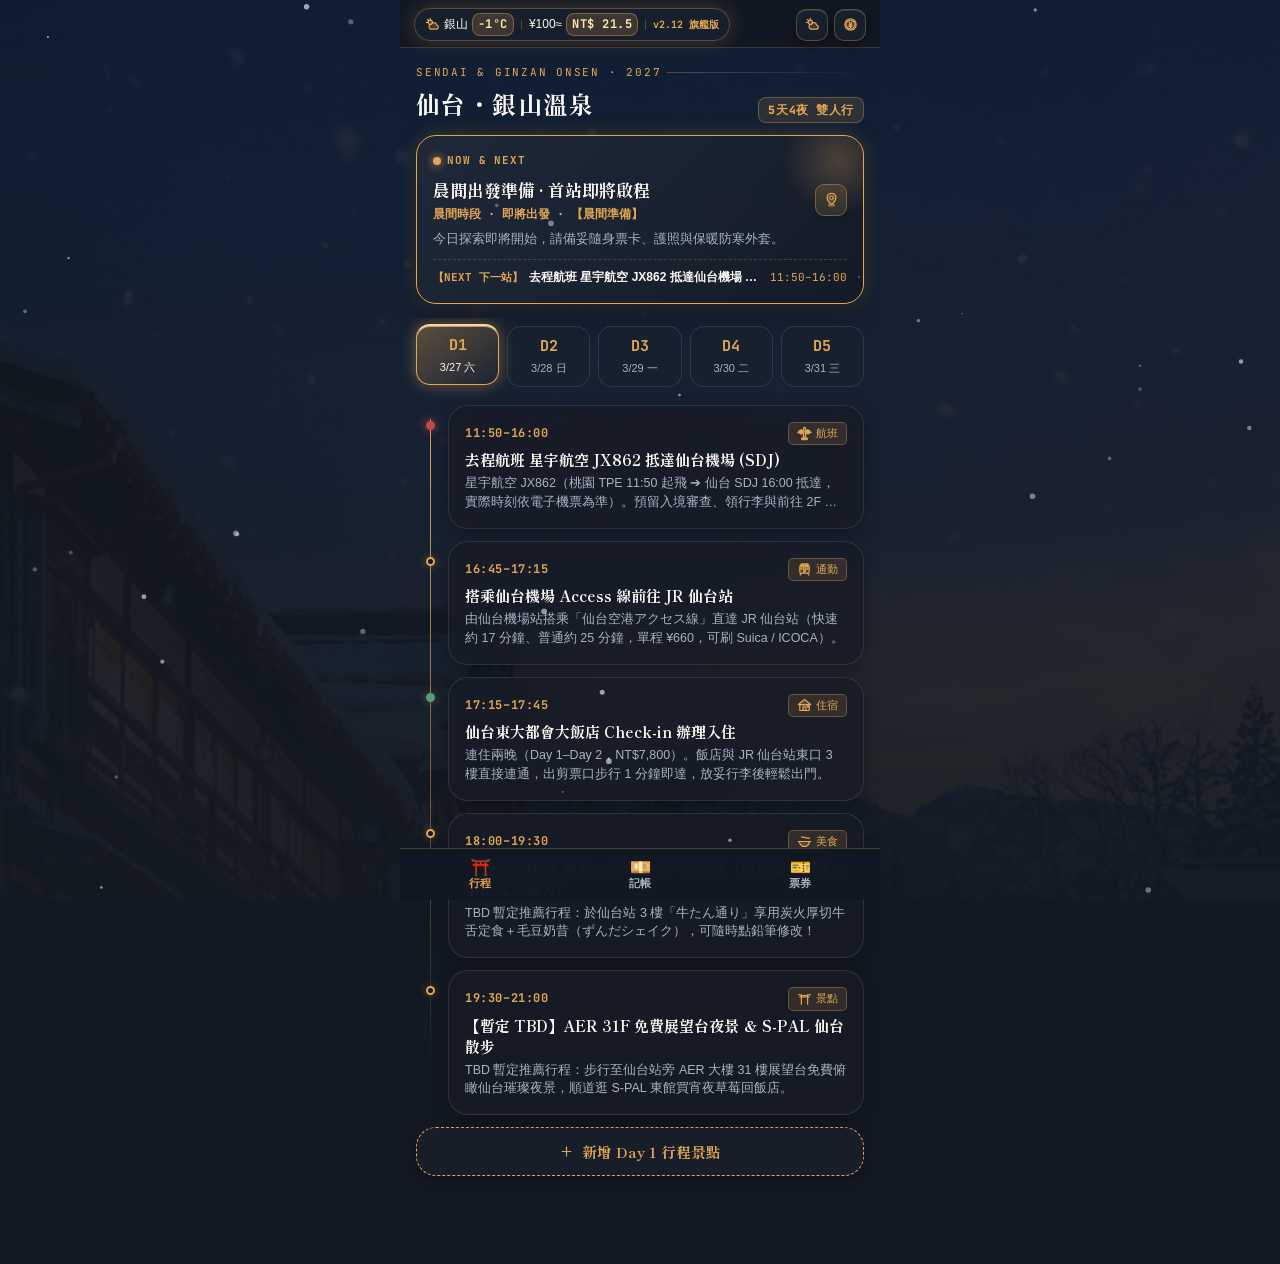
==== commit 317f0eff: "feat(v2.12): 大正浪漫旗艦完熟版（前景視差落雪/移除現場感知贅字/修復5大潛在BUG與實作10項體驗升級）" ====
--- a/仙台_大正浪漫優化版.html
+++ b/仙台_大正浪漫優化版.html
@@ -6,7 +6,7 @@
   <meta name="theme-color" content="#131922" />
   <meta name="apple-mobile-web-app-capable" content="yes" />
   <meta name="apple-mobile-web-app-status-bar-style" content="black-translucent" />
-  <title>仙台・銀山溫泉 雙人旅誌｜大正浪漫極致細節版 v2.11</title>
+  <title>仙台・銀山溫泉 雙人旅誌｜大正浪漫旗艦完熟版 v2.12</title>
   <link rel="icon" type="image/png" href="[data-uri]" />
   <link rel="apple-touch-icon" href="[data-uri]" />
   
@@ -1582,6 +1582,105 @@
       animation: modalPopUp 0.22s cubic-bezier(0.16, 1, 0.3, 1) !important;
     }
 
+  
+    /* =========================================================
+       v2.12 旗艦完熟版樣式 (前景視差落雪、iOS防放大、分類快篩、司機卡、Toast)
+       ========================================================= */
+    /* 1. 雪花恢復在前景 (z-index: 95)，搭配 1:1 滑動空間耦合 */
+    #snow-canvas {
+      position: fixed;
+      inset: 0;
+      pointer-events: none;
+      z-index: 95 !important;
+    }
+
+    /* 10. 根除 iOS Safari 點擊輸入框自動 Zoom-in 放大問題 (強制 >= 16px) */
+    .form-input,
+    .form-select,
+    .form-textarea,
+    .fx-num-inp,
+    .tweak-amt-input {
+      font-size: 16px !important;
+    }
+
+    /* 2. 記帳列表底部預留安全空間，避免最後一筆展開時被右下角 + 鈕遮擋 */
+    #pane-wallet {
+      padding-bottom: 64px !important;
+    }
+
+    /* 4. 記帳分類橫向快篩列 */
+    .wallet-cat-filter-bar {
+      display: flex;
+      gap: 6px;
+      padding: 0 clamp(8px, 2.8vw, 16px) 10px clamp(8px, 2.8vw, 16px);
+      overflow-x: auto;
+      scrollbar-width: none;
+    }
+    .wallet-cat-filter-bar::-webkit-scrollbar { display: none; }
+    .cat-filter-chip {
+      background: rgba(25, 33, 46, 0.8);
+      border: 1px solid var(--border-sub);
+      color: var(--text-sub);
+      border-radius: var(--radius-pill);
+      padding: 4px 11px;
+      font-size: 11.5px;
+      font-weight: 600;
+      white-space: nowrap;
+      cursor: pointer;
+      transition: all 0.18s ease;
+    }
+    .cat-filter-chip.active {
+      background: var(--amber);
+      color: #12151A;
+      border-color: #FFE4B5;
+      font-weight: 800;
+      box-shadow: 0 2px 10px rgba(226, 166, 84, 0.35);
+    }
+
+    /* 3. 飯店計程車司機指差按鈕 */
+    .driver-card-btn {
+      background: rgba(226, 166, 84, 0.16);
+      border: 1px solid var(--border-brass);
+      color: var(--amber);
+      border-radius: 8px;
+      padding: 4px 8px;
+      font-size: 11px;
+      font-weight: 700;
+      cursor: pointer;
+      white-space: nowrap;
+      transition: all 0.18s ease;
+    }
+    .driver-card-btn:active {
+      transform: scale(0.94);
+      background: var(--amber);
+      color: #12151A;
+    }
+
+    /* 7. 大正浪漫微光 Toast 提示 */
+    .taisho-toast-pill {
+      position: fixed;
+      top: 58px;
+      left: 50%;
+      transform: translateX(-50%) translateY(-16px);
+      background: rgba(20, 26, 36, 0.96);
+      border: 1.5px solid var(--amber);
+      color: #FFE8B8;
+      padding: 8px 18px;
+      border-radius: 999px;
+      font-size: 12.5px;
+      font-weight: 700;
+      box-shadow: 0 8px 24px rgba(0, 0, 0, 0.7), 0 0 16px rgba(226, 166, 84, 0.35);
+      z-index: 1200;
+      opacity: 0;
+      pointer-events: none;
+      white-space: nowrap;
+      transition: all 0.24s cubic-bezier(0.16, 1, 0.3, 1);
+    }
+    .taisho-toast-pill.show {
+      opacity: 1;
+      transform: translateX(-50%) translateY(0);
+    }
+
   </style>
 </head>
 <body>
@@ -1605,7 +1704,7 @@
           <span class="capsule-badge" id="pill-fx-rate">NT$ 21.5</span>
         </span>
         <span class="capsule-divider"></span>
-        <span style="font-size:10px;font-family:var(--font-mono);color:var(--amber);font-weight:700;white-space:nowrap;">v2.11 測試版</span>
+        <span style="font-size:10px;font-family:var(--font-mono);color:var(--amber);font-weight:700;white-space:nowrap;">v2.12 旗艦版</span>
       </div>
 
       <div class="capsule-tools">
@@ -1761,6 +1860,7 @@
             <button type="button" class="rate-step-btn" id="rate-reset-btn" style="color:var(--text-sub);">重設</button>
           </div>
         </div>
+        <button type="button" id="fx-to-wallet-btn" class="btn-submit-primary" style="margin-top:10px;padding:10px;font-size:13.5px;">💴 直接將此金額帶入記帳</button>
       </section>
     </div>
 
@@ -1783,9 +1883,9 @@
         <div class="card-label-row">
           <div class="live-pulse-badge">
             <span class="pulse-dot"></span>
-            <span id="now-pulse-text">NOW & NEXT · 現場即時感知</span>
+            <span id="now-pulse-text">NOW & NEXT</span>
           </div>
-          <span style="font-size:11.5px;color:var(--amber);font-family:var(--font-mono);font-weight:600;" id="now-day-label">🕒 現場即時感應</span>
+          <span style="font-size:11.5px;color:var(--amber);font-family:var(--font-mono);font-weight:600;" id="now-day-label"></span>
         </div>
         
         <div class="now-title-row">
@@ -1853,9 +1953,12 @@
          ======================================================== -->
     <section id="pane-wallet" class="tab-section-pane">
       
-      <!-- 總花費數據卡（精簡緊湊版） -->
+      <!-- 總花費數據卡（精簡緊湊版＋日圓現金小計） -->
       <div class="wallet-hero-box wallet-hero-compact">
-        <div class="wallet-total-label">兩人共同旅費累計支出 (折合新台幣)</div>
+        <div>
+          <div class="wallet-total-label">兩人共同旅費累計支出 (折合台幣)</div>
+          <div id="wallet-jpy-sub" style="font-size:11px;color:var(--text-sub);font-family:var(--font-mono);margin-top:2px;">日圓消費累計：¥0</div>
+        </div>
         <div class="wallet-grand-twd" id="wallet-grand-total">NT$ 42,100</div>
       </div>
 
@@ -1902,8 +2005,17 @@
         </div>
       </div>
 
-      <!-- 記帳明細列表（點一下展開修改與刪除） -->
-      <div style="padding:0 16px 8px 16px;font-size:12px;font-family:var(--font-mono);color:var(--amber);">📋 消費明細記錄（點擊任一項目展開修改／刪除）</div>
+      <!-- 記帳明細列表與分類快篩 -->
+      <div style="padding:0 16px 6px 16px;font-size:12px;font-family:var(--font-mono);color:var(--amber);">📋 消費明細記錄（點擊任一項目展開修改／刪除）</div>
+      <div class="wallet-cat-filter-bar" id="wallet-cat-bar">
+        <button type="button" class="cat-filter-chip active" data-cat="ALL">全部</button>
+        <button type="button" class="cat-filter-chip" data-cat="美食">美食</button>
+        <button type="button" class="cat-filter-chip" data-cat="交通">交通</button>
+        <button type="button" class="cat-filter-chip" data-cat="購物/伴手禮">購物</button>
+        <button type="button" class="cat-filter-chip" data-cat="住宿">住宿</button>
+        <button type="button" class="cat-filter-chip" data-cat="機票">機票</button>
+        <button type="button" class="cat-filter-chip" data-cat="其他">其他</button>
+      </div>
       <div class="exp-list-container" id="wallet-history-list">
         <!-- 動態渲染記帳列表 -->
       </div>
@@ -1938,9 +2050,12 @@
           </div>
           <div class="tl-card-title">
             <span>仙台東大都會大飯店</span>
-            <a href="https://www.google.com/maps/search/?api=1&query=Hotel+Metropolitan+Sendai+East" target="_blank" rel="noopener" class="taisho-action-btn" title="開啟 Google 地圖導航">
-              <span class="dyn-map-icon" style="display:inline-flex;"></span>
-            </a>
+            <div style="display:flex;align-items:center;gap:6px;flex-shrink:0;">
+              <button type="button" class="driver-card-btn" onclick="openDriverModal(0)" title="顯示日文地址給計程車司機看">🚕 司機卡</button>
+              <a href="https://www.google.com/maps/search/?api=1&query=Hotel+Metropolitan+Sendai+East" target="_blank" rel="noopener" class="taisho-action-btn" title="開啟 Google 地圖導航">
+                <span class="dyn-map-icon" style="display:inline-flex;"></span>
+              </a>
+            </div>
           </div>
           <div class="tl-card-note">ホテルメトロポリタン仙台イースト · NT$ 7,800 · 出站即達免淋雨 · 仙台市青葉區中央1-1-1</div>
         </div>
@@ -1952,9 +2067,12 @@
           </div>
           <div class="tl-card-title">
             <span>銀山溫泉 御宿やなだ屋</span>
-            <a href="https://www.google.com/maps/search/?api=1&query=%E5%BE%A1%E5%AE%BF%E3%82%84%E3%81%AA%E3%81%A0%E5%B1%8B+%E9%8A%80%E5%B1%B1%E6%B8%A9%E6%B3%89" target="_blank" rel="noopener" class="taisho-action-btn" title="開啟 Google 地圖導航">
-              <span class="dyn-map-icon" style="display:inline-flex;"></span>
-            </a>
+            <div style="display:flex;align-items:center;gap:6px;flex-shrink:0;">
+              <button type="button" class="driver-card-btn" onclick="openDriverModal(1)" title="顯示日文地址給計程車司機看">🚕 司機卡</button>
+              <a href="https://www.google.com/maps/search/?api=1&query=%E5%BE%A1%E5%AE%BF%E3%82%84%E3%81%AA%E3%81%A0%E5%B1%8B+%E9%8A%80%E5%B1%B1%E6%B8%A9%E6%B3%89" target="_blank" rel="noopener" class="taisho-action-btn" title="開啟 Google 地圖導航">
+                <span class="dyn-map-icon" style="display:inline-flex;"></span>
+              </a>
+            </div>
           </div>
           <div class="tl-card-note">銀山温泉 御宿 やなだ屋 · NT$ 15,000 · 大石田站接駁 · 山形縣尾花澤市銀山新畑416</div>
         </div>
@@ -1966,9 +2084,12 @@
           </div>
           <div class="tl-card-title">
             <span>大和ROYNET飯店 仙台西口 PREMIER</span>
-            <a href="https://www.google.com/maps/search/?api=1&query=Daiwa+Roynet+Hotel+Sendai-Nishiguchi+Premier" target="_blank" rel="noopener" class="taisho-action-btn" title="開啟 Google 地圖導航">
-              <span class="dyn-map-icon" style="display:inline-flex;"></span>
-            </a>
+            <div style="display:flex;align-items:center;gap:6px;flex-shrink:0;">
+              <button type="button" class="driver-card-btn" onclick="openDriverModal(2)" title="顯示日文地址給計程車司機看">🚕 司機卡</button>
+              <a href="https://www.google.com/maps/search/?api=1&query=Daiwa+Roynet+Hotel+Sendai-Nishiguchi+Premier" target="_blank" rel="noopener" class="taisho-action-btn" title="開啟 Google 地圖導航">
+                <span class="dyn-map-icon" style="display:inline-flex;"></span>
+              </a>
+            </div>
           </div>
           <div class="tl-card-note">ダイワロイネットホテル仙台西口 PREMIER · NT$ 2,800 · 步行 4 分 · 仙台市青葉區中央3-7-25</div>
         </div>
@@ -2045,6 +2166,14 @@
           </div>
           <a href="tel:+81332807811" style="padding:5px 12px;background:var(--amber-soft);border:1px solid var(--border-brass);border-radius:6px;color:var(--amber);text-decoration:none;font-family:var(--font-mono);font-weight:700;">📞 代表處</a>
         </div>
+      </div>
+
+      <!-- 📦 旅誌資料備份與同步管理 -->
+      <div style="padding:4px 16px 8px 16px;font-size:12px;font-family:var(--font-mono);color:var(--amber);">📦 DATA SYNC & BACKUP (資料備份與另一半同步)</div>
+      <div style="padding:0 16px 24px 16px;display:grid;grid-template-columns:1fr 1fr 1fr;gap:8px;">
+        <button type="button" class="fx-quick-chip" style="padding:9px 6px;font-size:11.5px;text-align:center;" onclick="exportTripData()">📤 複製備份碼</button>
+        <button type="button" class="fx-quick-chip" style="padding:9px 6px;font-size:11.5px;text-align:center;" onclick="importTripData()">📥 貼上匯入</button>
+        <button type="button" class="fx-quick-chip" style="padding:9px 6px;font-size:11.5px;text-align:center;color:#FF8080;border-color:rgba(194,74,74,0.4);" onclick="resetAllTripData()">↺ 恢復預設</button>
       </div>
 
     </section>
@@ -2240,6 +2369,45 @@
         <button type="button" class="btn-submit-primary" id="modal-tkt-submit">✓ 儲存此張票券</button>
       </div>
     </div>
+
+
+    <!-- ========================================================
+         MODAL 4: 🚕 日本計程車司機指差大字卡 (Driver Card)
+         ======================================================== -->
+    <div id="modal-driver" class="app-modal-backdrop">
+      <div class="app-modal-sheet" style="text-align:center;">
+        <div class="modal-head">
+          <div class="modal-title">
+            <span>🚕</span>
+            <span>計程車司機指差對話卡</span>
+          </div>
+          <div class="modal-close-x" id="modal-driver-close">✕</div>
+        </div>
+        <div style="background:rgba(14,18,26,0.9);border:1.5px solid var(--amber);border-radius:14px;padding:18px 14px;margin-bottom:12px;">
+          <div style="font-size:11.5px;color:var(--amber);font-family:var(--font-mono);margin-bottom:6px;">運転手さんへ（請給司機看此畫面）</div>
+          <div id="driver-jp-phrase" style="font-family:var(--font-serif);font-size:20px;font-weight:800;color:#FFF;line-height:1.5;margin-bottom:12px;"></div>
+          <div id="driver-jp-addr" style="font-size:13.5px;color:var(--amber);font-family:var(--font-mono);padding-top:10px;border-top:1px dashed rgba(226,166,84,0.3);"></div>
+        </div>
+        <button type="button" class="btn-submit-primary" id="btn-copy-driver-addr">📋 複製日文飯店名稱與地址</button>
+      </div>
+    </div>
+
+    <!-- ========================================================
+         MODAL 5: 大正風優雅確認視窗 (取代原生 confirm)
+         ======================================================== -->
+    <div id="modal-confirm" class="app-modal-backdrop">
+      <div class="app-modal-sheet" style="max-width:360px !important;text-align:center;">
+        <div style="font-size:24px;margin-bottom:6px;">🎐</div>
+        <div id="confirm-modal-msg" style="font-family:var(--font-serif);font-size:15.5px;font-weight:700;color:var(--text-main);line-height:1.5;margin-bottom:18px;"></div>
+        <div style="display:grid;grid-template-columns:1fr 1fr;gap:10px;">
+          <button type="button" id="confirm-btn-cancel" class="fx-quick-chip" style="padding:11px;font-size:13.5px;">取消返回</button>
+          <button type="button" id="confirm-btn-ok" class="btn-submit-primary" style="margin-top:0;padding:11px;font-size:13.5px;background:linear-gradient(145deg,#D45B5B,#A63A3A);color:#FFF;">確定執行</button>
+        </div>
+      </div>
+    </div>
+
+    <!-- 頂部大正微光提示 Toast -->
+    <div id="taisho-toast" class="taisho-toast-pill"></div>
 
   </div>
 
@@ -2998,33 +3166,41 @@
       });
 
       const flakes = [];
-      const FLAKE_COUNT = 32;
+      const FLAKE_COUNT = 34;
       for (let i = 0; i < FLAKE_COUNT; i++) {
-        const radius = Math.random() * 2.0 + 0.8;
+        const radius = Math.random() * 2.1 + 0.8;
         flakes.push({
           x: Math.random() * width,
           y: Math.random() * height,
           r: radius,
           d: Math.random() * FLAKE_COUNT,
-          opacity: Math.random() * 0.4 + 0.2,
-          speed: Math.random() * 0.55 + 0.3,
-          parallax: (radius / 2.8) * 0.38 // 依雪花大小產生景深視差係數
+          opacity: Math.random() * 0.42 + 0.22,
+          speed: Math.random() * 0.55 + 0.32,
+          depth: 0.65 + (radius / 2.9) * 0.35 // 前景雪花隨頁面滑動 1:1 自然空間耦合
         });
       }
 
       let lastScrollY = window.scrollY || 0;
-      let scrollKick = 0;
       window.addEventListener('scroll', () => {
         const currentY = window.scrollY || 0;
         const delta = currentY - lastScrollY;
         lastScrollY = currentY;
-        // 向下滑動時頁面往上走，雪花自然跟隨視角往上產生柔和視差
-        scrollKick = Math.max(-18, Math.min(18, delta));
+        if (Math.abs(delta) > 0 && Math.abs(delta) < 180) {
+          for (let i = 0; i < FLAKE_COUNT; i++) {
+            flakes[i].y -= delta * flakes[i].depth;
+            if (flakes[i].y < -8) {
+              flakes[i].y = ((flakes[i].y % height) + height) % height;
+              flakes[i].x = Math.random() * width;
+            } else if (flakes[i].y > height + 8) {
+              flakes[i].y = flakes[i].y % height;
+              flakes[i].x = Math.random() * width;
+            }
+          }
+        }
       }, { passive: true });
 
       function drawSnow() {
         ctx.clearRect(0, 0, width, height);
-        scrollKick *= 0.85; // 平滑阻尼衰減
         for (let i = 0; i < FLAKE_COUNT; i++) {
           const f = flakes[i];
           ctx.beginPath();
@@ -3032,8 +3208,8 @@
           ctx.fillStyle = `rgba(255, 255, 255, ${f.opacity})`;
           ctx.fill();
 
-          f.y += f.speed - (scrollKick * f.parallax);
-          f.x += Math.sin(f.d) * 0.3;
+          f.y += f.speed;
+          f.x += Math.sin(f.d) * 0.32;
           f.d += 0.01;
 
           if (f.y > height + 6) {
@@ -3358,18 +3534,29 @@
       // =========================================================
       function parseTimeSpan(tStr) {
         if (!tStr) return { sMin: null, eMin: null };
-        const parts = tStr.split('–');
-        if (parts.length >= 2) {
-          const s = parts[0].trim().split(':');
-          const e = parts[1].trim().split(':');
-          if (s.length === 2 && e.length === 2) {
-            return {
-              sMin: parseInt(s[0], 10) * 60 + parseInt(s[1], 10),
-              eMin: parseInt(e[0], 10) * 60 + parseInt(e[1], 10)
-            };
-          }
-        }
-        return { sMin: null, eMin: null };
+        const norm = String(tStr).replace(/[—–~～－]/g, '-');
+        const matches = norm.match(/(\d{1,2})[:：](\d{2})/g);
+        if (!matches || matches.length === 0) return { sMin: null, eMin: null };
+        const toMin = (str) => {
+          const p = str.split(/[:：]/);
+          return parseInt(p[0], 10) * 60 + parseInt(p[1], 10);
+        };
+        const sMin = toMin(matches[0]);
+        const eMin = matches.length >= 2 ? toMin(matches[1]) : (sMin + 60);
+        return { sMin, eMin: eMin >= sMin ? eMin : sMin + 60 };
+      }
+
+      // 依開始時間自動排序當日行程 (修復 BUG 2)
+      function sortDayItems(dIdx) {
+        if (!tripDays[dIdx] || !Array.isArray(tripDays[dIdx].items)) return;
+        tripDays[dIdx].items.sort((a, b) => {
+          const sa = parseTimeSpan(a.time).sMin;
+          const sb = parseTimeSpan(b.time).sMin;
+          if (sa === null && sb === null) return 0;
+          if (sa === null) return 1;
+          if (sb === null) return -1;
+          return sa - sb;
+        });
       }
 
       function updateNowNext() {
@@ -3406,10 +3593,10 @@
 
         const timeFormatted = `${String(curH).padStart(2, '0')}:${String(curM).padStart(2, '0')}`;
         if (dayLabelEl) {
-          dayLabelEl.textContent = `🕒 現場 ${timeFormatted}`;
+          dayLabelEl.textContent = '';
         }
         if (pulseTextEl) {
-          pulseTextEl.textContent = 'NOW & NEXT · 現場即時感知';
+          pulseTextEl.textContent = 'NOW & NEXT';
         }
 
         const dayData = tripDays[targetDay] || tripDays[0];
@@ -3560,29 +3747,26 @@
               <div class="tl-card-inner" onclick="toggleExpandTl(this)">
                 <div class="tl-head-row">
                   <span class="tl-time-badge">${item.time || '待定時間'}</span>
-                  <div style="display:flex;align-items:center;gap:6px;">
-                    <span class="tl-tag-pill">${catIcon} <span>${catLabel}</span></span>
-                    <span class="expand-indicator">▼</span>
-                  </div>
+                  <span class="tl-tag-pill">${catIcon} <span>${catLabel}</span></span>
                 </div>
                 <div class="tl-card-title">
                   <span>${item.title}</span>
                 </div>
                 ${item.note ? `<div class="tl-card-note">${item.note}</div>` : ''}
                 
-                <!-- 展開後的操作列：直接嵌入 SVG，100% 必定載入 -->
+                <!-- 展開後的操作列：支援上移/下移、地圖、修改、刪除 -->
                 <div class="tl-card-actions" onclick="event.stopPropagation()">
-                  <span style="font-size:11px;color:var(--amber);font-family:var(--font-mono);">地圖導航與行程管理</span>
+                  <div style="display:flex;align-items:center;gap:5px;">
+                    <button type="button" class="taisho-action-btn" style="width:28px;height:28px;font-size:12px;" title="上移順序" onclick="moveTimelineItem(${currentDay}, ${idx}, -1)" ${idx === 0 ? 'disabled style="opacity:0.35;pointer-events:none;width:28px;height:28px;"' : ''}>↑</button>
+                    <button type="button" class="taisho-action-btn" style="width:28px;height:28px;font-size:12px;" title="下移順序" onclick="moveTimelineItem(${currentDay}, ${idx}, 1)" ${idx === dayData.items.length - 1 ? 'disabled style="opacity:0.35;pointer-events:none;width:28px;height:28px;"' : ''}>↓</button>
+                  </div>
                   <div class="action-btn-group">
-                    <!-- 水滴立體地標定位針 -->
                     <a href="https://www.google.com/maps/search/?api=1&query=${encodeURIComponent(getCleanMapQuery(item.q, item.title))}" onclick="event.stopPropagation()" target="_blank" rel="noopener" class="taisho-action-btn" title="開啟 Google 地圖導航">
                       ${cur.map}
                     </a>
-                    <!-- 新版和風鋼筆修改 Icon -->
                     <button type="button" class="taisho-action-btn" title="修改此行程" onclick="openEditTimelineModal(${currentDay}, ${idx})">
                       ${cur.edit}
                     </button>
-                    <!-- 刪除 Icon -->
                     <button type="button" class="taisho-action-btn btn-danger" title="刪除此行程" onclick="deleteTimelineItem(${currentDay}, ${idx})">
                       ${cur.del}
                     </button>
@@ -3643,21 +3827,38 @@
         modalTl.classList.add('open');
       };
 
+      window.moveTimelineItem = function(dIdx, itemIdx, dir) {
+        triggerHaptic(6);
+        const items = tripDays[dIdx]?.items;
+        if (!items) return;
+        const targetIdx = itemIdx + dir;
+        if (targetIdx < 0 || targetIdx >= items.length) return;
+        const temp = items[itemIdx];
+        items[itemIdx] = items[targetIdx];
+        items[targetIdx] = temp;
+        saveDays();
+        renderTimeline();
+        updateNowNext();
+        showToast('✓ 已調整行程順序');
+      };
+
       window.deleteTimelineItem = function(dIdx, itemIdx) {
         triggerHaptic(10);
         const item = tripDays[dIdx].items[itemIdx];
         if (!item) return;
-        if (confirm(`確定要刪除「${item.title}」嗎？`)) {
+        askTaishoConfirm(`確定要刪除行程「${item.title}」嗎？`, () => {
           tripDays[dIdx].items.splice(itemIdx, 1);
           saveDays();
           renderTimeline();
-        }
+          updateNowNext();
+          showToast('✓ 已刪除該筆行程');
+        });
       };
 
       modalTlSubmit.addEventListener('click', () => {
         triggerHaptic(8);
         const title = modalTlTitle.value.trim();
-        if (!title) { alert('請填寫景點或活動標題！'); return; }
+        if (!title) { showToast('⚠️ 請填寫景點或活動標題'); return; }
 
         const editId = modalTlEditId.value;
         const newItem = {
@@ -3669,19 +3870,24 @@
           q: modalTlQ.value.trim() || title
         };
 
+        let targetDayIdx = currentDay;
         if (editId) {
           const parts = editId.split('_');
-          const dIdx = parseInt(parts[0], 10);
+          targetDayIdx = parseInt(parts[0], 10);
           const iIdx = parseInt(parts[1], 10);
-          newItem.id = tripDays[dIdx].items[iIdx].id || ('item-' + Date.now());
-          tripDays[dIdx].items[iIdx] = newItem;
+          newItem.id = tripDays[targetDayIdx].items[iIdx].id || ('item-' + Date.now());
+          tripDays[targetDayIdx].items[iIdx] = newItem;
         } else {
           tripDays[currentDay].items.push(newItem);
         }
 
+        sortDayItems(targetDayIdx);
         saveDays();
         renderTimeline();
+        updateNowNext();
         modalTl.classList.remove('open');
+        syncBodyLock();
+        showToast('✓ 行程已儲存並自動依時間排序');
       });
 
       // =========================================================
@@ -3741,17 +3947,25 @@
         el.classList.toggle('expanded');
       };
 
+      let currentWalletFilter = 'ALL';
+
       function renderWalletHistory() {
         const box = document.getElementById('wallet-history-list');
         if (!box) return;
 
         const cur = ICON_SETS[activeIconSet] || ICON_SETS.craft;
         let grandTwd = 0;
+        let totalJpy = 0;
         let html = '';
 
         allExpenses.forEach((ex, idx) => {
           const amtTwd = ex.currency === 'JPY' ? Math.round(ex.amount * currentFxRate) : Number(ex.amount);
           grandTwd += amtTwd;
+          if (ex.currency === 'JPY') totalJpy += Number(ex.amount);
+
+          if (currentWalletFilter !== 'ALL' && ex.category !== currentWalletFilter) {
+            return;
+          }
 
           html += `
             <div class="exp-item-card" id="exp-row-${idx}" onclick="toggleExpandExp(this)">
@@ -3764,14 +3978,11 @@
                   </div>
                 </div>
 
-                <div style="text-align:right;flex-shrink:0;display:flex;align-items:center;gap:8px;">
-                  <div>
-                    <div style="font-family:var(--font-mono);font-size:14px;font-weight:700;color:var(--amber);">
-                      ${ex.currency === 'JPY' ? '¥' : 'NT$'} ${Number(ex.amount).toLocaleString()}
-                    </div>
-                    ${ex.currency === 'JPY' ? `<div style="font-size:10.5px;color:var(--text-muted);font-family:var(--font-mono);">≈ NT$ ${amtTwd.toLocaleString()}</div>` : ''}
+                <div style="text-align:right;flex-shrink:0;">
+                  <div style="font-family:var(--font-mono);font-size:14px;font-weight:700;color:var(--amber);">
+                    ${ex.currency === 'JPY' ? '¥' : 'NT$'} ${Number(ex.amount).toLocaleString()}
                   </div>
-                  <span class="expand-indicator">▼</span>
+                  ${ex.currency === 'JPY' ? `<div style="font-size:10.5px;color:var(--text-muted);font-family:var(--font-mono);">≈ NT$ ${amtTwd.toLocaleString()}</div>` : ''}
                 </div>
               </div>
 
@@ -3790,8 +4001,12 @@
             </div>
           `;
         });
-        box.innerHTML = html;
-        document.getElementById('wallet-grand-total').textContent = 'NT$ ' + grandTwd.toLocaleString();
+
+        box.innerHTML = html || '<div style="text-align:center;padding:18px;color:var(--text-sub);font-size:12.5px;">此分類目前尚無消費記錄</div>';
+        const totalEl = document.getElementById('wallet-grand-total');
+        if (totalEl) totalEl.textContent = 'NT$ ' + grandTwd.toLocaleString();
+        const jpySubEl = document.getElementById('wallet-jpy-sub');
+        if (jpySubEl) jpySubEl.textContent = `日圓消費累計：¥${totalJpy.toLocaleString()}`;
       }
 
       // 記帳 Modal 邏輯
@@ -3888,18 +4103,19 @@
         triggerHaptic(10);
         const ex = allExpenses[idx];
         if (!ex) return;
-        if (confirm(`確定要刪除「${ex.title}」這筆記帳嗎？`)) {
+        askTaishoConfirm(`確定要刪除「${ex.title}」這筆記帳嗎？`, () => {
           allExpenses.splice(idx, 1);
           saveExpenses();
           renderWalletHistory();
-        }
+          showToast('✓ 已刪除該筆消費記錄');
+        });
       };
 
       modalExpSubmit.addEventListener('click', () => {
         triggerHaptic(8);
         const title = modalExpTitle.value.trim();
         const amt = parseFloat(modalExpAmount.value) || 0;
-        if (!title) { alert('請填寫消費品名！'); return; }
+        if (!title) { showToast('⚠️ 請填寫消費品名'); return; }
 
         const editId = modalExpEditId.value;
         const record = {
@@ -3920,6 +4136,8 @@
         saveExpenses();
         renderWalletHistory();
         modalExp.classList.remove('open');
+        syncBodyLock();
+        showToast('✓ 已儲存消費記帳');
       });
 
       // =========================================================
@@ -4073,17 +4291,18 @@
         triggerHaptic(10);
         const t = allTickets[idx];
         if (!t) return;
-        if (confirm(`確定要刪除「${t.title}」這張票券嗎？`)) {
+        askTaishoConfirm(`確定要刪除「${t.title}」這張票券嗎？`, () => {
           allTickets.splice(idx, 1);
           saveTickets();
           renderTickets();
-        }
+          showToast('✓ 已刪除該張票券');
+        });
       };
 
       modalTktSubmit.addEventListener('click', () => {
         triggerHaptic(8);
         const title = modalTktTitle.value.trim();
-        if (!title) { alert('請填寫票券標題！'); return; }
+        if (!title) { showToast('⚠️ 請填寫票券標題'); return; }
 
         const editId = modalTktEditId.value;
         const record = {
@@ -4107,7 +4326,239 @@
         saveTickets();
         renderTickets();
         modalTkt.classList.remove('open');
+        syncBodyLock();
+        showToast('✓ 已儲存票券資料');
       });
+
+      // =========================================================
+      // v2.12 新增系統增強模組 (Toast / 確認窗 / 司機卡 / 換匯入帳 / 備份同步 / 背景防滑動鎖定)
+      // =========================================================
+      const toastEl = document.getElementById('taisho-toast');
+      let toastTimer = null;
+      window.showToast = function(msg) {
+        if (!toastEl) return;
+        toastEl.textContent = msg;
+        toastEl.classList.add('show');
+        clearTimeout(toastTimer);
+        toastTimer = setTimeout(() => toastEl.classList.remove('show'), 2200);
+      };
+
+      // 大正風確認彈窗
+      const modalConfirm = document.getElementById('modal-confirm');
+      const confirmMsgEl = document.getElementById('confirm-modal-msg');
+      const confirmBtnOk = document.getElementById('confirm-btn-ok');
+      const confirmBtnCancel = document.getElementById('confirm-btn-cancel');
+      let pendingConfirmAction = null;
+
+      window.askTaishoConfirm = function(msg, onConfirm) {
+        if (!modalConfirm) {
+          if (confirm(msg)) onConfirm();
+          return;
+        }
+        confirmMsgEl.textContent = msg;
+        pendingConfirmAction = onConfirm;
+        modalConfirm.classList.add('open');
+        syncBodyLock();
+      };
+      if (confirmBtnCancel) {
+        confirmBtnCancel.addEventListener('click', () => {
+          triggerHaptic(6);
+          modalConfirm.classList.remove('open');
+          pendingConfirmAction = null;
+          syncBodyLock();
+        });
+      }
+      if (confirmBtnOk) {
+        confirmBtnOk.addEventListener('click', () => {
+          triggerHaptic(8);
+          modalConfirm.classList.remove('open');
+          if (typeof pendingConfirmAction === 'function') pendingConfirmAction();
+          pendingConfirmAction = null;
+          syncBodyLock();
+        });
+      }
+      if (modalConfirm) {
+        modalConfirm.addEventListener('click', (e) => {
+          if (e.target === modalConfirm) {
+            modalConfirm.classList.remove('open');
+            pendingConfirmAction = null;
+            syncBodyLock();
+          }
+        });
+      }
+
+      // 🚕 計程車司機指差卡
+      const modalDriver = document.getElementById('modal-driver');
+      const driverClose = document.getElementById('modal-driver-close');
+      const driverPhraseEl = document.getElementById('driver-jp-phrase');
+      const driverAddrEl = document.getElementById('driver-jp-addr');
+      const btnCopyDriver = document.getElementById('btn-copy-driver-addr');
+      let currentDriverCopyText = '';
+
+      window.openDriverModal = function(hIdx) {
+        triggerHaptic(8);
+        const hotels = window.HANDBOOK_DATA?.tripMeta?.hotels || [];
+        const h = hotels[hIdx];
+        if (!h || !modalDriver) return;
+        driverPhraseEl.textContent = h.driverPhrase || h.jpName;
+        driverAddrEl.textContent = `${h.jpName} · ${h.address}`;
+        currentDriverCopyText = `${h.jpName}\n${h.address}`;
+        modalDriver.classList.add('open');
+        syncBodyLock();
+      };
+      if (driverClose) {
+        driverClose.addEventListener('click', () => {
+          modalDriver.classList.remove('open');
+          syncBodyLock();
+        });
+      }
+      if (modalDriver) {
+        modalDriver.addEventListener('click', (e) => {
+          if (e.target === modalDriver) {
+            modalDriver.classList.remove('open');
+            syncBodyLock();
+          }
+        });
+      }
+      if (btnCopyDriver) {
+        btnCopyDriver.addEventListener('click', () => {
+          triggerHaptic(8);
+          if (navigator.clipboard && currentDriverCopyText) {
+            navigator.clipboard.writeText(currentDriverCopyText).then(() => {
+              showToast('✓ 已複製日文飯店名稱與地址');
+            }).catch(() => showToast('✓ 已備妥地址資訊'));
+          } else {
+            showToast('✓ 已備妥地址資訊');
+          }
+        });
+      }
+
+      // 💴 換匯計算機「直接帶入記帳」
+      const fxToWalletBtn = document.getElementById('fx-to-wallet-btn');
+      if (fxToWalletBtn) {
+        fxToWalletBtn.addEventListener('click', () => {
+          triggerHaptic(8);
+          const leftVal = parseFloat(fxLeftInput.value) || 1000;
+          const rightVal = parseFloat(fxRightInput.value) || 215;
+          const jpyAmt = isJpyToTwd ? Math.round(leftVal) : Math.round(rightVal);
+          closeFx();
+          modalExpHeader.textContent = '換匯金額直接記帳';
+          modalExpIcon.textContent = '💴';
+          modalExpEditId.value = '';
+          modalExpTitle.value = '';
+          modalExpAmount.value = jpyAmt;
+          modalExpCurrency.value = 'JPY';
+          modalExpCategory.value = '購物/伴手禮';
+          modalExpNote.value = '由換匯計算機帶入';
+          updateModalExpCalc();
+          modalExp.classList.add('open');
+          syncBodyLock();
+        });
+      }
+
+      // 記帳分類快篩綁定
+      document.querySelectorAll('#wallet-cat-bar .cat-filter-chip').forEach(btn => {
+        btn.addEventListener('click', () => {
+          triggerHaptic(6);
+          document.querySelectorAll('#wallet-cat-bar .cat-filter-chip').forEach(b => b.classList.remove('active'));
+          btn.classList.add('active');
+          currentWalletFilter = btn.dataset.cat || 'ALL';
+          renderWalletHistory();
+        });
+      });
+
+      // 📦 旅誌備份匯出 / 貼上匯入 / 恢復預設
+      window.exportTripData = function() {
+        triggerHaptic(8);
+        const payload = {
+          v: '2.12',
+          fx: currentFxRate,
+          days: tripDays,
+          expenses: allExpenses,
+          tickets: allTickets
+        };
+        const jsonStr = JSON.stringify(payload);
+        if (navigator.clipboard) {
+          navigator.clipboard.writeText(jsonStr).then(() => {
+            showToast('✓ 已複製旅誌備份碼！可貼給另一半匯入');
+          }).catch(() => {
+            prompt('請複製以下備份碼：', jsonStr);
+          });
+        } else {
+          prompt('請複製以下備份碼：', jsonStr);
+        }
+      };
+
+      window.importTripData = function() {
+        triggerHaptic(8);
+        const input = prompt('請貼上另一半分享的「旅誌備份碼 (JSON)」：');
+        if (!input || !input.trim()) return;
+        try {
+          const data = JSON.parse(input.trim());
+          if (data.days && Array.isArray(data.days)) {
+            tripDays = data.days;
+            saveDays();
+          }
+          if (data.expenses && Array.isArray(data.expenses)) {
+            allExpenses = data.expenses;
+            saveExpenses();
+          }
+          if (data.tickets && Array.isArray(data.tickets)) {
+            allTickets = data.tickets;
+            saveTickets();
+          }
+          if (data.fx) {
+            currentFxRate = parseFloat(data.fx) || 0.215;
+            syncRateUI();
+          }
+          renderTimeline();
+          renderWalletHistory();
+          renderTickets();
+          updateNowNext();
+          showToast('✓ 旅誌資料已成功同步匯入！');
+        } catch (e) {
+          showToast('⚠️ 備份碼格式不正確，請重新確認');
+        }
+      };
+
+      window.resetAllTripData = function() {
+        triggerHaptic(10);
+        askTaishoConfirm('確定要將行程、記帳與票券恢復為初始預設狀態嗎？', () => {
+          safeStorage.set('sendai_days_v27', '');
+          safeStorage.set('sendai_expenses_v27', '');
+          safeStorage.set('sendai_tickets_v27', '');
+          location.reload();
+        });
+      };
+
+      // 懸浮彈窗開啟時鎖定背景滾動 & 隱藏右下角 FAB
+      function syncBodyLock() {
+        const anyOpen = document.querySelector('.app-floating-modal.open, .app-modal-backdrop.open');
+        const fab = document.getElementById('btn-top-add-custom-exp');
+        if (anyOpen) {
+          document.body.style.overflow = 'hidden';
+          if (fab) fab.style.opacity = '0';
+          if (fab) fab.style.pointerEvents = 'none';
+        } else {
+          document.body.style.overflow = '';
+          if (fab) fab.style.opacity = '1';
+          if (fab) fab.style.pointerEvents = 'auto';
+        }
+      }
+      // 監聽所有開關動作同步鎖定狀態
+      document.addEventListener('click', () => setTimeout(syncBodyLock, 20));
+
+      // 若今日正處於旅程期間 (2027-03-27 ~ 2027-03-31)，首次載入自動切換至對應天數
+      (function autoSelectTodayTab() {
+        const now = new Date();
+        const dateStr = `${now.getFullYear()}-${String(now.getMonth() + 1).padStart(2, '0')}-${String(now.getDate()).padStart(2, '0')}`;
+        const matchedIdx = tripDays.findIndex(d => d.fullDate === dateStr);
+        if (matchedIdx !== -1) {
+          currentDay = matchedIdx;
+          dayChips.forEach(c => c.classList.remove('active'));
+          if (dayChips[matchedIdx]) dayChips[matchedIdx].classList.add('active');
+        }
+      })();
 
       // 初始化執行
       syncRateUI();
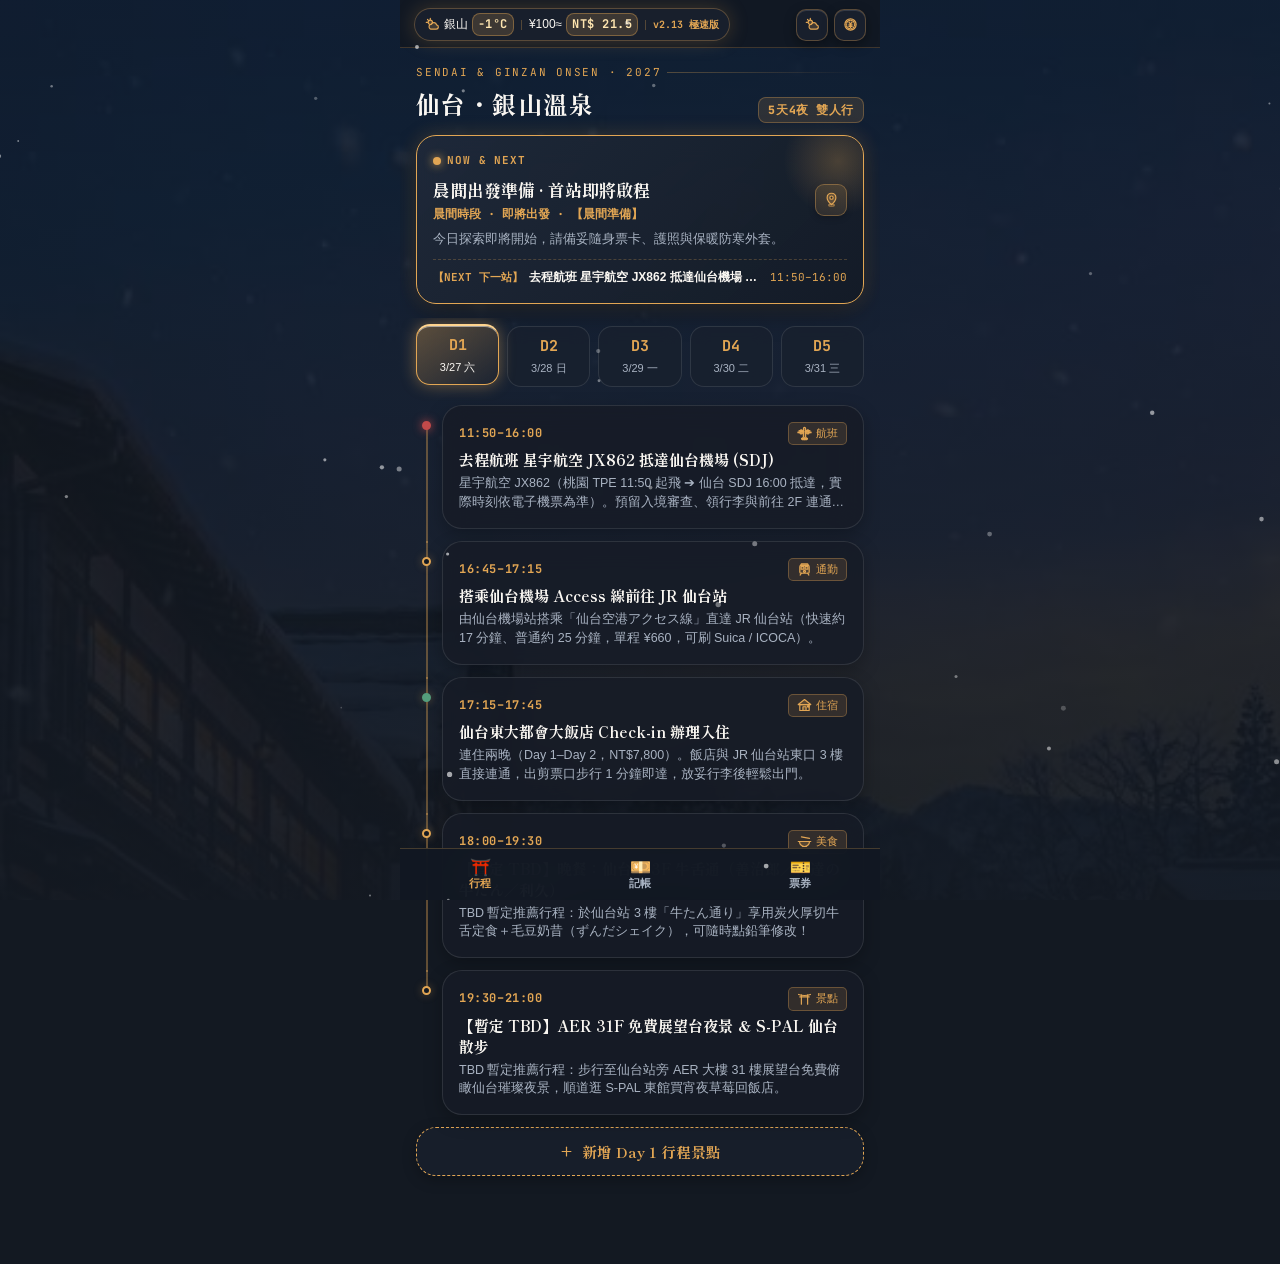
==== commit ae3d8f5d: "feat(v2.13): 大正極速離線版（換匯入帳鈕和洋同調/時間軸圓圈與直線同座標系100%對齊/網頁體積大幅瘦身56%/非阻塞字體與PWA山區無網離線秒開）" ====
--- a/仙台_大正浪漫優化版.html
+++ b/仙台_大正浪漫優化版.html
@@ -6,13 +6,14 @@
   <meta name="theme-color" content="#131922" />
   <meta name="apple-mobile-web-app-capable" content="yes" />
   <meta name="apple-mobile-web-app-status-bar-style" content="black-translucent" />
-  <title>仙台・銀山溫泉 雙人旅誌｜大正浪漫旗艦完熟版 v2.12</title>
-  <link rel="icon" type="image/png" href="[data-uri]" />
-  <link rel="apple-touch-icon" href="[data-uri]" />
-  
+  <title>仙台・銀山溫泉 雙人旅誌｜大正極速離線版 v2.13</title>
+  <link rel="manifest" href="./manifest.json" />
+  <link rel="icon" type="image/png" href="./icon-192.png" />
+  <link rel="apple-touch-icon" href="./apple-touch-icon.png" />
+  <!-- 非阻塞非同步載入字體：秒開畫面不卡白屏，無網路時自動優雅降級至 iPhone 內建明朝體 -->
   <link rel="preconnect" href="https://fonts.googleapis.com">
   <link rel="preconnect" href="https://fonts.gstatic.com" crossorigin>
-  <link href="https://fonts.googleapis.com/css2?family=Cinzel:wght@600;800&family=JetBrains+Mono:wght@400;500;600;700&family=Noto+Serif+JP:wght@500;700;900&family=Noto+Serif+TC:wght@500;700;900&family=Shippori+Mincho:wght@600;800&display=swap" rel="stylesheet">
+  <link href="https://fonts.googleapis.com/css2?family=Cinzel:wght@600;800&family=JetBrains+Mono:wght@400;500;600;700&family=Shippori+Mincho:wght@600;700;800&display=swap" rel="stylesheet" media="print" onload="this.media='all'">
 
   <style>
     :root {
@@ -34,8 +35,8 @@
       --border-brass: rgba(226, 166, 84, 0.32); /* 黃銅細線 */
       --border-sub: rgba(255, 255, 255, 0.10);
       
-      --font-serif: 'Shippori Mincho', 'Noto Serif JP', 'Noto Serif TC', serif;
-      --font-mono: 'JetBrains Mono', 'Cinzel', monospace;
+      --font-serif: 'Shippori Mincho', 'Hiragino Mincho ProN', 'YuMincho', 'Songti TC', 'Noto Serif TC', 'Noto Serif JP', serif;
+      --font-mono: 'JetBrains Mono', 'SFMono-Regular', ui-monospace, 'Menlo', monospace;
       --font-sans: -apple-system, BlinkMacSystemFont, "Segoe UI", Roboto, "PingFang TC", sans-serif;
       
       --radius-sm: 8px;
@@ -63,7 +64,7 @@
       -webkit-font-smoothing: antialiased;
       background-image: 
         linear-gradient(180deg, rgba(19, 25, 34, 0.82) 0%, rgba(19, 25, 34, 0.88) 40%, rgba(19, 25, 34, 0.96) 100%),
-        url("[data-uri]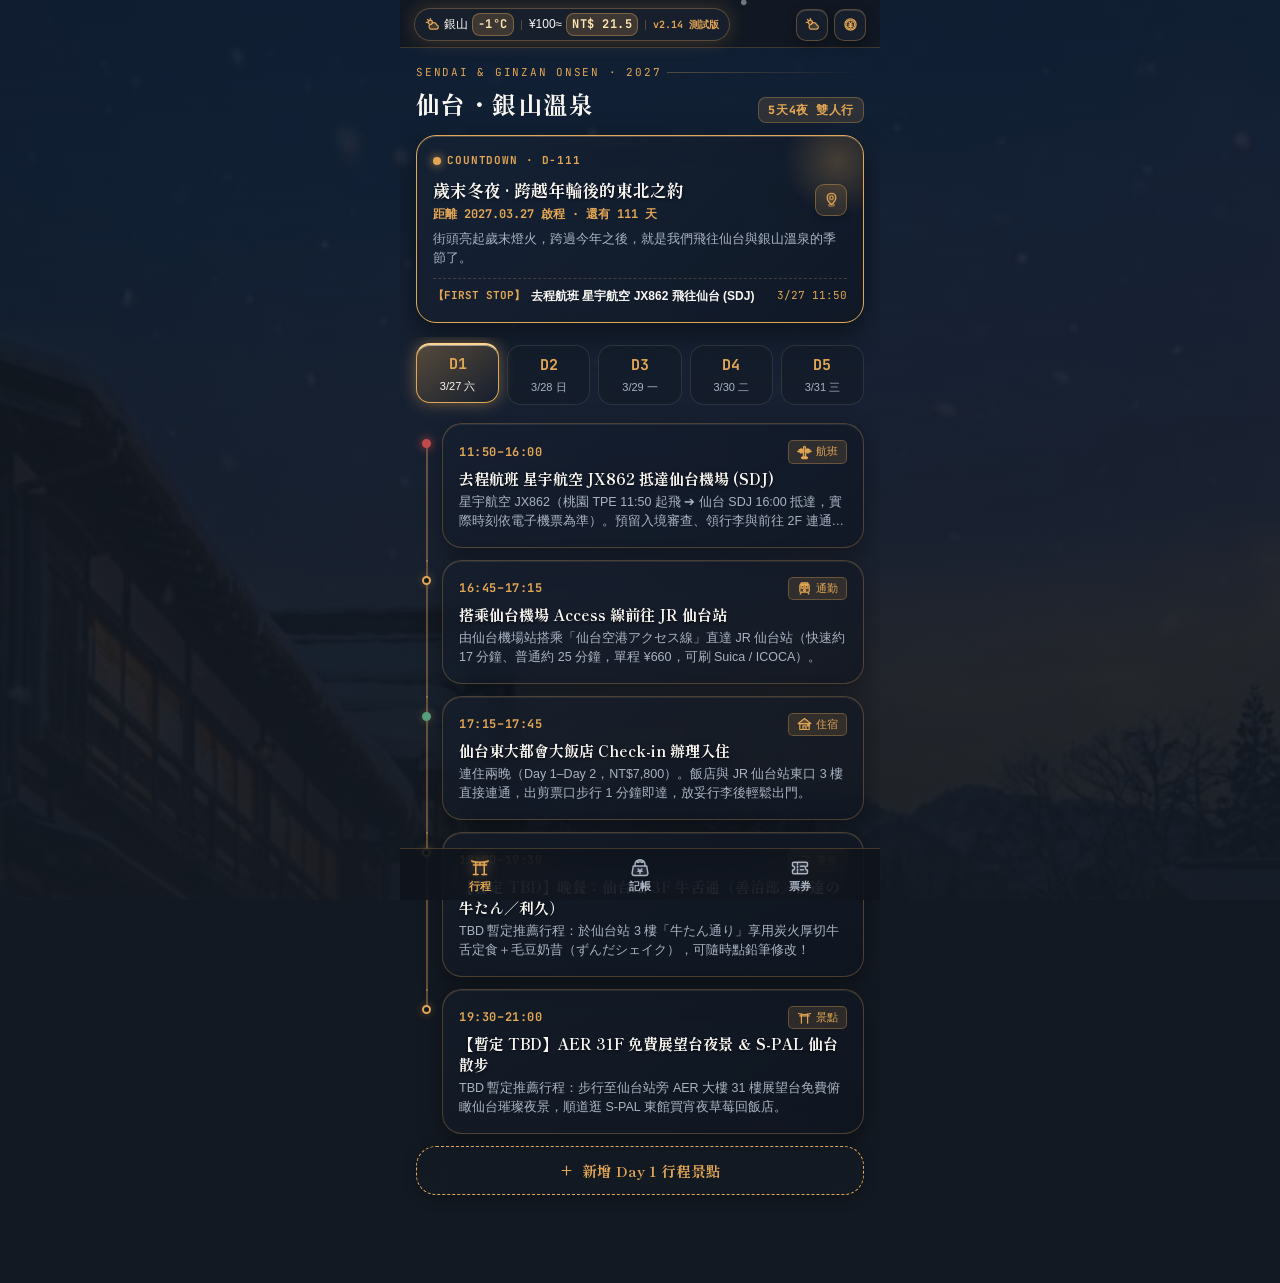
==== commit 358afc3c: "feat(v2.14): 大正剔透時光測試版（三階段倒數/旅途/懷念精鍊文案、底部導覽列換裝和洋立體SVG圖示、全站卡片升級微透光琉璃毛玻璃質感）" ====
--- a/仙台_大正浪漫優化版.html
+++ b/仙台_大正浪漫優化版.html
@@ -6,7 +6,7 @@
   <meta name="theme-color" content="#131922" />
   <meta name="apple-mobile-web-app-capable" content="yes" />
   <meta name="apple-mobile-web-app-status-bar-style" content="black-translucent" />
-  <title>仙台・銀山溫泉 雙人旅誌｜大正極速離線版 v2.13</title>
+  <title>仙台・銀山溫泉 雙人旅誌｜大正剔透時光版 v2.14</title>
   <link rel="manifest" href="./manifest.json" />
   <link rel="icon" type="image/png" href="./icon-192.png" />
   <link rel="apple-touch-icon" href="./apple-touch-icon.png" />
@@ -1759,6 +1759,108 @@
       z-index: 2;
     }
 
+  
+    /* =========================================================
+       v2.14 大正剔透時光版 (高級透光和紙毛玻璃質感、底部和洋立體導覽Icon、精鍊倒數卡片)
+       ========================================================= */
+    /* 3. 文字區塊卡片增加微妙通透度 + 頂部琥珀金微光高光邊緣，隱約透出背後銀山溫泉夜色，同時確保文字 100% 清晰易讀 */
+    :root {
+      --bg-card: rgba(18, 24, 34, 0.56) !important;
+      --bg-card-hover: rgba(24, 32, 46, 0.68) !important;
+    }
+
+    .now-next-card {
+      background: linear-gradient(135deg, rgba(26, 35, 50, 0.62), rgba(15, 21, 30, 0.68)) !important;
+      backdrop-filter: blur(16px) saturate(135%) !important;
+      -webkit-backdrop-filter: blur(16px) saturate(135%) !important;
+      box-shadow: 0 12px 32px rgba(0, 0, 0, 0.45), inset 0 1px 0 rgba(255, 232, 184, 0.22) !important;
+    }
+
+    .tl-card-inner,
+    .exp-item-card,
+    .wallet-hero-box {
+      background: linear-gradient(145deg, rgba(22, 30, 43, 0.56), rgba(15, 20, 30, 0.62)) !important;
+      backdrop-filter: blur(14px) saturate(130%) !important;
+      -webkit-backdrop-filter: blur(14px) saturate(130%) !important;
+      border: 1px solid rgba(226, 166, 84, 0.28) !important;
+      box-shadow: 0 8px 24px rgba(0, 0, 0, 0.35), inset 0 1px 0 rgba(255, 255, 255, 0.08) !important;
+    }
+
+    .vintage-ticket-card {
+      background: linear-gradient(135deg, rgba(26, 34, 48, 0.62), rgba(16, 22, 32, 0.68)) !important;
+      backdrop-filter: blur(15px) saturate(130%) !important;
+      -webkit-backdrop-filter: blur(15px) saturate(130%) !important;
+      box-shadow: 0 8px 26px rgba(0, 0, 0, 0.38), inset 0 1px 0 rgba(226, 166, 84, 0.2) !important;
+    }
+
+    .day-chip-btn {
+      background: rgba(20, 27, 38, 0.54) !important;
+      backdrop-filter: blur(12px) !important;
+      -webkit-backdrop-filter: blur(12px) !important;
+    }
+    .day-chip-btn.active {
+      background: linear-gradient(145deg, rgba(226, 166, 84, 0.32), rgba(22, 30, 44, 0.78)) !important;
+    }
+
+    .quick-exp-pill {
+      background: rgba(20, 27, 38, 0.58) !important;
+      backdrop-filter: blur(12px) !important;
+      -webkit-backdrop-filter: blur(12px) !important;
+      box-shadow: 0 4px 14px rgba(0, 0, 0, 0.28), inset 0 1px 0 rgba(255, 255, 255, 0.06) !important;
+    }
+
+    .bottom-add-itinerary-btn,
+    .bottom-add-ticket-btn {
+      background: rgba(20, 27, 38, 0.52) !important;
+      backdrop-filter: blur(12px) !important;
+      -webkit-backdrop-filter: blur(12px) !important;
+    }
+
+    /* 為卡片內的文字加上極細緻的微陰影，確保在通透毛玻璃上 100% 銳利清晰 */
+    .now-title,
+    .tl-card-title,
+    .station-city,
+    .wallet-grand-twd {
+      text-shadow: 0 1px 3px rgba(0, 0, 0, 0.65);
+    }
+
+    /* 2. 底部導覽列和洋立體 SVG 圖示樣式 */
+    .bottom-taisho-nav {
+      background: rgba(14, 19, 28, 0.82) !important;
+      backdrop-filter: blur(22px) saturate(140%) !important;
+      -webkit-backdrop-filter: blur(22px) saturate(140%) !important;
+    }
+    .nav-tab-icon {
+      display: inline-flex;
+      align-items: center;
+      justify-content: center;
+      height: 22px;
+    }
+    .taisho-nav-svg {
+      width: 20px;
+      height: 20px;
+      stroke: currentColor;
+      stroke-width: 1.75;
+      stroke-linecap: round;
+      stroke-linejoin: round;
+      fill: none;
+      transition: all 0.22s cubic-bezier(0.16, 1, 0.3, 1);
+    }
+    .taisho-nav-svg .svg-accent-fill {
+      fill: currentColor;
+      fill-opacity: 0.14;
+      stroke: none;
+      transition: fill-opacity 0.22s ease;
+    }
+    .taisho-nav-tab.active .taisho-nav-svg {
+      color: var(--amber);
+      filter: drop-shadow(0 0 6px rgba(226, 166, 84, 0.55));
+      transform: translateY(-1px) scale(1.06);
+    }
+    .taisho-nav-tab.active .taisho-nav-svg .svg-accent-fill {
+      fill-opacity: 0.34;
+    }
+
   </style>
 </head>
 <body>
@@ -1782,7 +1884,7 @@
           <span class="capsule-badge" id="pill-fx-rate">NT$ 21.5</span>
         </span>
         <span class="capsule-divider"></span>
-        <span style="font-size:10px;font-family:var(--font-mono);color:var(--amber);font-weight:700;white-space:nowrap;">v2.13 極速版</span>
+        <span style="font-size:10px;font-family:var(--font-mono);color:var(--amber);font-weight:700;white-space:nowrap;">v2.14 測試版</span>
       </div>
 
       <div class="capsule-tools">
@@ -1986,7 +2088,7 @@
 
         <div id="next-preview-box" class="next-preview-box">
           <div style="display:flex;align-items:center;gap:6px;overflow:hidden;text-overflow:ellipsis;white-space:nowrap;">
-            <span style="color:var(--amber);font-weight:700;font-size:11px;font-family:var(--font-mono);flex-shrink:0;">【NEXT 下一站】</span>
+            <span id="next-label-tag" style="color:var(--amber);font-weight:700;font-size:11px;font-family:var(--font-mono);flex-shrink:0;">【NEXT 下一站】</span>
             <span id="next-spot-title" style="color:var(--text-main);font-size:12px;font-weight:600;overflow:hidden;text-overflow:ellipsis;white-space:nowrap;">搭乘仙台機場 Access 線前往 JR 仙台站</span>
           </div>
           <span id="next-spot-time" style="color:var(--amber);font-family:var(--font-mono);font-size:11px;flex-shrink:0;margin-left:6px;">16:45–17:15</span>
@@ -2265,15 +2367,44 @@
          ======================================================== -->
     <nav class="bottom-taisho-nav">
       <button type="button" class="taisho-nav-tab active" data-tab="itinerary">
-        <span class="nav-tab-icon">⛩️</span>
+        <span class="nav-tab-icon">
+          <!-- 和洋立體：鳥居與御朱印旅誌圖示 -->
+          <svg class="taisho-nav-svg" viewBox="0 0 24 24">
+            <path class="svg-accent-fill" d="M3 5.5c5.5 1.6 12.5 1.6 18 0v2.2c-5.5 1.4-12.5 1.4-18 0z"/>
+            <path d="M2.5 5.2c5.8 1.7 13.2 1.7 19 0"/>
+            <path d="M4.5 9.8h15"/>
+            <path d="M7.2 6.4v14.1M16.8 6.4v14.1"/>
+            <path d="M12 6.8v3"/>
+            <line x1="4.5" y1="20.5" x2="9.8" y2="20.5"/>
+            <line x1="14.2" y1="20.5" x2="19.5" y2="20.5"/>
+          </svg>
+        </span>
         <span class="nav-tab-text">行程</span>
       </button>
       <button type="button" class="taisho-nav-tab" data-tab="wallet">
-        <span class="nav-tab-icon">💴</span>
+        <span class="nav-tab-icon">
+          <!-- 和洋立體：大正復古口金包與明治金幣圖示 -->
+          <svg class="taisho-nav-svg" viewBox="0 0 24 24">
+            <path class="svg-accent-fill" d="M4 9.5h16l1.5 9a2.5 2.5 0 0 1-2.5 2.5H5a2.5 2.5 0 0 1-2.5-2.5z"/>
+            <path d="M6 9.5V8a6 6 0 0 1 12 0v1.5"/>
+            <circle cx="9.8" cy="4.2" r="1.3"/>
+            <circle cx="14.2" cy="4.2" r="1.3"/>
+            <path d="M4 9.5h16l1.5 9a2.5 2.5 0 0 1-2.5 2.5H5a2.5 2.5 0 0 1-2.5-2.5z"/>
+            <path d="M9.8 13.2 12 15.6l2.2-2.4M9.5 15.8h5M12 15.6v3.2"/>
+          </svg>
+        </span>
         <span class="nav-tab-text">記帳</span>
       </button>
       <button type="button" class="taisho-nav-tab" data-tab="pocket">
-        <span class="nav-tab-icon">🎫</span>
+        <span class="nav-tab-icon">
+          <!-- 和洋立體：大正硬券鐵道車票與剪票口圖示 -->
+          <svg class="taisho-nav-svg" viewBox="0 0 24 24">
+            <path class="svg-accent-fill" d="M3 6.5a1.5 1.5 0 0 1 1.5-1.5h15A1.5 1.5 0 0 1 21 6.5v3a2.5 2.5 0 0 0 0 5v3a1.5 1.5 0 0 1-1.5 1.5h-15A1.5 1.5 0 0 1 3 17.5v-3a2.5 2.5 0 0 0 0-5z"/>
+            <path d="M3 6.5a1.5 1.5 0 0 1 1.5-1.5h15A1.5 1.5 0 0 1 21 6.5v3a2.5 2.5 0 0 0 0 5v3a1.5 1.5 0 0 1-1.5 1.5h-15A1.5 1.5 0 0 1 3 17.5v-3a2.5 2.5 0 0 0 0-5z"/>
+            <line x1="9" y1="5.5" x2="9" y2="18.5" stroke-dasharray="2 2"/>
+            <path d="M12.5 10h5M12.5 14h3.5"/>
+          </svg>
+        </span>
         <span class="nav-tab-text">票券</span>
       </button>
     </nav>
@@ -3646,40 +3777,124 @@
         const timeEl = document.getElementById('now-spot-time');
         const descEl = document.getElementById('now-spot-desc');
         const mapEl = document.getElementById('now-map-link');
+        const nextLabelEl = document.getElementById('next-label-tag');
         const nextTitleEl = document.getElementById('next-spot-title');
         const nextTimeEl = document.getElementById('next-spot-time');
         const dayLabelEl = document.getElementById('now-day-label');
         const pulseTextEl = document.getElementById('now-pulse-text');
 
         if (!titleEl || !tripDays || tripDays.length === 0) return;
-
-        // 讀取真實裝置時鐘
+        if (dayLabelEl) dayLabelEl.textContent = '';
+
+        // 讀取真實裝置日期與時間
         const now = new Date();
         const curH = now.getHours();
         const curM = now.getMinutes();
-
-        // 判斷今日是否正好在旅程 2027-03-27 ~ 2027-03-31 區間
         const y = now.getFullYear();
         const m = now.getMonth() + 1;
         const d = now.getDate();
+
+        const todayMidnight = new Date(y, m - 1, d).getTime();
+        const startMidnight = new Date(2027, 2, 27).getTime(); // 2027-03-27
+        const endMidnight = new Date(2027, 2, 31).getTime();   // 2027-03-31
+
+        // =========================================================
+        // 階段一：行前倒數期 (今日 < 2027-03-27)
+        // 精鍊兩行詩意文案，版面清爽不擁擠，每月自動推進期待感
+        // =========================================================
+        if (todayMidnight < startMidnight) {
+          const diffDays = Math.max(1, Math.round((startMidnight - todayMidnight) / 86400000));
+          if (pulseTextEl) pulseTextEl.textContent = `COUNTDOWN · D-${diffDays}`;
+
+          let cdTitle = '';
+          let cdDesc = '';
+          let cdMapQ = '銀山温泉 御宿 やなだ屋';
+
+          if (y === 2026 && m <= 11) {
+            cdTitle = '初冬序曲 · 描繪東北雪見的藍圖';
+            cdDesc = '機票與三間旅宿皆已訂妥，悄悄期待著銀山溫泉的夜色與仙台炭火牛舌香。';
+          } else if (y === 2026 && m === 12) {
+            cdTitle = '歲末冬夜 · 跨越年輪後的東北之約';
+            cdDesc = '街頭亮起歲末燈火，跨過今年之後，就是我們飛往仙台與銀山溫泉的季節了。';
+          } else if (y === 2027 && m === 1) {
+            cdTitle = '新歲啟封 · 屬於今年的銀山溫泉之約';
+            cdDesc = '新的一年正式展開！不妨開始物色去銀山溫泉拍照的大衣、圍巾與防滑靴吧。';
+          } else if (y === 2027 && m === 2) {
+            cdTitle = '春櫻未滿 · 倒數一個多月的微甜悸動';
+            cdDesc = '距離出發只剩一個多月，開始挑選仙台站想吃的牛舌名店與松島烤牡蠣吧！';
+            cdMapQ = '仙台駅 牛たん通り';
+          } else if (diffDays > 7) {
+            cdTitle = '三月春風 · 旅途的腳步聲已清晰可聞';
+            cdDesc = '終於來到出發的三月！準備確認日圓現鈔、Suica 卡與保暖衣物，東北正在等我們。';
+            cdMapQ = '仙台駅 Sendai Station';
+          } else if (diffDays > 1) {
+            cdTitle = '行前最終章 · 行李箱裡裝滿期待';
+            cdDesc = `倒數最後 ${diffDays} 天！把護照與好心情收進行李箱，準備踏上東北的土地。`;
+            cdMapQ = '仙台空港 Sendai Airport';
+          } else {
+            cdTitle = '明日啟程 · 今晚早點睡，明天仙台見！';
+            cdDesc = '就在明天！11:50 星宇 JX862 即將起飛，再檢查一次護照與行動電源，開啟五天四夜浪漫旅程！';
+            cdMapQ = '仙台空港 Sendai Airport';
+          }
+
+          titleEl.textContent = cdTitle;
+          timeEl.textContent = `距離 2027.03.27 啟程 · 還有 ${diffDays} 天`;
+          descEl.textContent = cdDesc;
+
+          if (mapEl) {
+            mapEl.href = `https://www.google.com/maps/search/?api=1&query=${encodeURIComponent(cdMapQ)}`;
+            mapEl.title = `預覽「${cdMapQ}」Google 地圖`;
+          }
+          if (nextLabelEl) nextLabelEl.textContent = '【FIRST STOP】';
+          if (nextTitleEl) nextTitleEl.textContent = '去程航班 星宇航空 JX862 飛往仙台 (SDJ)';
+          if (nextTimeEl) nextTimeEl.textContent = '3/27 11:50';
+          return;
+        }
+
+        // =========================================================
+        // 階段三：歸途懷念期 (今日 > 2027-03-31)
+        // 隨結束天數自動轉換溫暖回憶文字
+        // =========================================================
+        if (todayMidnight > endMidnight) {
+          const passedDays = Math.max(1, Math.round((todayMidnight - endMidnight) / 86400000));
+          if (pulseTextEl) pulseTextEl.textContent = `MEMORIES · DAY +${passedDays}`;
+
+          let memTitle = '';
+          let memDesc = '';
+          if (passedDays <= 7) {
+            memTitle = '旅途餘溫 · 心還留在銀山溫泉的夜色裡';
+            memDesc = `剛從東北回來第 ${passedDays} 天，耳邊似乎還聽得見銀山川的水聲，嘴裡還留著仙台牛舌與毛豆奶昔的香氣。`;
+          } else if (passedDays <= 30) {
+            memTitle = '重返日常 · 隨時翻開屬於我們的東北記憶';
+            memDesc = `距離仙台與銀山溫泉之旅已過了 ${passedDays} 天，想起「御宿やなだ屋」窗外的雪景與湯泉，心頭依然暖暖的。`;
+          } else {
+            memTitle = '歲月留香 · 是不是又開始想念銀山溫泉了呢？';
+            memDesc = `距離那場春日東北雙人旅已過了 ${passedDays} 天。這本旅誌永遠保存著我們的足跡，下次有機會再一起回來吧！`;
+          }
+
+          titleEl.textContent = memTitle;
+          timeEl.textContent = `2027.03.27–03.31 · 旅程圓滿後第 ${passedDays} 天`;
+          descEl.textContent = memDesc;
+
+          if (mapEl) {
+            mapEl.href = `https://www.google.com/maps/search/?api=1&query=${encodeURIComponent('銀山温泉 Ginzan Onsen')}`;
+            mapEl.title = '重溫「銀山溫泉」Google 地圖';
+          }
+          if (nextLabelEl) nextLabelEl.textContent = '【OUR JOURNEY】';
+          if (nextTitleEl) nextTitleEl.textContent = '仙台 · 松島海岸 · 銀山溫泉 5天4夜圓滿珍藏';
+          if (nextTimeEl) nextTimeEl.textContent = '永久保存';
+          return;
+        }
+
+        // =========================================================
+        // 階段二：旅途進行期 (2027-03-27 ~ 2027-03-31 現場即時導航)
+        // =========================================================
         const dateStr = `${y}-${String(m).padStart(2, '0')}-${String(d).padStart(2, '0')}`;
-        
-        let targetDay = 0;
-        let matchedIndex = tripDays.findIndex(day => day.fullDate === dateStr);
-        if (matchedIndex !== -1) {
-          targetDay = matchedIndex;
-        } else {
-          // 尚未抵達旅程期間（行前階段），以首日 Day 1 對應當前真實手機時鐘推進感知
-          targetDay = 0;
-        }
-
-        const timeFormatted = `${String(curH).padStart(2, '0')}:${String(curM).padStart(2, '0')}`;
-        if (dayLabelEl) {
-          dayLabelEl.textContent = '';
-        }
-        if (pulseTextEl) {
-          pulseTextEl.textContent = 'NOW & NEXT';
-        }
+        let targetDay = tripDays.findIndex(day => day.fullDate === dateStr);
+        if (targetDay === -1) targetDay = 0;
+
+        if (pulseTextEl) pulseTextEl.textContent = 'NOW & NEXT';
+        if (nextLabelEl) nextLabelEl.textContent = '【NEXT 下一站】';
 
         const dayData = tripDays[targetDay] || tripDays[0];
         const items = (dayData && dayData.items) ? dayData.items : [];
@@ -3690,19 +3905,16 @@
         let nextItem = null;
         let statusTag = '進行中';
 
-        // 智慧比對當前時間區段
         for (let i = 0; i < items.length; i++) {
           const it = items[i];
           const span = parseTimeSpan(it.time);
           if (span.sMin !== null && span.eMin !== null) {
-            // 正在行程中
             if (nowMinutes >= span.sMin && nowMinutes < span.eMin) {
               nowItem = it;
               nextItem = items[i + 1] || (tripDays[targetDay + 1]?.items?.[0] || null);
               statusTag = it.tag || '進行中';
               break;
             }
-            // 在兩個行程間的移動散策時段
             if (i < items.length - 1) {
               const nextSpan = parseTimeSpan(items[i + 1].time);
               if (nextSpan.sMin !== null && nowMinutes >= span.eMin && nowMinutes < nextSpan.sMin) {
@@ -3712,7 +3924,7 @@
                 nowItem = {
                   title: `散策移動中 ➔ 前往 ${nextCleanTitle}`,
                   time: `${it.time.split('–')[1] || ''}–${items[i + 1].time.split('–')[0] || ''}`,
-                  note: `正在前往下一個目的地，預留車程與步程。點擊右側地標可導航至下一站「${destMapQuery}」。`,
+                  note: `正在前往下一站「${destMapQuery}」，點擊右側地標可直接開啟導航。`,
                   q: destMapQuery
                 };
                 nextItem = items[i + 1];
@@ -3723,7 +3935,6 @@
           }
         }
 
-        // 若早於當日第一個行程（清晨準備）
         if (!nowItem) {
           const firstSpan = parseTimeSpan(items[0].time);
           if (firstSpan.sMin !== null && nowMinutes < firstSpan.sMin) {
@@ -3731,7 +3942,7 @@
             nowItem = {
               title: `晨間出發準備 · 首站即將啟程`,
               time: `晨間時段 · 即將出發`,
-              note: `今日探索即將開始，請備妥隨身票卡、護照與保暖防寒外套。`,
+              note: `今日探索即將開始，請備妥隨身票卡、護照與保暖外套。`,
               q: firstCleanQuery
             };
             nextItem = items[0];
@@ -3739,7 +3950,6 @@
           }
         }
 
-        // 若晚於當日最後一個行程（晚間夜宿）
         if (!nowItem) {
           const lastSpan = parseTimeSpan(items[items.length - 1].time);
           if (lastSpan.eMin !== null && nowMinutes >= lastSpan.eMin) {
@@ -3748,7 +3958,7 @@
             nowItem = {
               title: `晚間休憩 · 享受旅宿靜謐時光`,
               time: `晚間夜宿`,
-              note: `今日精彩行程已圓滿完成，於客房舒心休憩或泡湯放鬆，準備迎接明日旅程。`,
+              note: `今日行程已圓滿完成，於客房舒心休憩或泡湯放鬆，迎接明日旅程。`,
               q: hotelQuery
             };
             nextItem = nextDayFirst;
@@ -3756,13 +3966,11 @@
           }
         }
 
-        // 預設回退
         if (!nowItem) {
           nowItem = items[0];
           nextItem = items[1] || null;
         }
 
-        // 渲染至卡片 DOM
         titleEl.textContent = nowItem.title;
         timeEl.textContent = `${nowItem.time} · 【${statusTag}】`;
         descEl.textContent = nowItem.note || '';
@@ -3782,7 +3990,6 @@
         }
       }
 
-      // 真實時鐘每 30 秒自動更新推進
       setInterval(updateNowNext, 30000);
 
       const dayChips = document.querySelectorAll('.day-chip-btn');
@@ -4553,7 +4760,7 @@
       window.exportTripData = function() {
         triggerHaptic(8);
         const payload = {
-          v: '2.13',
+          v: '2.14',
           fx: currentFxRate,
           days: tripDays,
           expenses: allExpenses,
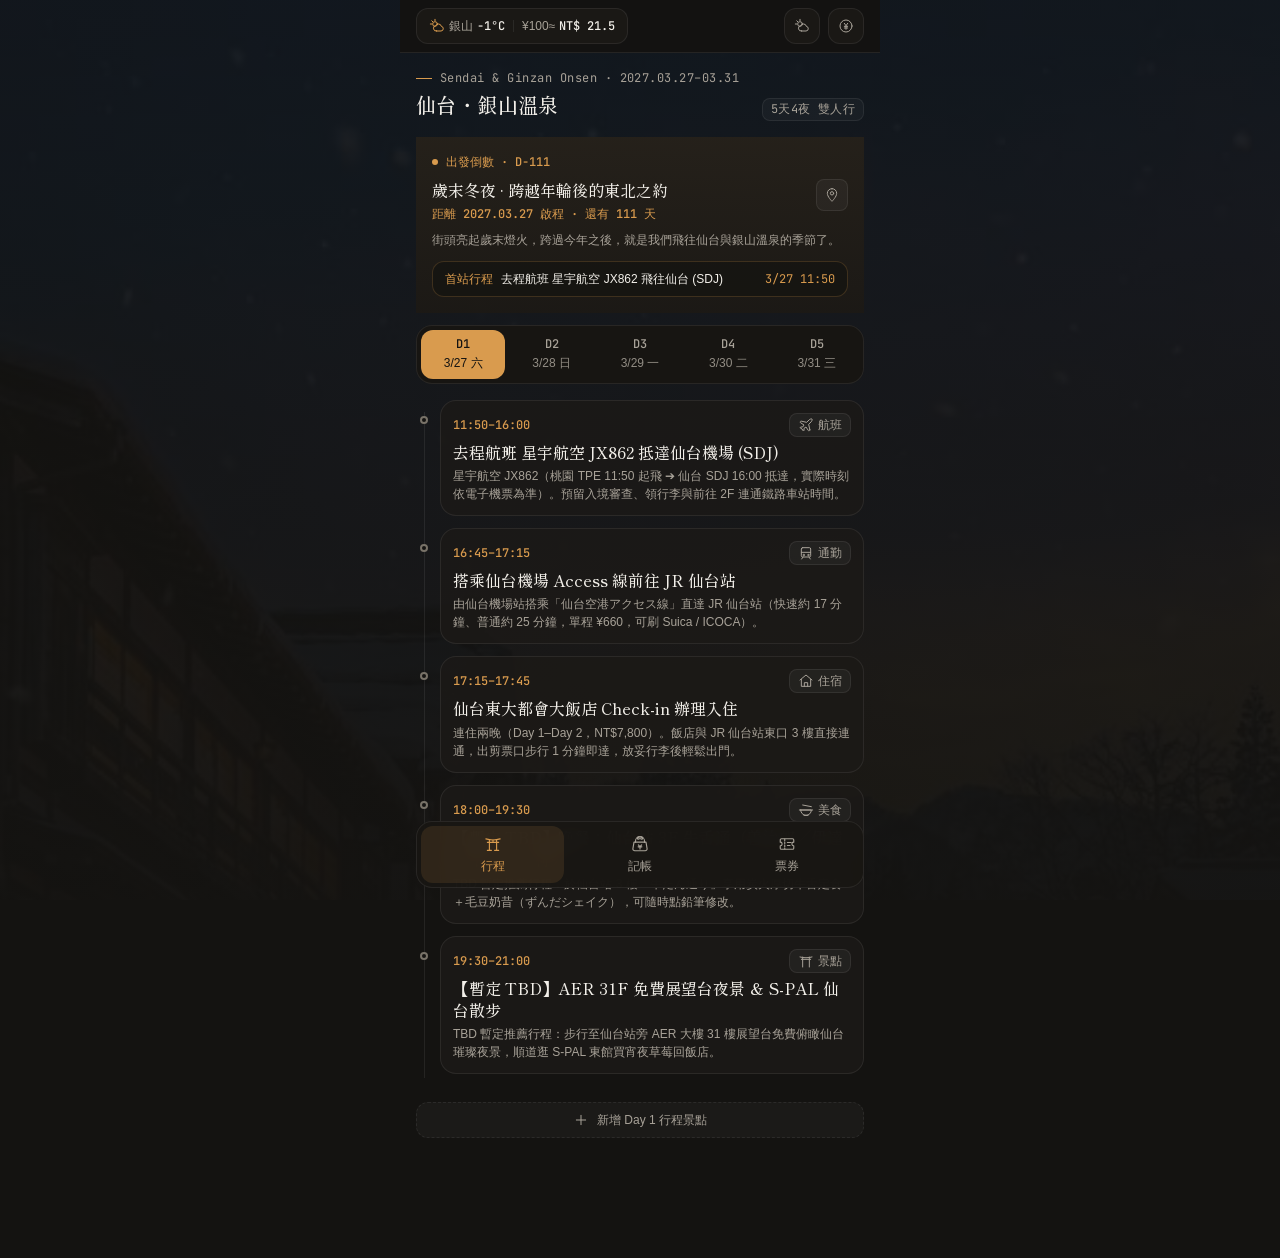
==== commit 62d3c656: "refactor(ui): apply 9-layer Unslop design system refactoring" ====
--- a/仙台_大正浪漫優化版.html
+++ b/仙台_大正浪漫優化版.html
@@ -3,49 +3,50 @@
 <head>
   <meta charset="UTF-8" />
   <meta name="viewport" content="width=device-width, initial-scale=1.0, viewport-fit=cover, maximum-scale=1.0, user-scalable=no" />
-  <meta name="theme-color" content="#131922" />
+  <meta name="theme-color" content="#141311" />
   <meta name="apple-mobile-web-app-capable" content="yes" />
   <meta name="apple-mobile-web-app-status-bar-style" content="black-translucent" />
-  <title>仙台・銀山溫泉 雙人旅誌｜大正剔透時光版 v2.14</title>
+  <title>仙台・銀山溫泉 雙人旅誌</title>
   <link rel="manifest" href="./manifest.json" />
   <link rel="icon" type="image/png" href="./icon-192.png" />
   <link rel="apple-touch-icon" href="./apple-touch-icon.png" />
-  <!-- 非阻塞非同步載入字體：秒開畫面不卡白屏，無網路時自動優雅降級至 iPhone 內建明朝體 -->
   <link rel="preconnect" href="https://fonts.googleapis.com">
   <link rel="preconnect" href="https://fonts.gstatic.com" crossorigin>
-  <link href="https://fonts.googleapis.com/css2?family=Cinzel:wght@600;800&family=JetBrains+Mono:wght@400;500;600;700&family=Shippori+Mincho:wght@600;700;800&display=swap" rel="stylesheet" media="print" onload="this.media='all'">
+  <link href="https://fonts.googleapis.com/css2?family=JetBrains+Mono:wght@400;500&family=Shippori+Mincho:wght@400;500&display=swap" rel="stylesheet" media="print" onload="this.media='all'">
 
   <style>
     :root {
-      --bg-base: #131922;
-      --bg-card: rgba(22, 28, 38, 0.82);
-      --bg-card-hover: rgba(30, 38, 52, 0.92);
-      
-      --amber: #E2A654;                      /* 瓦斯燈琥珀金 */
-      --amber-glow: rgba(226, 166, 84, 0.35);
-      --amber-soft: rgba(226, 166, 84, 0.14);
-      
-      --vermilion: #C24A4A;                  /* 銀山朱紅 */
-      --pine: #3B7056;                       /* 青葉松綠 */
-      
-      --text-main: #FAF7F2;                  /* 和紙象牙白 */
-      --text-sub: #A9B3C2;                   /* 柔和霧銀灰 */
-      --text-muted: #727C8C;
-      
-      --border-brass: rgba(226, 166, 84, 0.32); /* 黃銅細線 */
-      --border-sub: rgba(255, 255, 255, 0.10);
-      
-      --font-serif: 'Shippori Mincho', 'Hiragino Mincho ProN', 'YuMincho', 'Songti TC', 'Noto Serif TC', 'Noto Serif JP', serif;
+      /* 第 2 層：色彩 (Color) — 暖調深墨灰階 + 3 層中性文字 + 1 種琥珀強調色 + 8% 超低透明度細線 */
+      --bg-base: #141311;
+      --bg-card: rgba(28, 26, 23, 0.88);
+      --bg-card-hover: rgba(36, 33, 29, 0.94);
+      --bg-elevated: #22201C;
+
+      --amber: #D99B4E;
+      --amber-soft: rgba(217, 155, 78, 0.12);
+      --vermilion: #C85A4B;
+
+      --text-main: #F2EFE9;                  /* 第 1 層文字：和紙象牙白 (對比度 > 13:1) */
+      --text-sub: #A8A298;                   /* 第 2 層文字：暖霧灰 (對比度 > 6.5:1) */
+      --text-muted: #787268;                 /* 第 3 層文字：消光石板灰 */
+
+      --border-sub: rgba(242, 239, 233, 0.08);     /* 8% 超低透明度細線 */
+      --border-strong: rgba(242, 239, 233, 0.14);
+      --border-accent: rgba(217, 155, 78, 0.28);
+
+      /* 第 5 層：字體 (Type) — 嚴格限制 400 / 500，數據等寬對齊 */
+      --font-serif: 'Shippori Mincho', 'Hiragino Mincho ProN', 'YuMincho', 'Songti TC', 'Noto Serif TC', serif;
       --font-mono: 'JetBrains Mono', 'SFMono-Regular', ui-monospace, 'Menlo', monospace;
       --font-sans: -apple-system, BlinkMacSystemFont, "Segoe UI", Roboto, "PingFang TC", sans-serif;
-      
+
+      /* 第 1 層 & 第 7 層：4px 網格與巢狀圓角系統 (外 16px - 內距 8px = 內 8px; 外 12px - 內距 8px = 內 4px) */
+      --radius-xs: 4px;
       --radius-sm: 8px;
-      --radius-md: 14px;
-      --radius-lg: 20px;
+      --radius-md: 12px;
+      --radius-lg: 16px;
       --radius-pill: 9999px;
-      
-      --shadow-card: 0 10px 30px -5px rgba(0, 0, 0, 0.45);
-      --shadow-glow: 0 0 20px rgba(226, 166, 84, 0.22);
+
+      --shadow-card: 0 4px 16px rgba(0, 0, 0, 0.28);
     }
 
     * {
@@ -53,6 +54,7 @@
       margin: 0;
       padding: 0;
       -webkit-tap-highlight-color: transparent;
+      font-style: normal;
     }
 
     body {
@@ -60,10 +62,11 @@
       color: var(--text-main);
       font-family: var(--font-sans);
       font-size: 14px;
-      line-height: 1.6;
+      font-weight: 400;
+      line-height: 1.5;
       -webkit-font-smoothing: antialiased;
       background-image: 
-        linear-gradient(180deg, rgba(19, 25, 34, 0.82) 0%, rgba(19, 25, 34, 0.88) 40%, rgba(19, 25, 34, 0.96) 100%),
+        linear-gradient(180deg, rgba(20, 19, 17, 0.88) 0%, rgba(20, 19, 17, 0.94) 48%, rgba(20, 19, 17, 0.98) 100%),
         url("[data-uri]